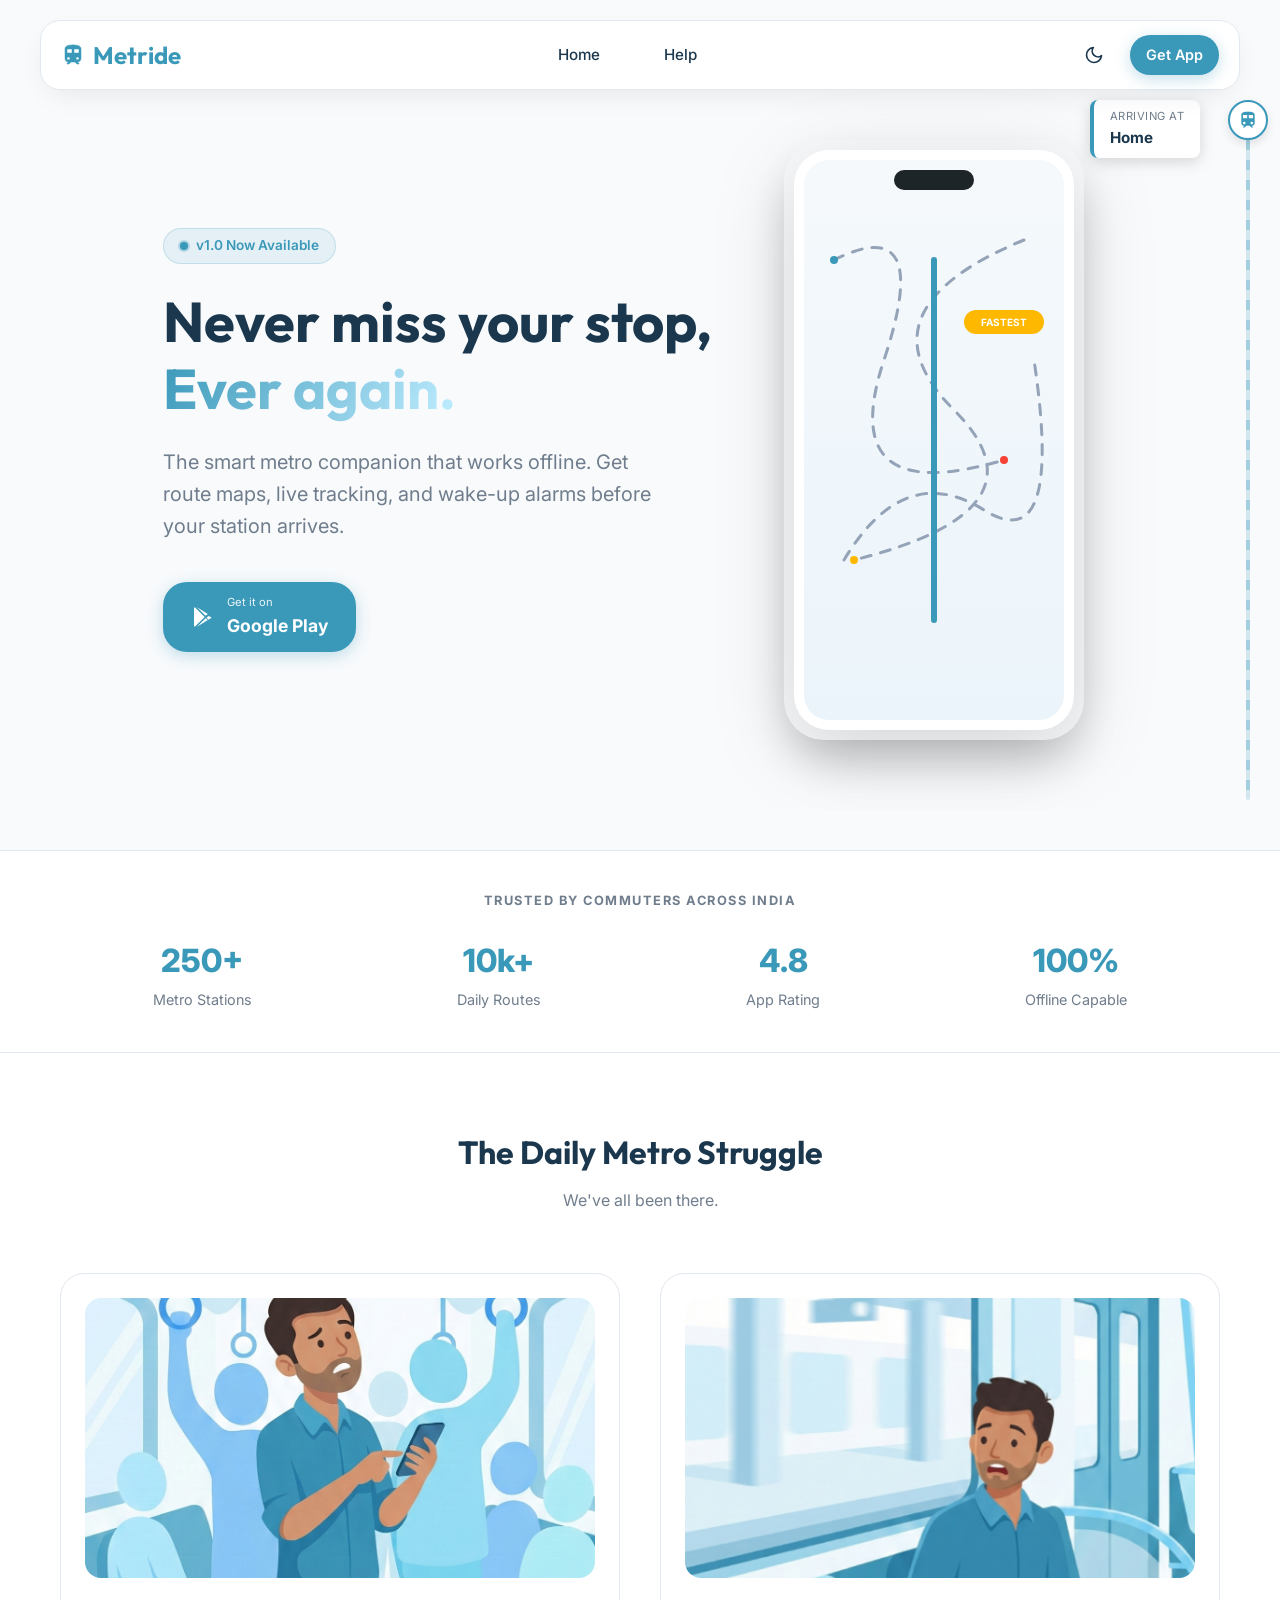
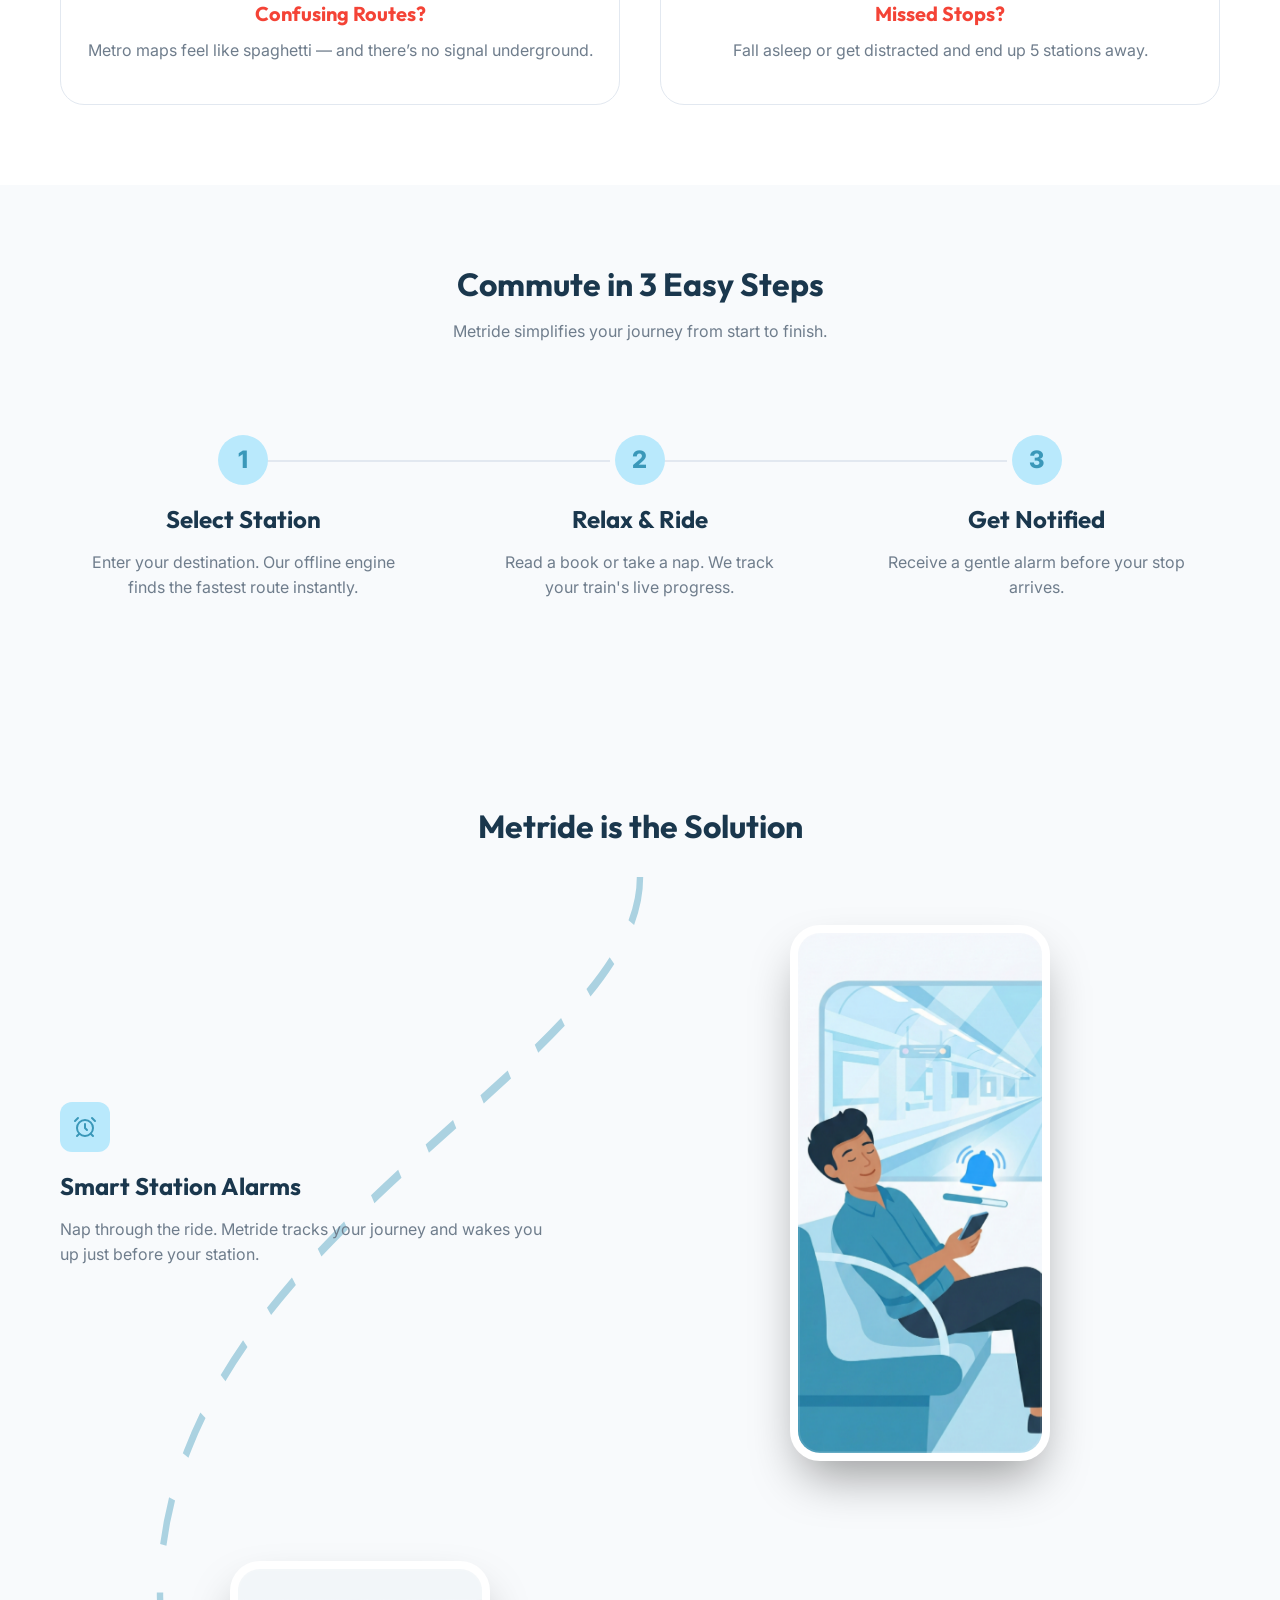
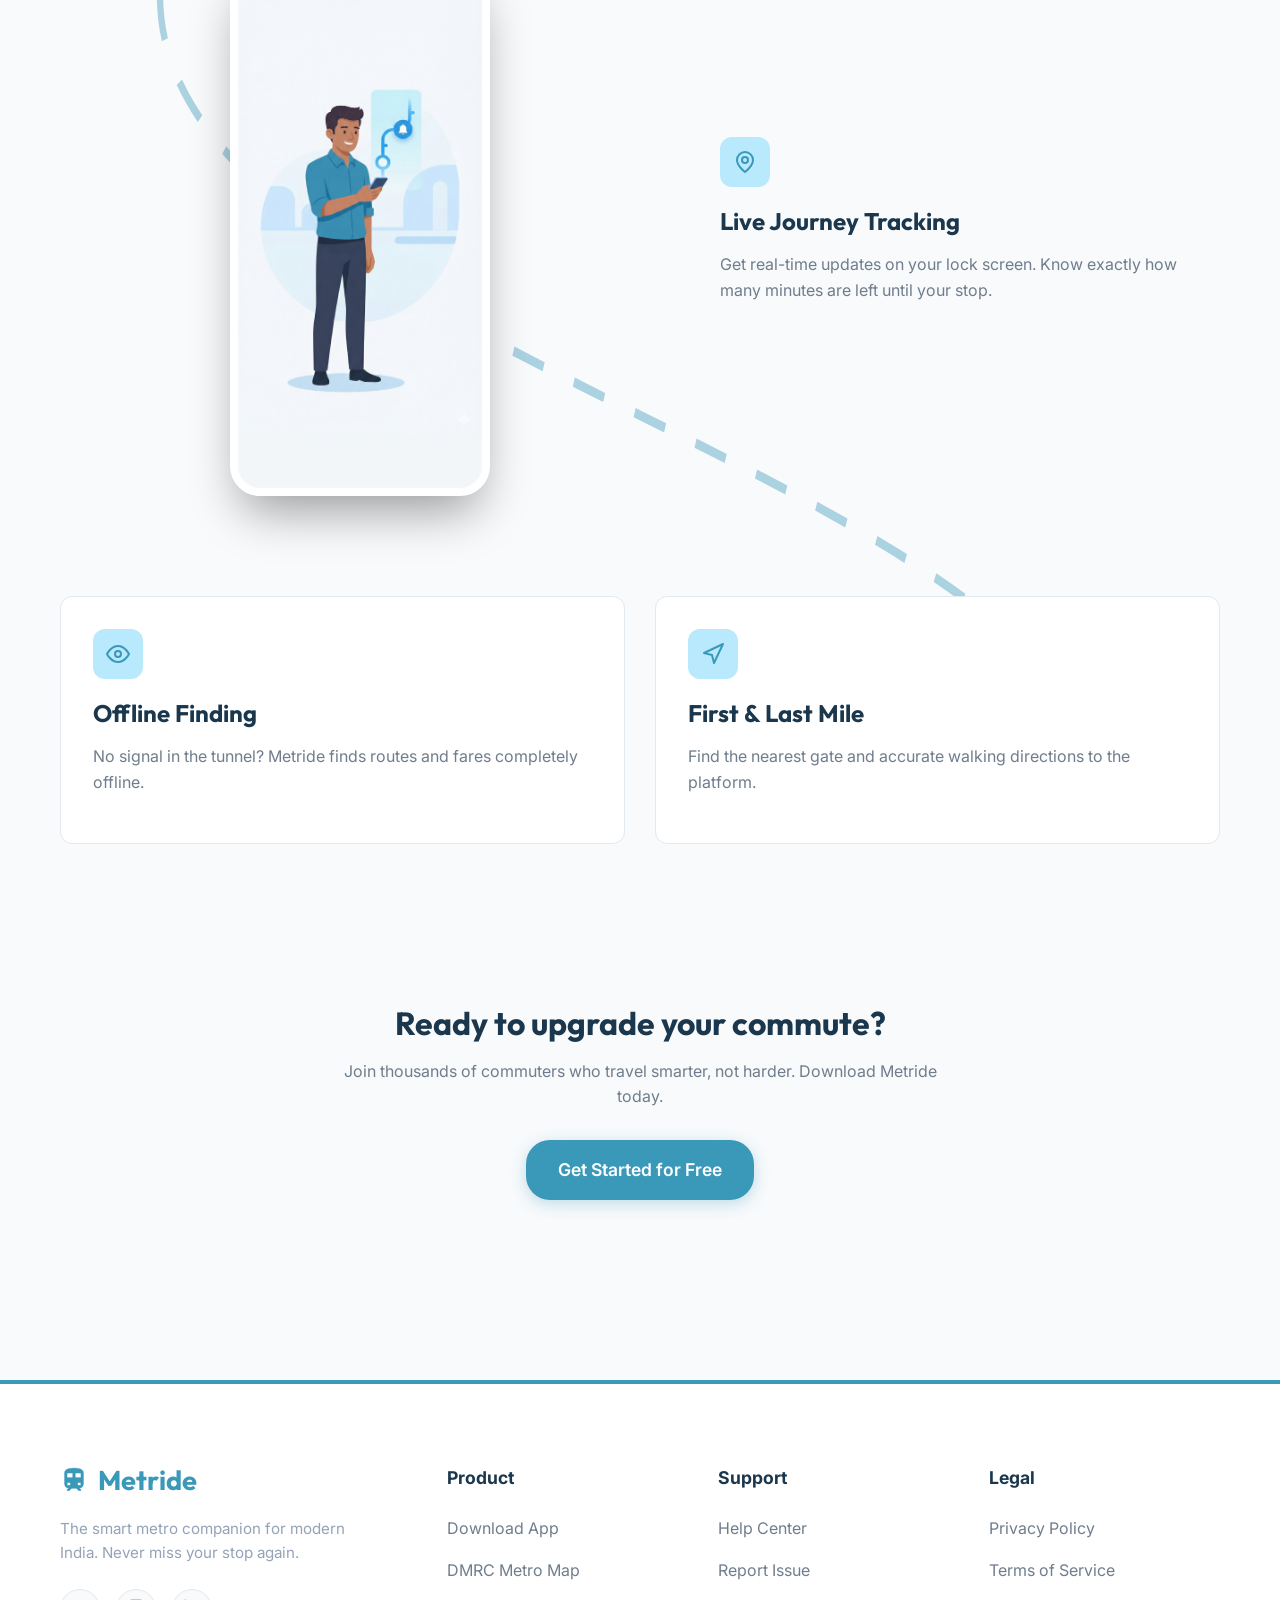
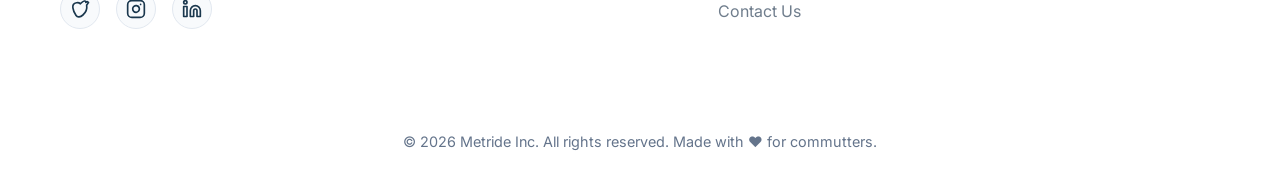
==== index.html @ df9c42c4 "initial commit" ====
<!DOCTYPE html>
<html lang="en" data-theme="light">

<head>
    <meta charset="UTF-8">
    <meta name="viewport" content="width=device-width, initial-scale=1.0">
    <title>Metride - Smart Metro Navigation</title>
    <meta name="description"
        content="The ultimate metro companion for India. Find routes offline, get station alarms, and track live journeys.">
    <link rel="preconnect" href="https://fonts.googleapis.com">
    <link rel="preconnect" href="https://fonts.gstatic.com" crossorigin>
    <link
        href="https://fonts.googleapis.com/css2?family=Inter:wght@400;500;600&family=Outfit:wght@500;700;800&display=swap"
        rel="stylesheet">
    <link rel="stylesheet" href="styles.css">
    <link rel="icon" type="image/x-icon" href="images/favicon.ico">
</head>

<body>

    <!-- Scroll Journey Tracker -->
    <div class="scroll-tracker-container">
        <div class="metro-track"></div>
        <div id="metro-train" class="metro-train-icon">
            <svg xmlns="http://www.w3.org/2000/svg" width="24" height="24" viewBox="0 0 24 24" fill="none"
                stroke="currentColor" stroke-width="2" stroke-linecap="round" stroke-linejoin="round">
                <path fill="currentColor"
                    d="M12,2C8,2 4,2.5 4,6v9.5C4,17.43 5.57,19 7.5,19L6,20.5v0.5h2l2,-2h4l2,2h2v-0.5L16.5,19c1.93,0 3.5,-1.57 3.5,-3.5V6C20,2.5 16,2 12,2zM7.5,17c-0.83,0 -1.5,-0.67 -1.5,-1.5S6.67,14 7.5,14s1.5,0.67 1.5,1.5S8.33,17 7.5,17zM11,10H6V6h5V10zM13,10V6h5v4H13zM16.5,17c-0.83,0 -1.5,-0.67 -1.5,-1.5s0.67,-1.5 1.5,-1.5s1.5,0.67 1.5,1.5S17.33,17 16.5,17z" />
            </svg>
        </div>
        <div id="station-popup" class="station-popup">
            <span class="popup-label">Arriving at</span>
            <span id="popup-text" class="popup-station">Start</span>
        </div>
    </div>

    <!-- Navbar -->
    <nav class="navbar">
        <div class="container">
            <a href="index.html" class="logo">
                <svg xmlns="http://www.w3.org/2000/svg" width="24" height="24" viewBox="0 0 24 24" fill="none"
                    stroke="currentColor" stroke-width="0.5" stroke-linecap="round" stroke-linejoin="round">
                    <path fill="currentColor"
                        d="M12,2C8,2 4,2.5 4,6v9.5C4,17.43 5.57,19 7.5,19L6,20.5v0.5h2l2,-2h4l2,2h2v-0.5L16.5,19c1.93,0 3.5,-1.57 3.5,-3.5V6C20,2.5 16,2 12,2zM7.5,17c-0.83,0 -1.5,-0.67 -1.5,-1.5S6.67,14 7.5,14s1.5,0.67 1.5,1.5S8.33,17 7.5,17zM11,10H6V6h5V10zM13,10V6h5v4H13zM16.5,17c-0.83,0 -1.5,-0.67 -1.5,-1.5s0.67,-1.5 1.5,-1.5s1.5,0.67 1.5,1.5S17.33,17 16.5,17z" />
                </svg>
                Metride
            </a>

            <!-- Desktop Links (Hidden on Mobile) -->
            <div class="nav-links">
                <a href="index.html">Home</a>
                <a href="help.html">Help</a>
            </div>



            <!-- Always Visible Buttons -->
            <div class="nav-buttons" style="display: flex; align-items: center; gap: 16px;">
                <button id="theme-toggle" class="theme-toggle" aria-label="Toggle Dark Mode">
                    <!-- Icon injected by JS -->
                </button>
                <a href="#" class="btn btn-primary btn-glow" style="padding: 8px 16px; font-size: 0.9rem;">Get App</a>

                <!-- Mobile Menu Button -->
                <button class="mobile-menu-btn" aria-label="Toggle navigation">
                    <svg xmlns="http://www.w3.org/2000/svg" width="24" height="24" viewBox="0 0 24 24" fill="none"
                        stroke="currentColor" stroke-width="2" stroke-linecap="round" stroke-linejoin="round">
                        <line x1="3" y1="12" x2="21" y2="12" />
                        <line x1="3" y1="6" x2="21" y2="6" />
                        <line x1="3" y1="18" x2="21" y2="18" />
                    </svg>
                </button>
            </div>
        </div>
    </nav>

    <!-- Hero Section -->
    <section class="hero">
        <div class="container hero-content">
            <div class="hero-text">
                <div class="hero-badge fade-in-up">
                    <span class="badge-dot"></span>
                    <span>v1.0 Now Available</span>
                </div>

                <h1 class="fade-in-up stagger-1">
                    Never miss your stop,<br>
                    <span class="text-gradient-animated">Ever again.</span>
                </h1>

                <p class="hero-subtitle fade-in-up stagger-2">
                    The smart metro companion that works offline. Get route maps, live tracking, and wake-up alarms
                    before your station arrives.
                </p>

                <div class="hero-buttons fade-in-up stagger-3">
                    <a href="#" class="btn btn-primary btn-glow">
                        <svg xmlns="http://www.w3.org/2000/svg" width="24" height="24" viewBox="0 0 24 24"
                            fill="currentColor" style="margin-right: 12px;">
                            <path
                                d="M3,20.5V3.5C3,2.91 3.34,2.39 3.84,2.15L13.69,12L3.84,21.85C3.34,21.6 3,21.09 3,20.5M16.81,15.12L6.05,21.84L14.54,13.35L16.81,15.12M20.3,12C20.3,12.96 19.6,13.61 18.2,14.37L17.73,14.63L15.39,12.8L17.73,10.97L18.2,11.23C19.6,12 20.3,12 20.3,12M16.81,8.88L14.54,10.65L6.05,2.16L16.81,8.88Z" />
                        </svg>
                        <div style="text-align: left;">
                            <span style="display: block; font-size: 0.7em; opacity: 0.9; font-weight: normal;">Get it
                                on</span>
                            <span style="font-weight: 700; font-size: 1.1em;">Google Play</span>
                        </div>
                    </a>
                </div>
            </div>

            <div class="hero-visual fade-in-up stagger-2">
                <!-- Abstract graphical representation of app -->
                <div class="phone-mockup">
                    <svg class="phone-svg" viewBox="0 0 300 600" xmlns="http://www.w3.org/2000/svg">
                        <!-- Definitions for gradients/masks -->
                        <defs>
                            <linearGradient id="screenGradient" x1="0%" y1="0%" x2="0%" y2="100%">
                                <stop offset="0%" style="stop-color:#F5F9FC;stop-opacity:1" />
                                <stop offset="100%" style="stop-color:#EBF4FA;stop-opacity:1" />
                            </linearGradient>
                            <filter id="glow">
                                <feGaussianBlur stdDeviation="2.5" result="coloredBlur" />
                                <feMerge>
                                    <feMergeNode in="coloredBlur" />
                                    <feMergeNode in="SourceGraphic" />
                                </feMerge>
                            </filter>
                        </defs>

                        <!-- Phone Body -->
                        <rect class="phone-body-bg" x="10" y="10" width="280" height="580" rx="35" />

                        <!-- Screen Area (Clipped content goes here) -->
                        <g transform="translate(20, 20)">
                            <rect class="screen-bg" width="260" height="560" rx="25" />

                            <!-- Scene 1: Route Confusion (Groups of random lines) -->
                            <g id="scene-confusion" class="scene">
                                <path class="chaos-line line-1" d="M30,100 Q130,50 80,200 T200,300" stroke="#94A3B8"
                                    stroke-width="3" fill="none" stroke-linecap="round" />
                                <path class="chaos-line line-2" d="M220,80 Q50,150 150,250 T50,400" stroke="#94A3B8"
                                    stroke-width="3" fill="none" stroke-linecap="round" />
                                <path class="chaos-line line-3" d="M40,400 Q100,300 180,350 T230,200" stroke="#94A3B8"
                                    stroke-width="3" fill="none" stroke-linecap="round" />

                                <!-- Confused dots -->
                                <circle class="chaos-dot dot-1" cx="30" cy="100" r="4" fill="#3A98B9" />
                                <circle class="chaos-dot dot-2" cx="200" cy="300" r="4" fill="#F44336" />
                                <circle class="chaos-dot dot-3" cx="50" cy="400" r="4" fill="#FFB800" />
                            </g>

                            <!-- Scene 2: Smart Processing (Scanning/Ripple) -->
                            <g id="scene-processing" class="scene">
                                <circle class="ripple" cx="130" cy="280" r="20" fill="none" stroke="#3A98B9"
                                    stroke-width="2" opacity="0" />
                                <circle class="ripple-delayed" cx="130" cy="280" r="20" fill="none" stroke="#7ed0ec"
                                    stroke-width="2" opacity="0" />

                                <!-- Clean Route Path (Hidden initially) -->
                                <path id="clean-route" class="route-path" d="M130,100 L130,280 L130,460"
                                    stroke="#3A98B9" stroke-width="6" fill="none" stroke-linecap="round"
                                    stroke-dasharray="400" stroke-dashoffset="400" />

                                <!-- Gold Highlight Badge -->
                                <g id="fastest-badge" class="badge" opacity="0" transform="translate(160, 150)">
                                    <rect width="80" height="24" rx="12" fill="#FFB800" />
                                    <text x="40" y="16" font-family="'Inter', sans-serif" font-size="10"
                                        font-weight="bold" fill="white" text-anchor="middle">FASTEST</text>
                                </g>
                            </g>

                            <!-- Scene 3: Live Journey -->
                            <g id="scene-live" class="scene">
                                <!-- Stops -->
                                <circle class="station stop-1" cx="130" cy="100" r="6" fill="#3A98B9" />
                                <circle class="station stop-2" cx="130" cy="280" r="6" fill="#3A98B9" />
                                <circle class="station stop-3" cx="130" cy="460" r="6" fill="#1E2528" stroke="#3A98B9"
                                    stroke-width="2" />

                                <!-- Live Indicator (Moving Train/Dot) -->
                                <circle id="moving-train" cx="130" cy="100" r="8" fill="#3A98B9" stroke="white"
                                    stroke-width="2">
                                    <animate attributeName="cy" from="100" to="460" dur="2s" begin="3.5s" fill="freeze"
                                        calcMode="spline" keySplines="0.42 0 0.58 1" />
                                </circle>

                                <!-- Next Stop Card (Floating UI) -->
                                <g id="next-stop-card" transform="translate(30, 380)" opacity="0">
                                    <rect class="card-bg" width="200" height="60" rx="12" filter="url(#glow)" />
                                    <text x="20" y="25" font-family="'Inter', sans-serif" font-size="10"
                                        class="card-label">NEXT
                                        STOP</text>
                                    <text x="20" y="45" font-family="'Outfit', sans-serif" font-size="16"
                                        font-weight="bold" class="card-title">Rajiv Chowk</text>
                                    <text x="140" y="45" font-family="'Outfit', sans-serif" font-size="14"
                                        font-weight="bold" class="card-time">2
                                        min</text>
                                </g>

                                <!-- Alarm Icon -->
                                <g id="alarm-icon" transform="translate(180, 50) scale(0)" opacity="0">
                                    <circle cx="15" cy="15" r="15" fill="#F44336" />
                                    <path
                                        d="M15 8L17 12H13L15 8ZM15 22C13.8954 22 13 21.1046 13 20H17C17 21.1046 16.1046 22 15 22ZM21 17H9V11C9 7.68629 11.6863 5 15 5C18.3137 5 21 7.68629 21 11V17Z"
                                        fill="white" />
                                </g>
                            </g>

                            <!-- Scene 4: Confidence (Final Static State simplified) -->
                            <!-- Scene 4: Alarm / Arrived Screen -->
                            <g id="scene-final" class="scene" opacity="0">

                                <!-- Center: Pulse Effect -->
                                <g transform="translate(130, 260)">
                                    <circle class="alarm-ripple delay-2" r="40" fill="none" stroke="#FFB800"
                                        stroke-width="2" />
                                    <circle class="alarm-ripple delay-1" r="40" fill="none" stroke="#FFB800"
                                        stroke-width="2" />
                                    <circle class="alarm-ripple" r="40" fill="none" stroke="#FFB800" stroke-width="2" />

                                    <!-- Main Bell Icon Circle -->
                                    <circle r="35" fill="#FFB800" />
                                    <!-- Bell Icon White -->
                                    <path transform="translate(-12, -12) scale(1)"
                                        d="M12 22c1.1 0 2-.9 2-2h-4c0 1.1.9 2 2 2zm6-6v-5c0-3.07-1.63-5.64-4.5-6.32V4c0-.83-.67-1.5-1.5-1.5s-1.5.67-1.5 1.5v.68C7.64 5.36 6 7.92 6 11v5l-2 2v1h16v-1l-2-2z"
                                        fill="white" />
                                </g>

                                <!-- Top Text -->
                                <text x="130" y="100" font-family="'Inter', sans-serif" font-size="14" font-weight="700"
                                    fill="#6F7D8C" text-anchor="middle" letter-spacing="1">YOU'VE ARRIVED</text>
                                <text x="130" y="140" font-family="'Outfit', sans-serif" font-size="24"
                                    font-weight="800" class="card-title-alarm" text-anchor="middle">Rajiv Chowk</text>

                                <!-- Bottom: Swipe to Dismiss -->
                                <g transform="translate(50, 480)">
                                    <rect class="swipe-bg" width="160" height="50" rx="25" fill="#E0E7ED"
                                        opacity="0.5" />
                                    <text x="95" y="30" font-family="'Inter', sans-serif" font-size="12"
                                        class="swipe-text" text-anchor="middle" font-weight="600">Swipe to
                                        dismiss</text>

                                    <!-- Slider Button -->
                                    <g class="swipe-hint">
                                        <circle cx="25" cy="25" r="21" fill="#FFB800" />
                                        <path d="M21 20 L27 25 L21 30" stroke="white" stroke-width="2" fill="none"
                                            stroke-linecap="round" stroke-linejoin="round" />
                                    </g>
                                </g>
                            </g>
                        </g>

                        <!-- Phone Notion/Camera -->
                        <rect x="110" y="30" width="80" height="20" rx="10" fill="#1E2528" />
                    </svg>
                </div>
            </div>
        </div>
    </section>

    <!-- Trusted / Stats Section -->
    <section class="stats-section">
        <div class="container">
            <p class="stats-label">TRUSTED BY COMMUTERS ACROSS INDIA</p>
            <div class="stats-grid">
                <div class="stat-item">
                    <span class="stat-number">250+</span>
                    <span class="stat-desc">Metro Stations</span>
                </div>
                <div class="stat-item">
                    <span class="stat-number">10k+</span>
                    <span class="stat-desc">Daily Routes</span>
                </div>
                <div class="stat-item">
                    <span class="stat-number">4.8</span>
                    <span class="stat-desc">App Rating</span>
                </div>
                <div class="stat-item">
                    <span class="stat-number">100%</span>
                    <span class="stat-desc">Offline Capable</span>
                </div>
            </div>
        </div>
    </section>

    <!-- Problems Section -->
    <section class="section" style="background-color: var(--surface-color);">
        <div class="container">
            <div class="text-center" style="margin-bottom: 60px;">
                <h2 style="color: var(--text-main);">The Daily Metro Struggle</h2>
                <p>We've all been there.</p>
            </div>

            <div class="grid" style="grid-template-columns: repeat(auto-fit, minmax(280px, 1fr)); gap: 40px;">
                <!-- Card 1 -->
                <div class="problem-card">
                    <div class="problem-img-wrapper">
                        <img src="images/problem-confused-inside.png" alt="Confused inside metro">
                    </div>
                    <h3>Confusing Routes?</h3>
                    <p class="text-center">Metro maps feel like spaghetti — and there’s no signal underground.</p>
                </div>

                <!-- Card 2 -->
                <div class="problem-card">
                    <div class="problem-img-wrapper">
                        <img src="images/problem-missed-station.png" alt="Missed station">
                    </div>
                    <h3>Missed Stops?</h3>
                    <p class="text-center">Fall asleep or get distracted and end up 5 stations away.</p>
                </div>
            </div>
        </div>
    </section>

    <!-- How It Works Section -->
    <section class="section">
        <div class="container">
            <div class="text-center" style="margin-bottom: 60px;">
                <h2 style="color: var(--text-main);">Commute in 3 Easy Steps</h2>
                <p>Metride simplifies your journey from start to finish.</p>
            </div>

            <div class="steps-grid">
                <!-- Step 1 -->
                <div class="step-card">
                    <div class="step-number">1</div>
                    <h3>Select Station</h3>
                    <p>Enter your destination. Our offline engine finds the fastest route instantly.</p>
                </div>
                <!-- Step 2 -->
                <div class="step-card">
                    <div class="step-number">2</div>
                    <h3>Relax & Ride</h3>
                    <p>Read a book or take a nap. We track your train's live progress.</p>
                </div>
                <!-- Step 3 -->
                <div class="step-card">
                    <div class="step-number">3</div>
                    <h3>Get Notified</h3>
                    <p>Receive a gentle alarm before your stop arrives.</p>
                </div>
            </div>
        </div>
    </section>

    <!-- Features Showcase -->
    <section class="section">
        <div class="container">
            <div class="text-center" style="margin-bottom: 80px;">
                <h2 style="color: var(--text-main);">Metride is the Solution</h2>
            </div>

            <!-- Decorative Curvy Track -->
            <div class="curvy-track-container">
                <svg class="curvy-track-svg" viewBox="0 0 800 600" preserveAspectRatio="none">
                    <!-- Path starts Top Center -> Curve to Left Icon (Alarms) -> Curve to Right Icon (Tracking) -->
                    <path class="curvy-track-path" d="M400,0 C400,80 100,150 100,300 S700,500 700,650" fill="none"
                        stroke="var(--border-color)" stroke-width="3" stroke-dasharray="10 10" />
                    <!-- Animated train dot? Optional later -->
                </svg>
            </div>

            <!-- Feature 1: Alarms -->
            <div class="feature-split">
                <div class="feature-text">
                    <div class="feature-icon">
                        <svg xmlns="http://www.w3.org/2000/svg" width="24" height="24" viewBox="0 0 24 24" fill="none"
                            stroke="currentColor" stroke-width="2" stroke-linecap="round" stroke-linejoin="round">
                            <circle cx="12" cy="13" r="8" />
                            <path d="M12 9v4l2 2" />
                            <path d="M5 3 2 6" />
                            <path d="m22 6-3-3" />
                            <path d="M6.38 18.7 4 21" />
                            <path d="M17.64 18.67 20 21" />
                        </svg>
                    </div>
                    <h3>Smart Station Alarms</h3>
                    <p>Nap through the ride. Metride tracks your journey and wakes you up just before your station.</p>
                </div>
                <div class="feature-image">
                    <div class="phone-frame">
                        <img src="images/feature-alarm.png" alt="Station Alarm Feature" class="img-responsive">
                    </div>
                </div>
            </div>

            <!-- Feature 2: Notifications -->
            <div class="feature-split reverse">
                <div class="feature-text">
                    <div class="feature-icon">
                        <svg xmlns="http://www.w3.org/2000/svg" width="24" height="24" viewBox="0 0 24 24" fill="none"
                            stroke="currentColor" stroke-width="2" stroke-linecap="round" stroke-linejoin="round">
                            <path d="M20 10c0 6-8 12-8 12s-8-6-8-12a8 8 0 0 1 16 0Z" />
                            <circle cx="12" cy="10" r="3" />
                        </svg>
                    </div>
                    <h3>Live Journey Tracking</h3>
                    <p>Get real-time updates on your lock screen. Know exactly how many minutes are left until your
                        stop.</p>
                </div>
                <div class="feature-image">
                    <div class="phone-frame">
                        <img src="images/feature-notification.png" alt="Notification Feature" class="img-responsive">
                    </div>
                </div>
            </div>

            <!-- Other Features Grid (Offline, etc) -->
            <div class="features-grid" style="margin-top: 80px;">
                <div class="feature-card feature-left-align">
                    <div class="feature-icon">
                        <svg xmlns="http://www.w3.org/2000/svg" width="24" height="24" viewBox="0 0 24 24" fill="none"
                            stroke="currentColor" stroke-width="2" stroke-linecap="round" stroke-linejoin="round">
                            <path d="M1 12s4-8 11-8 11 8 11 8-4 8-11 8-11-8-11-8z" />
                            <circle cx="12" cy="12" r="3" />
                        </svg>
                    </div>
                    <h3>Offline Finding</h3>
                    <p>No signal in the tunnel? Metride finds routes and fares completely offline.</p>
                </div>
                <div class="feature-card feature-left-align">
                    <div class="feature-icon">
                        <svg xmlns="http://www.w3.org/2000/svg" width="24" height="24" viewBox="0 0 24 24" fill="none"
                            stroke="currentColor" stroke-width="2" stroke-linecap="round" stroke-linejoin="round">
                            <polygon points="3 11 22 2 13 21 11 13 3 11" />
                        </svg>
                    </div>
                    <h3>First & Last Mile</h3>
                    <p>Find the nearest gate and accurate walking directions to the platform.</p>
                </div>
            </div>

        </div>
    </section>

    <!-- CTA Section -->
    <section class="section">
        <div class="container text-center">
            <h2>Ready to upgrade your commute?</h2>
            <p style="margin-bottom: 30px; max-width: 600px; margin-left: auto; margin-right: auto;">
                Join thousands of commuters who travel smarter, not harder. Download Metride today.
            </p>
            <a href="#" class="btn btn-primary btn-glow" style="padding: 16px 32px; font-size: 1.1rem;">Get Started for
                Free</a>
        </div>
    </section>

    <footer class="footer">
        <div class="container">
            <div class="footer-content">
                <div>
                    <h4><svg xmlns="http://www.w3.org/2000/svg" width="28" height="28" viewBox="0 0 24 24" fill="none"
                            stroke="currentColor" stroke-width="0.5" stroke-linecap="round" stroke-linejoin="round">
                            <path fill="currentColor"
                                d="M12,2C8,2 4,2.5 4,6v9.5C4,17.43 5.57,19 7.5,19L6,20.5v0.5h2l2,-2h4l2,2h2v-0.5L16.5,19c1.93,0 3.5,-1.57 3.5,-3.5V6C20,2.5 16,2 12,2zM7.5,17c-0.83,0 -1.5,-0.67 -1.5,-1.5S6.67,14 7.5,14s1.5,0.67 1.5,1.5S8.33,17 7.5,17zM11,10H6V6h5V10zM13,10V6h5v4H13zM16.5,17c-0.83,0 -1.5,-0.67 -1.5,-1.5s0.67,-1.5 1.5,-1.5s1.5,0.67 1.5,1.5S17.33,17 16.5,17z" />
                        </svg>
                        Metride
                    </h4>
                    <p style="font-size: 0.95rem; max-width: 300px; color: #94A3B8;">The smart metro companion for
                        modern India. Never miss your stop again.</p>

                    <div class="social-links">
                        <a href="#" class="social-icon" aria-label="Twitter">
                            <svg xmlns="http://www.w3.org/2000/svg" width="20" height="20" viewBox="0 0 24 24"
                                fill="none" stroke="currentColor" stroke-width="2" stroke-linecap="round"
                                stroke-linejoin="round">
                                <path
                                    d="M22 4s-.7 2.1-2 3.4c1.6 10-9.4 17.3-12.7 12.5S.2 5.3 7.8 4.5c2.1-.2 3.2-.4 4.4 1.2 1.6-1.3 3.2-3 5-3.3 2.1-.3 1.8 1.6 1.8 1.6s1.2-1.1 2.2-.7c1 1 1 1 1 1z" />
                            </svg>
                        </a>
                        <a href="#" class="social-icon" aria-label="Instagram">
                            <svg xmlns="http://www.w3.org/2000/svg" width="20" height="20" viewBox="0 0 24 24"
                                fill="none" stroke="currentColor" stroke-width="2" stroke-linecap="round"
                                stroke-linejoin="round">
                                <rect width="20" height="20" x="2" y="2" rx="5" ry="5" />
                                <path d="M16 11.37A4 4 0 1 1 12.63 8 4 4 0 0 1 16 11.37z" />
                                <line x1="17.5" x2="17.51" y1="6.5" y2="6.5" />
                            </svg>
                        </a>
                        <a href="#" class="social-icon" aria-label="LinkedIn">
                            <svg xmlns="http://www.w3.org/2000/svg" width="20" height="20" viewBox="0 0 24 24"
                                fill="none" stroke="currentColor" stroke-width="2" stroke-linecap="round"
                                stroke-linejoin="round">
                                <path
                                    d="M16 8a6 6 0 0 1 6 6v7h-4v-7a2 2 0 0 0-2-2 2 2 0 0 0-2 2v7h-4v-7a6 6 0 0 1 6-6z" />
                                <rect width="4" height="12" x="2" y="9" />
                                <circle cx="4" cy="4" r="2" />
                            </svg>
                        </a>
                    </div>
                </div>

                <div class="footer-links">
                    <span>Product</span>
                    <a href="#">Download App</a>
                    <a href="https://delhimetrorail.com/network_map" target="_blank">DMRC Metro Map</a>
                </div>

                <div class="footer-links">
                    <span>Support</span>
                    <a href="help.html">Help Center</a>
                    <a href="#">Report Issue</a>
                    <a href="#">Contact Us</a>
                </div>

                <div class="footer-links">
                    <span>Legal</span>
                    <a href="privacy.html">Privacy Policy</a>
                    <a href="terms.html">Terms of Service</a>
                </div>
            </div>
            <div class="copyright">
                &copy; 2026 Metride Inc. All rights reserved. Made with ❤️ for commutters.
            </div>
        </div>
    </footer>

    <script src="script.js"></script>
</body>

</html>
---- styles.css ----
/* Metride Design System & Main Styles */

:root {
  /* Brand Colors */
  --primary-blue: #3A98B9;
  --secondary-blue: #B9E9FC;
  --accent-sky: #7ed0ec;
  --gold: #FFB800;
  --success: #4CAF50;
  --error: #F44336;

  /* Light Theme Defaults */
  --bg-color: #F8FAFC;
  --surface-color: #FFFFFF;
  --text-main: #1A374D;
  --text-secondary: #6F7D8C;
  --border-color: #E2E8F0;
  --nav-bg: rgba(255, 255, 255, 0.9);
  --shadow-color: rgba(0, 0, 0, 0.05);

  /* Dimensions & Spacing */
  --container-width: 1200px;
  --header-height: 70px;
  --radius-sm: 8px;
  --radius-md: 12px;
  --radius-lg: 24px;
}

[data-theme="dark"] {
  /* Dark Theme Overrides */
  --bg-color: #121212;
  --surface-color: #1E2528;
  --text-main: #F5F9FC;
  --text-secondary: #A0AAB4;
  --border-color: #2C3E50;
  --nav-bg: rgba(18, 18, 18, 0.9);
  --shadow-color: rgba(0, 0, 0, 0.3);
}

/* Base Reset & Typography */
* {
  margin: 0;
  padding: 0;
  box-sizing: border-box;
}

html {
  scroll-behavior: smooth;
}

body {
  font-family: 'Inter', -apple-system, BlinkMacSystemFont, "Segoe UI", Roboto, sans-serif;
  background-color: var(--bg-color);
  color: var(--text-main);
  line-height: 1.6;
  transition: background-color 0.3s ease, color 0.3s ease;
  overflow-x: hidden;
}

/* Typography */
h1,
h2,
h3,
h4,
h5,
h6 {
  font-family: 'Outfit', sans-serif;
  line-height: 1.2;
  font-weight: 700;
  margin-bottom: 1rem;
}

h1 {
  font-size: 2.5rem;
}

h2 {
  font-size: 2rem;
}

h3 {
  font-size: 1.5rem;
}

p {
  margin-bottom: 1rem;
  color: var(--text-secondary);
}

a {
  text-decoration: none;
  color: var(--primary-blue);
  transition: color 0.2s;
}

ul {
  list-style: none;
}

/* Utility Utilities */
.container {
  max-width: var(--container-width);
  margin: 0 auto;
  padding: 0 20px;
}

.section {
  padding: 80px 0;
  position: relative;
  /* Contain absolute elements like curvy track */
}

.text-center {
  text-align: center;
}

.flex-center {
  display: flex;
  justify-content: center;
  align-items: center;
}

.grid {
  display: grid;
  gap: 2rem;
}

/* Buttons */
.btn {
  display: inline-flex;
  align-items: center;
  justify-content: center;
  padding: 12px 24px;
  border-radius: var(--radius-lg);
  font-weight: 600;
  cursor: pointer;
  transition: all 0.2s ease;
  font-size: 1rem;
  border: none;
}

.btn-primary {
  background-color: var(--primary-blue);
  color: white;
}

.btn-primary:hover {
  transform: translateY(-2px);
  box-shadow: 0 4px 12px var(--shadow-color);
  opacity: 0.9;
}

.btn-secondary {
  background-color: var(--secondary-blue);
  color: #1A374D;
  /* Use dark text for contrast on light blue */
}

.btn-secondary:hover {
  transform: translateY(-2px);
  opacity: 0.9;
}

.btn-outline {
  border: 2px solid var(--border-color);
  color: var(--text-main);
  background: transparent;
}

.btn-outline:hover {
  border-color: var(--primary-blue);
  color: var(--primary-blue);
}

/* Animations */
.fade-in-up {
  opacity: 0;
  transform: translateY(20px);
  animation: fadeInUp 0.8s ease forwards;
}

.stagger-1 {
  animation-delay: 0.1s;
}

.stagger-2 {
  animation-delay: 0.2s;
}

.stagger-3 {
  animation-delay: 0.3s;
}

@keyframes fadeInUp {
  to {
    opacity: 1;
    transform: translateY(0);
  }
}

/* Navbar */
.navbar {
  height: var(--header-height);
  position: fixed;
  top: 20px;
  left: 50%;
  transform: translateX(-50%);
  width: calc(100% - 60px);
  /* Padding from left/right sides */
  max-width: var(--container-width);
  /* Don't stretch too wide on huge screens */
  background: var(--nav-bg);
  backdrop-filter: blur(10px);
  z-index: 1000;
  border-radius: 20px;
  box-shadow: 0 10px 30px -10px rgba(0, 0, 0, 0.1);
  border: 1px solid var(--border-color);
  display: flex;
  align-items: center;
  transition: transform 0.3s ease-in-out, background-color 0.3s ease, box-shadow 0.3s ease;
}

.navbar.navbar-hidden {
  transform: translateX(-50%) translateY(-150%);
}

.navbar .container {
  display: flex;
  justify-content: space-between;
  align-items: center;
  width: 100%;
}

.logo {
  font-family: 'Outfit', sans-serif;
  font-size: 1.5rem;
  font-weight: 700;
  color: var(--primary-blue);
  display: flex;
  align-items: center;
  gap: 8px;
}

.nav-links {
  display: flex;
  gap: 32px;
  align-items: center;
  margin: 0 auto;
  /* Center the links group */
}

.nav-links a {
  color: var(--text-main);
  font-weight: 500;
  font-size: 0.95rem;
  padding: 8px 16px;
  border-radius: 20px;
  transition: all 0.2s ease;
}

.nav-links a:hover {
  color: var(--primary-blue);
  background-color: var(--border-color);
}

.nav-buttons .btn {
  color: white !important;
  /* Ensure CTA is white */
}

.theme-toggle {
  background: none;
  border: none;
  cursor: pointer;
  color: var(--text-main);
  padding: 10px;
  display: flex;
  align-items: center;
  justify-content: center;
  border-radius: 50%;
  transition: background-color 0.3s ease, transform 0.2s ease;
}

.theme-toggle:hover {
  background-color: var(--border-color);
  /* Subtle background on hover */
  transform: rotate(15deg);
  /* Playful little rotation */
}

/* Hero Section */
.hero {
  padding-top: calc(var(--header-height) + 60px);
  padding-bottom: 60px;
  min-height: 90vh;
  display: flex;
  align-items: center;
  position: relative;
  overflow: hidden;
}

.hero-content {
  display: grid;
  grid-template-columns: 1.2fr 0.8fr;
  gap: 40px;
  align-items: center;
}

.hero-text h1 {
  font-size: 3.5rem;
  margin-bottom: 1.5rem;
  color: var(--text-main);
}

/* Hero Enhancements */
.hero-badge {
  display: inline-flex;
  align-items: center;
  gap: 8px;
  background: rgba(58, 152, 185, 0.1);
  padding: 6px 16px;
  border-radius: 20px;
  margin-bottom: 24px;
  font-weight: 600;
  font-size: 0.85rem;
  color: var(--primary-blue);
  border: 1px solid rgba(58, 152, 185, 0.2);
}

.badge-dot {
  width: 8px;
  height: 8px;
  border-radius: 50%;
  background: var(--primary-blue);
  box-shadow: 0 0 0 2px rgba(58, 152, 185, 0.3);
  animation: pulseDot 2s infinite;
}

.text-gradient-animated {
  background: linear-gradient(120deg, var(--primary-blue), var(--secondary-blue), var(--accent-sky));
  background-size: 200% auto;
  -webkit-background-clip: text;
  background-clip: text;
  -webkit-text-fill-color: transparent;
  animation: gradientFlow 4s linear infinite;
  display: inline-block;
}

.btn-glow {
  position: relative;
  overflow: hidden;
  transition: all 0.4s cubic-bezier(0.25, 0.8, 0.25, 1);
  box-shadow: 0 4px 15px rgba(58, 152, 185, 0.3);
  padding-left: 28px;
  padding-right: 28px;
}

.btn-glow:hover {
  transform: translateY(-4px) scale(1.02);
  box-shadow: 0 8px 25px rgba(58, 152, 185, 0.5);
}

.btn-glow::after {
  content: '';
  position: absolute;
  top: 0;
  left: -100%;
  width: 100%;
  height: 100%;
  background: linear-gradient(90deg, transparent, rgba(255, 255, 255, 0.3), transparent);
  transition: 0.5s;
}

.btn-glow:hover::after {
  left: 100%;
}

@keyframes gradientFlow {
  0% {
    background-position: 0% 50%;
  }

  100% {
    background-position: 200% 50%;
  }
}

@keyframes pulseDot {
  0% {
    transform: scale(1);
    box-shadow: 0 0 0 2px rgba(58, 152, 185, 0.3);
  }

  50% {
    transform: scale(1.2);
    box-shadow: 0 0 0 6px rgba(58, 152, 185, 0);
  }

  100% {
    transform: scale(1);
    box-shadow: 0 0 0 2px rgba(58, 152, 185, 0.3);
  }
}

.hero-subtitle {
  font-size: 1.25rem;
  margin-bottom: 2.5rem;
  max-width: 500px;
}

.hero-buttons {
  display: flex;
  gap: 16px;
}

/* Phone Mockup (CSS Only representation for now, or imagine an image) */
.hero-visual {
  position: relative;
  display: flex;
  justify-content: center;
}

.phone-mockup {
  width: 300px;
  height: 600px;
  /* background: var(--surface-color); Removed to let SVG handle bg */
  /* border: 12px solid #333; Removed */
  border-radius: 40px;
  /* Kept for shadow clipping if needed, but SVG has its own radius */
  box-shadow: 0 25px 50px -12px rgba(0, 0, 0, 0.25);
  position: relative;
  /* overflow: hidden; Removed to allow SVG glow to bleed if needed, or keep if masking is desired. Keeping for safety for now */
  z-index: 1;
}

/* Features Grid */
.features-grid {
  display: grid;
  grid-template-columns: repeat(auto-fit, minmax(300px, 1fr));
  gap: 30px;
  margin-top: 40px;
}


/* Curvy Track Decoration */
.curvy-track-container {
  position: absolute;
  top: 150px;
  /* Start below header */
  left: 0;
  width: 100%;
  height: 80%;
  /* Cover most of the section */
  z-index: 0;
  /* Behind content */
  pointer-events: none;
  overflow: hidden;
}

.curvy-track-svg {
  width: 100%;
  height: 100%;
  opacity: 0.4;
}

.curvy-track-path {
  stroke: var(--primary-blue);
  stroke-width: 4px;
  stroke-dasharray: 20 20;
  animation: dashScroll 60s linear infinite;
}

@keyframes dashScroll {
  to {
    stroke-dashoffset: -1000;
  }
}

/* Ensure feature cards sit above the track */
.feature-split {
  position: relative;
  z-index: 1;
}

.features-grid {
  position: relative;
  z-index: 1;
}

.feature-card {
  background: var(--surface-color);
  padding: 32px;
  border-radius: var(--radius-md);
  border: 1px solid var(--border-color);
  transition: transform 0.3s;
}

.feature-card:hover {
  transform: translateY(-5px);
  border-color: var(--primary-blue);
}

.feature-icon {
  width: 50px;
  height: 50px;
  background: var(--secondary-blue);
  border-radius: 12px;
  display: flex;
  align-items: center;
  justify-content: center;
  margin-bottom: 20px;
  color: var(--primary-blue);
}

/* FAQ */
.faq-grid {
  max-width: 800px;
  margin: 0 auto;
}

.faq-item {
  border-bottom: 1px solid var(--border-color);
  padding: 24px 0;
}

.faq-question {
  font-size: 1.1rem;
  font-weight: 600;
  margin-bottom: 8px;
  color: var(--text-main);
}

/* Footer */
.footer {
  background: var(--surface-color);
  color: var(--text-main);
  padding: 80px 0 40px;
  margin-top: 100px;
  border-top: 4px solid var(--primary-blue);
  transition: background-color 0.3s ease, color 0.3s ease;
}

.footer-content {
  display: grid;
  grid-template-columns: 1.5fr 1fr 1fr 1fr;
  gap: 40px;
  margin-bottom: 60px;
}

.footer h4 {
  color: var(--primary-blue);
  margin-bottom: 20px;
  font-weight: 700;
  font-size: 1.7rem;
  display: flex;
  align-items: center;
  gap: 10px;
}

.footer p {
  color: var(--text-secondary);
  line-height: 1.6;
}

.footer-links {
  display: flex;
  flex-direction: column;
  gap: 16px;
}

.footer-links span {
  color: var(--text-main);
  font-weight: 700;
  margin-bottom: 8px;
  display: block;
  font-size: 1.1rem;
}

.footer-links a {
  color: var(--text-secondary);
  transition: color 0.2s ease, padding-left 0.2s ease;
  position: relative;
}

.footer-links a:hover {
  color: var(--primary-blue);
  padding-left: 5px;
}

.social-links {
  display: flex;
  gap: 16px;
  margin-top: 24px;
}

.social-icon {
  width: 40px;
  height: 40px;
  background: var(--bg-color);
  border-radius: 50%;
  border: 1px solid var(--border-color);
  display: flex;
  align-items: center;
  justify-content: center;
  color: var(--text-main);
  transition: background 0.3s, transform 0.3s, color 0.3s;
}

.social-icon:hover {
  background: var(--primary-blue);
  color: white;
  transform: translateY(-3px);
  border-color: var(--primary-blue);
}

.copyright {
  text-align: center;
  padding-top: 40px;
  border-top: 1px solid rgba(255, 255, 255, 0.1);
  color: #64748B;
  font-size: 0.9rem;
}

@media (max-width: 768px) {
  .footer-content {
    grid-template-columns: 1fr;
    text-align: center;
  }

  .footer-links {
    align-items: center;
  }

  .social-links {
    justify-content: center;
  }

  .footer h4 {
    justify-content: center;
  }

  .footer p {
    margin: 0 auto;
  }
}


/* Base style for mobile menu btn (hidden on desktop) */
.mobile-menu-btn {
  display: none;
  background: none;
  border: none;
  color: var(--text-main);
  cursor: pointer;
  padding: 8px;
}

/* Mobile Responsive */
@media (max-width: 768px) {
  h1 {
    font-size: 2.2rem;
  }

  .hero-content {
    grid-template-columns: 1fr;
    text-align: center;
  }

  .hero-text {
    order: 2;
  }

  .hero-visual {
    order: 1;
    margin-bottom: 40px;
  }

  .phone-mockup {
    width: 240px;
    height: 480px;
  }

  .hero-subtitle {
    margin-left: auto;
    margin-right: auto;
  }

  /* Hide curvy track on mobile */
  .curvy-track-container {
    display: none;
  }

  .nav-links.active {
    display: flex;
  }

  /* Specific mobile alignment for requested features */
  .feature-left-align {
    text-align: left !important;
    align-items: flex-start;
  }

  .feature-left-align .feature-icon {
    margin-left: 0;
    margin-right: auto;
  }

  .hero-buttons {
    justify-content: center;
  }

  .mobile-menu-btn {
    display: block;
    /* Show on mobile */
  }

  .nav-links {
    display: none;
    position: absolute;
    top: 100%;
    left: 0;
    width: 100%;
    background: var(--nav-bg);
    flex-direction: column;
    padding: 20px;
    gap: 20px;
    border-bottom: 1px solid var(--border-color);
    backdrop-filter: blur(10px);
    box-shadow: 0 10px 30px rgba(0, 0, 0, 0.1);
    animation: slideDownMenu 0.3s ease-out forwards;
  }

  .nav-links.active {
    display: flex;
  }
}

/* Slide Down Animation */
@keyframes slideDownMenu {
  from {
    opacity: 0;
    transform: translateY(-10px);
  }

  to {
    opacity: 1;
    transform: translateY(0);
  }
}





.hero-animation-container {
  width: 300px;
  height: 600px;
  position: relative;
}

.phone-svg {
  width: 100%;
  height: 100%;
  filter: drop-shadow(0 20px 40px rgba(0, 0, 0, 0.15));
}

/* Scene 1: Chaos / Confusion (0 - 2s) */
.chaos-line {
  stroke-dasharray: 10;
  animation: jitter 2s ease-in-out infinite;
  opacity: 1;
}

.line-1 {
  animation-delay: 0s;
}

.line-2 {
  animation-delay: 0.3s;
}

.line-3 {
  animation-delay: 0.6s;
}

.chaos-dot {
  animation: pulseConfusion 1s ease-in-out infinite alternate;
}

@keyframes jitter {
  0% {
    transform: translate(0, 0);
    opacity: 0.6;
  }

  25% {
    transform: translate(2px, -2px);
    opacity: 0.8;
  }

  50% {
    transform: translate(-1px, 2px);
    opacity: 0.5;
  }

  75% {
    transform: translate(-2px, -1px);
    opacity: 0.7;
  }

  100% {
    transform: translate(0, 0);
    opacity: 0.6;
  }
}

@keyframes pulseConfusion {
  0% {
    r: 4;
    opacity: 0.5;
  }

  100% {
    r: 6;
    opacity: 1;
  }
}

/* Transitions */
.scene {
  transition: opacity 0.5s ease;
}

/* Scene Classes meant to be toggled by JS for stage management 
   OR controlled via massive keyframe strict timing. 
   Given requirements, we'll use CSS Animation classes triggered by JS for clean state machine */

/* Scene 2: Processing (2s - 3.5s) */
.ripple {
  transform-origin: 130px 280px;
  animation: rippleExpand 1.5s ease-out forwards;
}

.ripple-delayed {
  transform-origin: 130px 280px;
  animation: rippleExpand 1.5s ease-out 0.2s forwards;
}

@keyframes rippleExpand {
  0% {
    opacity: 0.6;
    transform: scale(0.1);
  }

  100% {
    opacity: 0;
    transform: scale(8);
  }
}

.route-path {
  animation: drawRoute 1.5s ease-out forwards;
}

@keyframes drawRoute {
  to {
    stroke-dashoffset: 0;
  }
}

.badge {
  animation: popIn 0.5s cubic-bezier(0.175, 0.885, 0.32, 1.275) forwards;
}

@keyframes popIn {
  0% {
    transform: translate(160px, 150px) scale(0);
    opacity: 0;
  }

  100% {
    transform: translate(160px, 150px) scale(1);
    opacity: 1;
  }
}

/* Scene 3: Live Journey & Alarm (3.5s - 5.5s) */
#next-stop-card {
  animation: slideUpFade 0.6s ease-out forwards;
}

@keyframes slideUpFade {
  0% {
    transform: translate(30px, 400px);
    opacity: 0;
  }

  100% {
    transform: translate(30px, 380px);
    opacity: 1;
  }
}

#alarm-icon {
  animation: alarmPopShake 0.6s ease-out forwards;
}

@keyframes alarmPopShake {
  0% {
    transform: translate(180px, 50px) scale(0);
    opacity: 0;
  }

  50% {
    transform: translate(180px, 50px) scale(1.2);
    opacity: 1;
  }

  70% {
    transform: translate(180px, 50px) rotate(-10deg) scale(1);
  }

  85% {
    transform: translate(180px, 50px) rotate(10deg) scale(1);
  }

  100% {
    transform: translate(180px, 50px) rotate(0) scale(1);
    opacity: 1;
  }
}

/* Scene 4: Final Breathing (5.5s - 8s) */
.final-breath {
  animation: breathe 2.5s ease-in-out infinite;
}

@keyframes breathe {
  0% {
    transform: scale(1);
  }

  50% {
    transform: scale(1.02);
  }

  100% {
    transform: scale(1);
  }
}

/* Scene 4: Alarm Ripples */
.alarm-ripple {
  animation: rippleZoom 2s ease-out infinite;
  transform-box: fill-box;
  transform-origin: center;
  opacity: 0;
}

.delay-1 {
  animation-delay: 0.5s;
}

.delay-2 {
  animation-delay: 1s;
}

@keyframes rippleZoom {
  0% {
    transform: scale(0.8);
    opacity: 0.8;
    stroke-width: 3px;
  }

  100% {
    transform: scale(2.5);
    opacity: 0;
    stroke-width: 0px;
  }
}

/* Swipe Hint Animation */
.swipe-hint {
  animation: swipeNudge 1.5s ease-in-out infinite;
}

@keyframes swipeNudge {

  0%,
  100% {
    transform: translateX(0);
  }

  50% {
    transform: translateX(10px);
  }
}

/* Utility to hide/show */
.hidden {
  display: none;
}

.fade-out {
  opacity: 0 !important;
  transition: opacity 0.5s;
}

.fade-in {
  opacity: 1 !important;
  transition: opacity 0.5s;
}

.phone-body-bg {
  fill: var(--surface-color);
  transition: fill 0.3s ease;
}

.screen-bg {
  fill: url(#screenGradient);
  transition: fill 0.3s ease;
}

[data-theme="dark"] .screen-bg {
  fill: #121212;
}

/* Card Theming */
.card-bg {
  fill: #4CAF50;
  transition: fill 0.3s ease;
}

.card-label {
  fill: rgba(255, 255, 255, 0.8);
  transition: fill 0.3s ease;
}

.card-title {
  fill: #ffffff;
  transition: fill 0.3s ease;
}

.card-title-alarm {
  fill: var(--primary-blue);
}

.card-time {
  fill: #ffffff;
  /* White for better contrast on green */
  transition: fill 0.3s ease;
}

[data-theme="dark"] .card-bg {
  fill: #4CAF50;
}

[data-theme="dark"] .card-label {
  fill: rgba(255, 255, 255, 0.8);
}

/* Swipe UI Theming */
.swipe-bg {
  fill: var(--border-color);
  transition: fill 0.3s ease;
}

.swipe-text {
  fill: #6F7D8C;
  transition: fill 0.3s ease;
}

[data-theme="dark"] .swipe-text {
  fill: #A0AAB4;
}

/* Feature Showcase Styles */
.feature-split {
  display: flex;
  align-items: center;
  gap: 60px;
  margin-bottom: 100px;
}

.feature-split.reverse {
  flex-direction: row-reverse;
}

.feature-text {
  flex: 1;
}

.feature-image {
  flex: 1.2;
}

/* Modern Phone Mockup Styling for Images */
.img-responsive {
  width: 100%;
  height: auto;
  display: block;
}

.phone-frame {
  max-width: 260px;
  /* Limit massive screenshots */
  margin: 0 auto;
  border-radius: 30px;
  border: 8px solid var(--surface-color);
  /* Thick bezel */
  box-shadow: 0 25px 50px -12px rgba(0, 0, 0, 0.4);
  overflow: hidden;
  transition: transform 0.4s cubic-bezier(0.25, 0.8, 0.25, 1), box-shadow 0.4s ease;
  position: relative;
  background-color: var(--surface-color);
  /* Fallback frame bg */
}

/* Add a subtle shine to the frame */
.phone-frame::before {
  content: '';
  position: absolute;
  top: 0;
  left: 0;
  right: 0;
  bottom: 0;
  border-radius: 22px;
  /* Inner radius */
  box-shadow: inset 0 0 0 2px rgba(255, 255, 255, 0.1);
  pointer-events: none;
  z-index: 2;
}

.phone-frame:hover {
  transform: translateY(-10px) scale(1.02);
  box-shadow: 0 40px 70px -15px rgba(58, 152, 185, 0.25);
  /* Blue glow on hover */
}

/* Appearance Animation */
.phone-frame img {
  opacity: 0;
  animation: screenOn 0.8s ease-out forwards;
  animation-delay: 0.2s;
}

@keyframes screenOn {
  0% {
    opacity: 0;
    transform: scale(0.95);
    filter: brightness(0.8);
  }

  100% {
    opacity: 1;
    transform: scale(1);
    filter: brightness(1);
  }
}

@media (max-width: 768px) {

  .feature-split,
  .feature-split.reverse {
    flex-direction: column;
    gap: 40px;
    text-align: center;
  }

  .feature-text,
  .feature-image {
    width: 100%;
  }

  .feature-icon {
    margin: 0 auto 20px auto;
  }
}

/* Problem Section Styles */
.problem-card {
  background: var(--surface-color);
  border-radius: 24px;
  padding: 24px;
  border: 1px solid var(--border-color);
  transition: transform 0.3s ease, box-shadow 0.3s ease;
  height: 100%;
  display: flex;
  flex-direction: column;
  align-items: center;
}

.problem-card:hover {
  transform: translateY(-8px);
  box-shadow: 0 15px 30px rgba(0, 0, 0, 0.08);
}

.problem-img-wrapper {
  width: 100%;
  height: 280px;
  overflow: hidden;
  border-radius: 16px;
  margin-bottom: 24px;
  background: #f0f0f0;
}

.problem-img-wrapper img {
  width: 100%;
  height: 100%;
  object-fit: cover;
  /* Crop nicely */
  transition: transform 0.5s ease;
}

.problem-card:hover img {
  transform: scale(1.05);
  /* Zoom effect on hover */
}

.problem-card h3 {
  font-size: 1.25rem;
  margin-bottom: 12px;
  color: var(--error);
  /* Highlight the pain point */
}

[data-theme="dark"] .problem-img-wrapper {
  background: #2C3E50;
}

/* Scroll Journey Tracker */
.scroll-tracker-container {
  position: fixed;
  right: 30px;
  top: 100px;
  bottom: 100px;
  width: 4px;
  z-index: 999;
  display: flex;
  flex-direction: column;
  align-items: center;
  pointer-events: none;
  /* Let clicks pass through */
}

.metro-track {
  width: 4px;
  height: 100%;
  background: rgba(58, 152, 185, 0.2);
  border-radius: 2px;
  position: relative;
}

/* Dashed line effect or solid */
.metro-track::after {
  content: '';
  position: absolute;
  top: 0;
  left: 0;
  width: 100%;
  height: 100%;
  background: repeating-linear-gradient(to bottom, var(--primary-blue), var(--primary-blue) 10px, transparent 10px, transparent 20px);
  opacity: 0.3;
}

.metro-train-icon {
  position: absolute;
  top: 0;
  /* JS will update this */
  left: 50%;
  transform: translateX(-50%);
  width: 40px;
  height: 40px;
  background: var(--surface-color);
  border: 2px solid var(--primary-blue);
  border-radius: 50%;
  display: flex;
  align-items: center;
  justify-content: center;
  color: var(--primary-blue);
  box-shadow: 0 4px 10px rgba(0, 0, 0, 0.1);
  transition: top 0.1s linear, transform 0.2s;
  z-index: 1000;
}

.metro-train-icon svg {
  width: 20px;
  height: 20px;
  fill: var(--primary-blue);
  stroke: none;
}

.station-popup {
  position: absolute;
  right: 50px;
  /* Left of the track */
  top: 0;
  /* Follows train via JS or just relative grouping */
  background: var(--surface-color);
  padding: 8px 16px;
  border-radius: 8px;
  box-shadow: 0 4px 15px rgba(0, 0, 0, 0.15);
  border-left: 4px solid var(--primary-blue);
  opacity: 0;
  transform: translateX(10px);
  transition: opacity 0.3s, transform 0.3s;
  white-space: nowrap;
  pointer-events: none;
}

.station-popup.visible {
  opacity: 1;
  transform: translateX(0);
}

.popup-label {
  display: block;
  font-size: 0.7rem;
  color: var(--text-secondary);
  text-transform: uppercase;
  letter-spacing: 0.5px;
}

.popup-station {
  display: block;
  font-weight: 700;
  color: var(--text-main);
  font-size: 0.95rem;
}

/* Battery Guide Modal */
.modal-overlay {
  position: fixed;
  top: 0;
  left: 0;
  width: 100%;
  height: 100%;
  background: rgba(0, 0, 0, 0.5);
  backdrop-filter: blur(5px);
  z-index: 2000;
  display: flex;
  align-items: center;
  justify-content: center;
  opacity: 0;
  visibility: hidden;
  transition: opacity 0.3s ease, visibility 0.3s ease;
  padding: 20px;
}

.modal-overlay.active {
  opacity: 1;
  visibility: visible;
}

.modal-content {
  background: var(--surface-color);
  width: 100%;
  max-width: 500px;
  border-radius: 24px;
  padding: 32px;
  position: relative;
  transform: translateY(20px);
  transition: transform 0.3s cubic-bezier(0.175, 0.885, 0.32, 1.275);
  max-height: 90vh;
  overflow-y: auto;
  border: 1px solid var(--border-color);
  box-shadow: 0 20px 50px rgba(0, 0, 0, 0.2);
}

.modal-overlay.active .modal-content {
  transform: translateY(0);
}

.modal-close {
  position: absolute;
  top: 20px;
  right: 20px;
  background: none;
  border: none;
  font-size: 28px;
  line-height: 1;
  color: var(--text-secondary);
  cursor: pointer;
  padding: 5px;
}

.modal-header {
  margin-bottom: 24px;
  text-align: center;
}

.modal-header h2 {
  font-size: 1.5rem;
  margin-bottom: 12px;
  color: var(--text-main);
}

.modal-header p {
  font-size: 0.95rem;
  color: var(--text-secondary);
  line-height: 1.5;
}

.modal-steps {
  display: flex;
  flex-direction: column;
  gap: 20px;
}

.step-item {
  background: var(--bg-color);
  padding: 16px;
  border-radius: 12px;
  border-left: 4px solid var(--primary-blue);
}

.step-item.optional {
  border-left-color: var(--gold);
}

.step-title {
  font-weight: 700;
  color: var(--text-main);
  margin-bottom: 8px;
  display: block;
}

.step-item p {
  font-size: 0.9rem;
  margin-bottom: 8px;
  color: var(--text-secondary);
}

.step-note {
  font-size: 0.85rem;
  color: var(--text-secondary);
  font-style: italic;
  opacity: 0.9;
}

.modal-action-close {
  margin-top: 32px;
}

.btn-full-width {
  width: 100%;
}

/* Hide on mobile */
@media (max-width: 900px) {
  .scroll-tracker-container {
    display: none;
  }

}

/* Stats Section */
.stats-section {
  background: var(--surface-color);
  padding: 40px 0;
  border-top: 1px solid var(--border-color);
  border-bottom: 1px solid var(--border-color);
  margin-top: 40px;
}

.stats-label {
  text-align: center;
  font-size: 0.8rem;
  letter-spacing: 1.5px;
  color: var(--text-secondary);
  margin-bottom: 24px;
  font-weight: 700;
}

.stats-grid {
  display: flex;
  justify-content: space-around;
  flex-wrap: wrap;
  gap: 20px;
}

.stat-item {
  text-align: center;
}

.stat-number {
  display: block;
  font-size: 2rem;
  font-weight: 800;
  color: var(--primary-blue);
}

.stat-desc {
  font-size: 0.9rem;
  color: var(--text-secondary);
}

/* Steps Section */
.steps-grid {
  display: grid;
  grid-template-columns: repeat(auto-fit, minmax(250px, 1fr));
  gap: 30px;
  counter-reset: step-counter;
}

.step-card {
  text-align: center;
  padding: 30px;
  position: relative;
}

.step-number {
  width: 50px;
  height: 50px;
  background: var(--secondary-blue);
  color: var(--primary-blue);
  font-weight: 800;
  font-size: 1.5rem;
  border-radius: 50%;
  display: flex;
  align-items: center;
  justify-content: center;
  margin: 0 auto 20px auto;
  position: relative;
  z-index: 1;
}

/* Connecting line for desktop */
@media (min-width: 768px) {
  .step-card:not(:last-child)::after {
    content: '';
    position: absolute;
    top: 55px;
    right: -50%;
    width: 100%;
    height: 2px;
    background: var(--border-color);
    z-index: 0;
  }
}
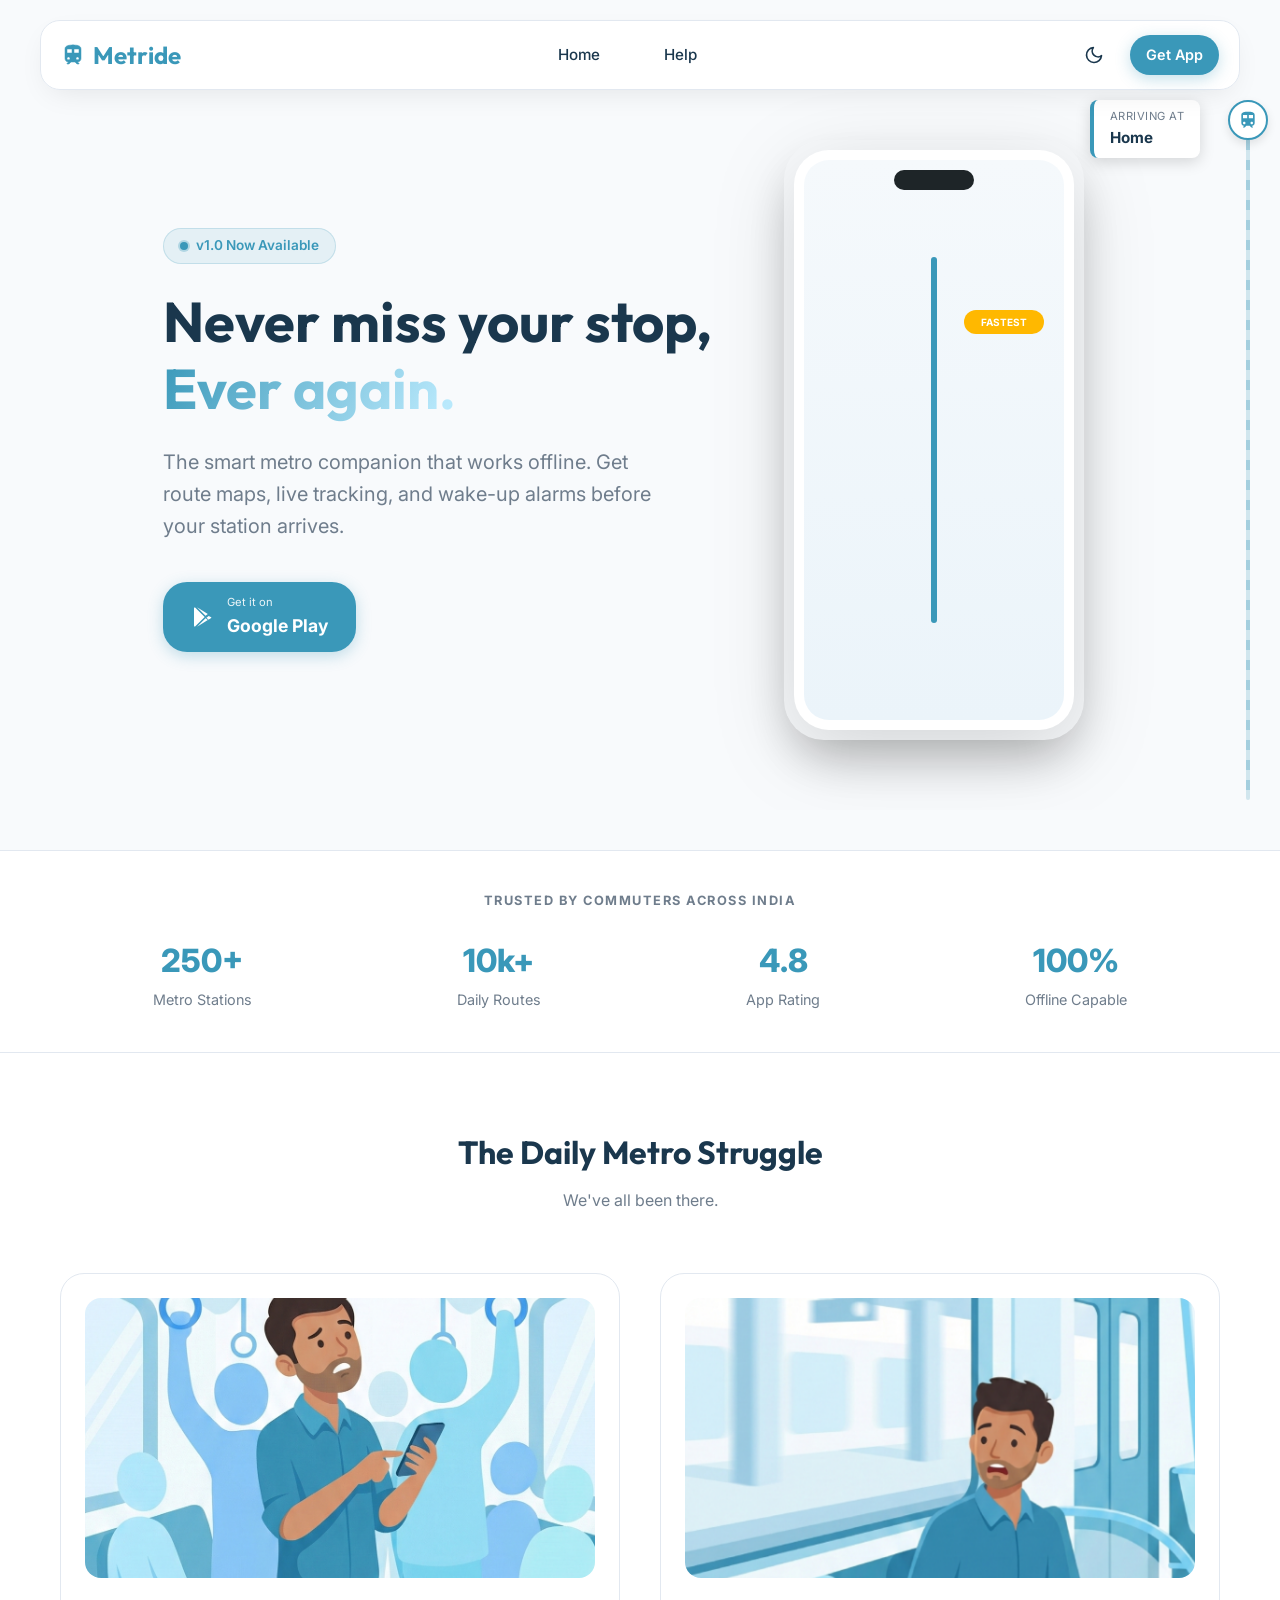
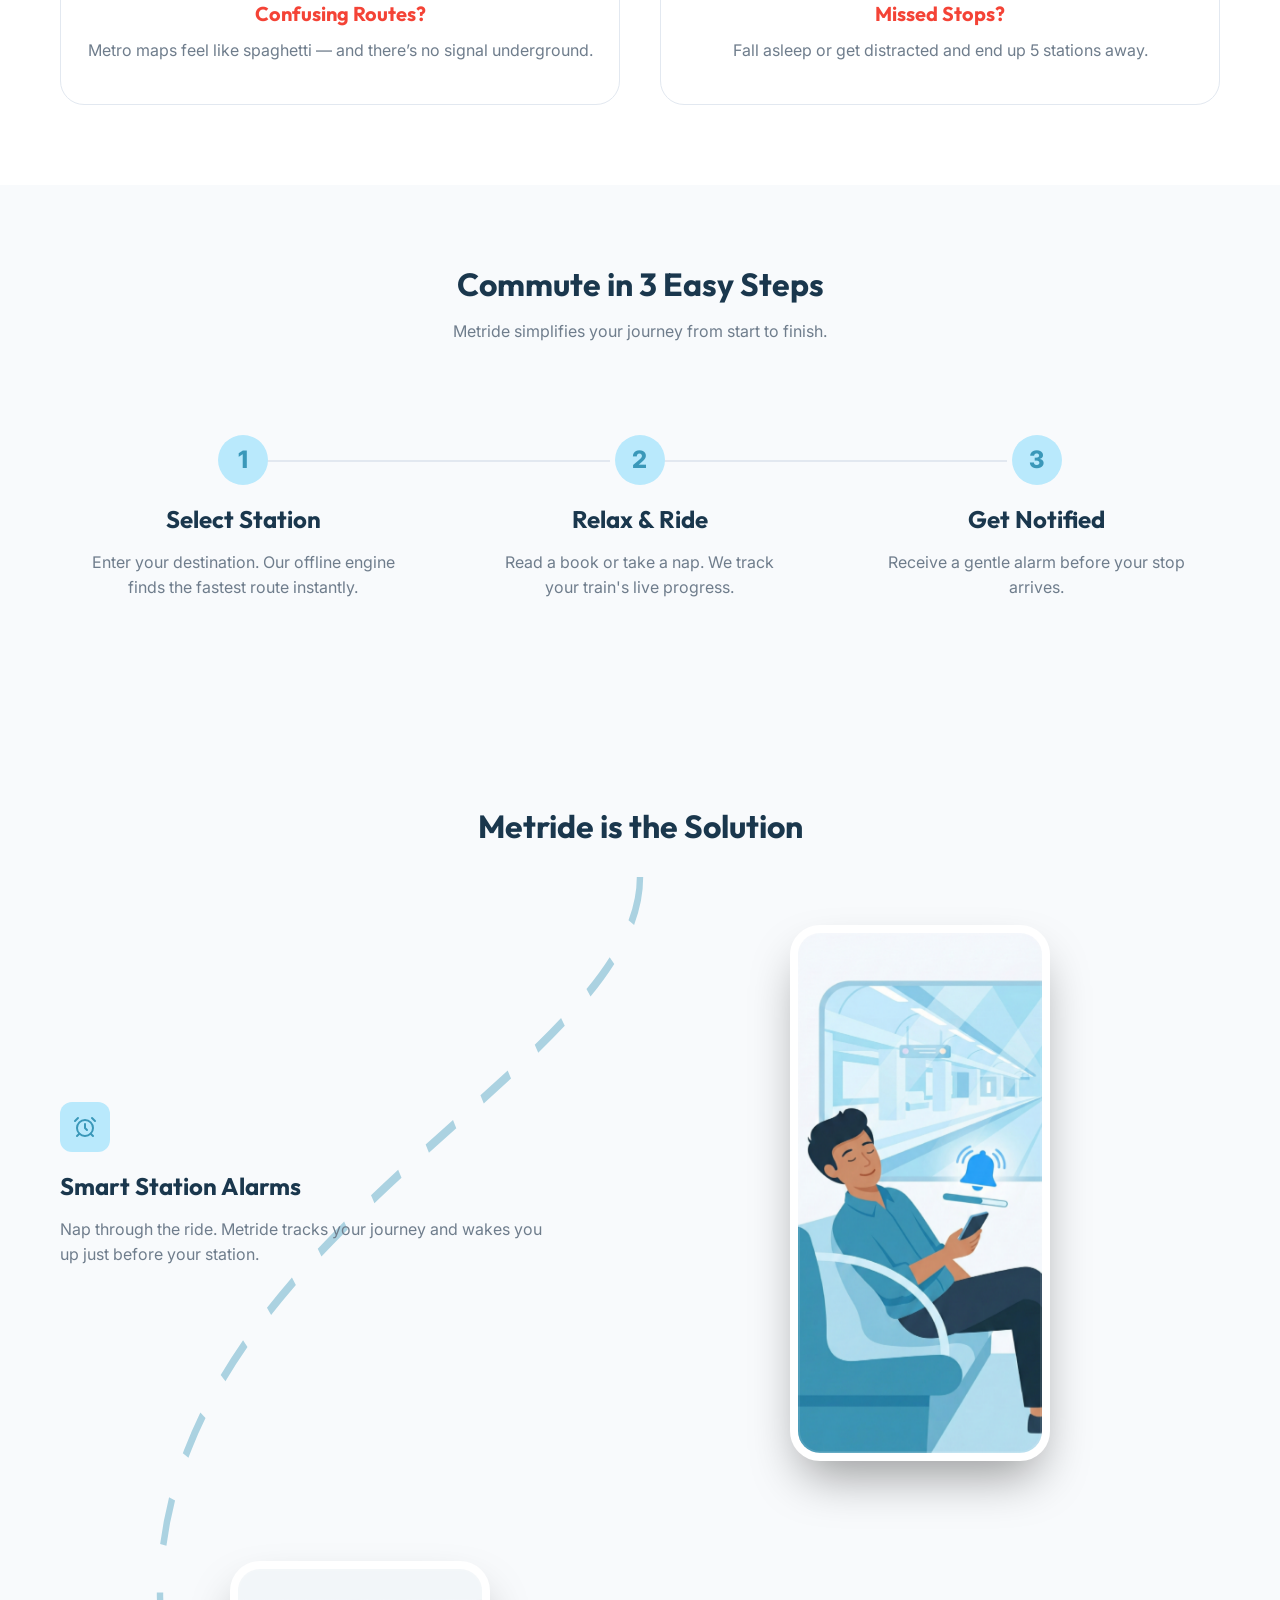
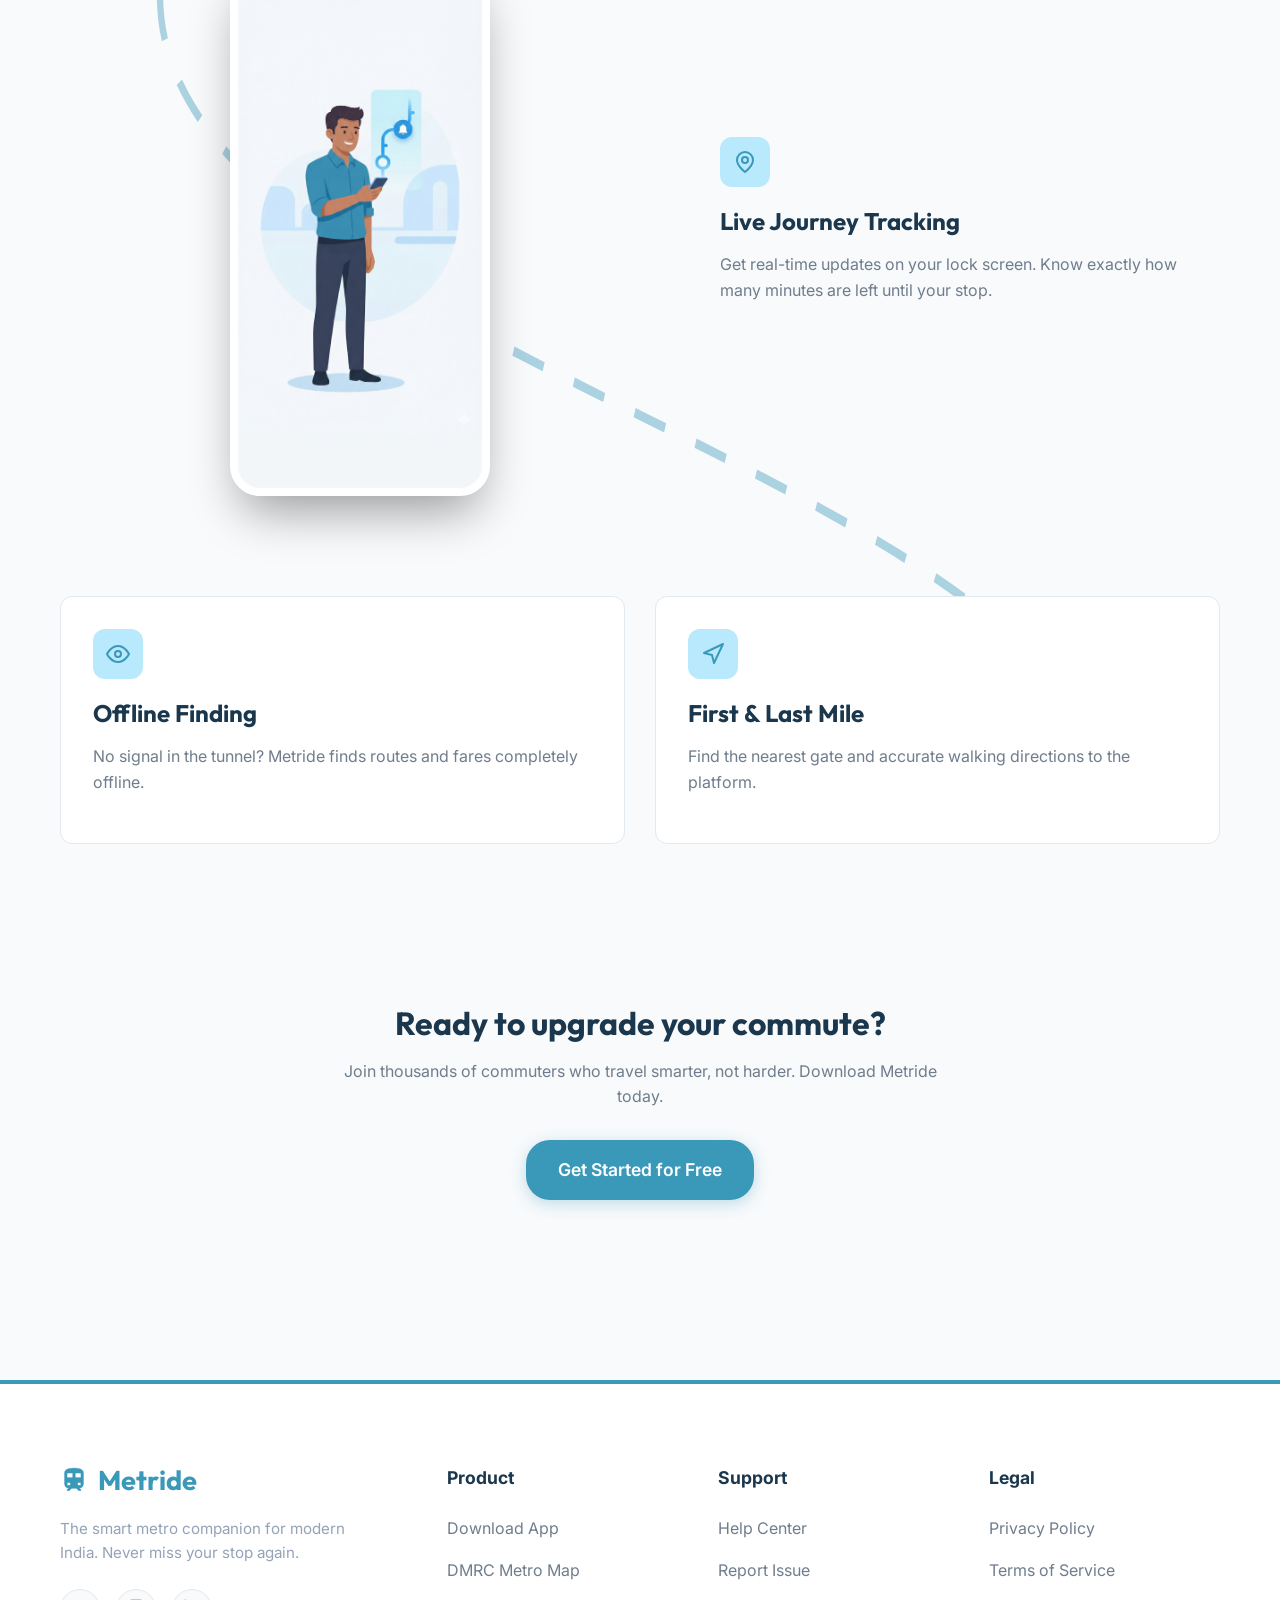
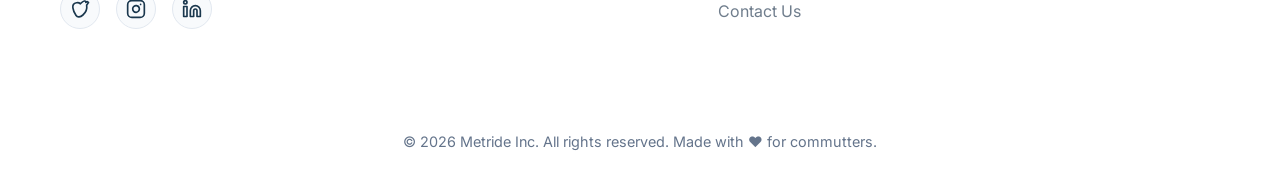
==== commit 49ffb0eb: "add contact details" ====
--- a/index.html
+++ b/index.html
@@ -1,523 +1,951 @@
-<!DOCTYPE html>
+<!doctype html>
 <html lang="en" data-theme="light">
-
-<head>
-    <meta charset="UTF-8">
-    <meta name="viewport" content="width=device-width, initial-scale=1.0">
+  <head>
+    <meta charset="UTF-8" />
+    <meta name="viewport" content="width=device-width, initial-scale=1.0" />
     <title>Metride - Smart Metro Navigation</title>
-    <meta name="description"
-        content="The ultimate metro companion for India. Find routes offline, get station alarms, and track live journeys.">
-    <link rel="preconnect" href="https://fonts.googleapis.com">
-    <link rel="preconnect" href="https://fonts.gstatic.com" crossorigin>
+    <meta
+      name="description"
+      content="The ultimate metro companion for India. Find routes offline, get station alarms, and track live journeys."
+    />
+    <link rel="preconnect" href="https://fonts.googleapis.com" />
+    <link rel="preconnect" href="https://fonts.gstatic.com" crossorigin />
     <link
-        href="https://fonts.googleapis.com/css2?family=Inter:wght@400;500;600&family=Outfit:wght@500;700;800&display=swap"
-        rel="stylesheet">
-    <link rel="stylesheet" href="styles.css">
-    <link rel="icon" type="image/x-icon" href="images/favicon.ico">
-</head>
-
-<body>
-
+      href="https://fonts.googleapis.com/css2?family=Inter:wght@400;500;600&family=Outfit:wght@500;700;800&display=swap"
+      rel="stylesheet"
+    />
+    <link rel="stylesheet" href="styles.css" />
+    <link rel="icon" type="image/x-icon" href="images/favicon.ico" />
+  </head>
+
+  <body>
     <!-- Scroll Journey Tracker -->
     <div class="scroll-tracker-container">
-        <div class="metro-track"></div>
-        <div id="metro-train" class="metro-train-icon">
-            <svg xmlns="http://www.w3.org/2000/svg" width="24" height="24" viewBox="0 0 24 24" fill="none"
-                stroke="currentColor" stroke-width="2" stroke-linecap="round" stroke-linejoin="round">
-                <path fill="currentColor"
-                    d="M12,2C8,2 4,2.5 4,6v9.5C4,17.43 5.57,19 7.5,19L6,20.5v0.5h2l2,-2h4l2,2h2v-0.5L16.5,19c1.93,0 3.5,-1.57 3.5,-3.5V6C20,2.5 16,2 12,2zM7.5,17c-0.83,0 -1.5,-0.67 -1.5,-1.5S6.67,14 7.5,14s1.5,0.67 1.5,1.5S8.33,17 7.5,17zM11,10H6V6h5V10zM13,10V6h5v4H13zM16.5,17c-0.83,0 -1.5,-0.67 -1.5,-1.5s0.67,-1.5 1.5,-1.5s1.5,0.67 1.5,1.5S17.33,17 16.5,17z" />
-            </svg>
-        </div>
-        <div id="station-popup" class="station-popup">
-            <span class="popup-label">Arriving at</span>
-            <span id="popup-text" class="popup-station">Start</span>
-        </div>
+      <div class="metro-track"></div>
+      <div id="metro-train" class="metro-train-icon">
+        <svg
+          xmlns="http://www.w3.org/2000/svg"
+          width="24"
+          height="24"
+          viewBox="0 0 24 24"
+          fill="none"
+          stroke="currentColor"
+          stroke-width="2"
+          stroke-linecap="round"
+          stroke-linejoin="round"
+        >
+          <path
+            fill="currentColor"
+            d="M12,2C8,2 4,2.5 4,6v9.5C4,17.43 5.57,19 7.5,19L6,20.5v0.5h2l2,-2h4l2,2h2v-0.5L16.5,19c1.93,0 3.5,-1.57 3.5,-3.5V6C20,2.5 16,2 12,2zM7.5,17c-0.83,0 -1.5,-0.67 -1.5,-1.5S6.67,14 7.5,14s1.5,0.67 1.5,1.5S8.33,17 7.5,17zM11,10H6V6h5V10zM13,10V6h5v4H13zM16.5,17c-0.83,0 -1.5,-0.67 -1.5,-1.5s0.67,-1.5 1.5,-1.5s1.5,0.67 1.5,1.5S17.33,17 16.5,17z"
+          />
+        </svg>
+      </div>
+      <div id="station-popup" class="station-popup">
+        <span class="popup-label">Arriving at</span>
+        <span id="popup-text" class="popup-station">Start</span>
+      </div>
     </div>
 
     <!-- Navbar -->
     <nav class="navbar">
-        <div class="container">
-            <a href="index.html" class="logo">
-                <svg xmlns="http://www.w3.org/2000/svg" width="24" height="24" viewBox="0 0 24 24" fill="none"
-                    stroke="currentColor" stroke-width="0.5" stroke-linecap="round" stroke-linejoin="round">
-                    <path fill="currentColor"
-                        d="M12,2C8,2 4,2.5 4,6v9.5C4,17.43 5.57,19 7.5,19L6,20.5v0.5h2l2,-2h4l2,2h2v-0.5L16.5,19c1.93,0 3.5,-1.57 3.5,-3.5V6C20,2.5 16,2 12,2zM7.5,17c-0.83,0 -1.5,-0.67 -1.5,-1.5S6.67,14 7.5,14s1.5,0.67 1.5,1.5S8.33,17 7.5,17zM11,10H6V6h5V10zM13,10V6h5v4H13zM16.5,17c-0.83,0 -1.5,-0.67 -1.5,-1.5s0.67,-1.5 1.5,-1.5s1.5,0.67 1.5,1.5S17.33,17 16.5,17z" />
-                </svg>
-                Metride
-            </a>
-
-            <!-- Desktop Links (Hidden on Mobile) -->
-            <div class="nav-links">
-                <a href="index.html">Home</a>
-                <a href="help.html">Help</a>
-            </div>
-
-
-
-            <!-- Always Visible Buttons -->
-            <div class="nav-buttons" style="display: flex; align-items: center; gap: 16px;">
-                <button id="theme-toggle" class="theme-toggle" aria-label="Toggle Dark Mode">
-                    <!-- Icon injected by JS -->
-                </button>
-                <a href="#" class="btn btn-primary btn-glow" style="padding: 8px 16px; font-size: 0.9rem;">Get App</a>
-
-                <!-- Mobile Menu Button -->
-                <button class="mobile-menu-btn" aria-label="Toggle navigation">
-                    <svg xmlns="http://www.w3.org/2000/svg" width="24" height="24" viewBox="0 0 24 24" fill="none"
-                        stroke="currentColor" stroke-width="2" stroke-linecap="round" stroke-linejoin="round">
-                        <line x1="3" y1="12" x2="21" y2="12" />
-                        <line x1="3" y1="6" x2="21" y2="6" />
-                        <line x1="3" y1="18" x2="21" y2="18" />
-                    </svg>
-                </button>
-            </div>
-        </div>
+      <div class="container">
+        <a href="index.html" class="logo">
+          <svg
+            xmlns="http://www.w3.org/2000/svg"
+            width="24"
+            height="24"
+            viewBox="0 0 24 24"
+            fill="none"
+            stroke="currentColor"
+            stroke-width="0.5"
+            stroke-linecap="round"
+            stroke-linejoin="round"
+          >
+            <path
+              fill="currentColor"
+              d="M12,2C8,2 4,2.5 4,6v9.5C4,17.43 5.57,19 7.5,19L6,20.5v0.5h2l2,-2h4l2,2h2v-0.5L16.5,19c1.93,0 3.5,-1.57 3.5,-3.5V6C20,2.5 16,2 12,2zM7.5,17c-0.83,0 -1.5,-0.67 -1.5,-1.5S6.67,14 7.5,14s1.5,0.67 1.5,1.5S8.33,17 7.5,17zM11,10H6V6h5V10zM13,10V6h5v4H13zM16.5,17c-0.83,0 -1.5,-0.67 -1.5,-1.5s0.67,-1.5 1.5,-1.5s1.5,0.67 1.5,1.5S17.33,17 16.5,17z"
+            />
+          </svg>
+          Metride
+        </a>
+
+        <!-- Desktop Links (Hidden on Mobile) -->
+        <div class="nav-links">
+          <a href="index.html">Home</a>
+          <a href="help.html">Help</a>
+        </div>
+
+        <!-- Always Visible Buttons -->
+        <div
+          class="nav-buttons"
+          style="display: flex; align-items: center; gap: 16px"
+        >
+          <button
+            id="theme-toggle"
+            class="theme-toggle"
+            aria-label="Toggle Dark Mode"
+          >
+            <!-- Icon injected by JS -->
+          </button>
+          <a
+            href="#"
+            class="btn btn-primary btn-glow"
+            style="padding: 8px 16px; font-size: 0.9rem"
+            >Get App</a
+          >
+
+          <!-- Mobile Menu Button -->
+          <button class="mobile-menu-btn" aria-label="Toggle navigation">
+            <svg
+              xmlns="http://www.w3.org/2000/svg"
+              width="24"
+              height="24"
+              viewBox="0 0 24 24"
+              fill="none"
+              stroke="currentColor"
+              stroke-width="2"
+              stroke-linecap="round"
+              stroke-linejoin="round"
+            >
+              <line x1="3" y1="12" x2="21" y2="12" />
+              <line x1="3" y1="6" x2="21" y2="6" />
+              <line x1="3" y1="18" x2="21" y2="18" />
+            </svg>
+          </button>
+        </div>
+      </div>
     </nav>
 
     <!-- Hero Section -->
     <section class="hero">
-        <div class="container hero-content">
-            <div class="hero-text">
-                <div class="hero-badge fade-in-up">
-                    <span class="badge-dot"></span>
-                    <span>v1.0 Now Available</span>
-                </div>
-
-                <h1 class="fade-in-up stagger-1">
-                    Never miss your stop,<br>
-                    <span class="text-gradient-animated">Ever again.</span>
-                </h1>
-
-                <p class="hero-subtitle fade-in-up stagger-2">
-                    The smart metro companion that works offline. Get route maps, live tracking, and wake-up alarms
-                    before your station arrives.
-                </p>
-
-                <div class="hero-buttons fade-in-up stagger-3">
-                    <a href="#" class="btn btn-primary btn-glow">
-                        <svg xmlns="http://www.w3.org/2000/svg" width="24" height="24" viewBox="0 0 24 24"
-                            fill="currentColor" style="margin-right: 12px;">
-                            <path
-                                d="M3,20.5V3.5C3,2.91 3.34,2.39 3.84,2.15L13.69,12L3.84,21.85C3.34,21.6 3,21.09 3,20.5M16.81,15.12L6.05,21.84L14.54,13.35L16.81,15.12M20.3,12C20.3,12.96 19.6,13.61 18.2,14.37L17.73,14.63L15.39,12.8L17.73,10.97L18.2,11.23C19.6,12 20.3,12 20.3,12M16.81,8.88L14.54,10.65L6.05,2.16L16.81,8.88Z" />
-                        </svg>
-                        <div style="text-align: left;">
-                            <span style="display: block; font-size: 0.7em; opacity: 0.9; font-weight: normal;">Get it
-                                on</span>
-                            <span style="font-weight: 700; font-size: 1.1em;">Google Play</span>
-                        </div>
-                    </a>
-                </div>
-            </div>
-
-            <div class="hero-visual fade-in-up stagger-2">
-                <!-- Abstract graphical representation of app -->
-                <div class="phone-mockup">
-                    <svg class="phone-svg" viewBox="0 0 300 600" xmlns="http://www.w3.org/2000/svg">
-                        <!-- Definitions for gradients/masks -->
-                        <defs>
-                            <linearGradient id="screenGradient" x1="0%" y1="0%" x2="0%" y2="100%">
-                                <stop offset="0%" style="stop-color:#F5F9FC;stop-opacity:1" />
-                                <stop offset="100%" style="stop-color:#EBF4FA;stop-opacity:1" />
-                            </linearGradient>
-                            <filter id="glow">
-                                <feGaussianBlur stdDeviation="2.5" result="coloredBlur" />
-                                <feMerge>
-                                    <feMergeNode in="coloredBlur" />
-                                    <feMergeNode in="SourceGraphic" />
-                                </feMerge>
-                            </filter>
-                        </defs>
-
-                        <!-- Phone Body -->
-                        <rect class="phone-body-bg" x="10" y="10" width="280" height="580" rx="35" />
-
-                        <!-- Screen Area (Clipped content goes here) -->
-                        <g transform="translate(20, 20)">
-                            <rect class="screen-bg" width="260" height="560" rx="25" />
-
-                            <!-- Scene 1: Route Confusion (Groups of random lines) -->
-                            <g id="scene-confusion" class="scene">
-                                <path class="chaos-line line-1" d="M30,100 Q130,50 80,200 T200,300" stroke="#94A3B8"
-                                    stroke-width="3" fill="none" stroke-linecap="round" />
-                                <path class="chaos-line line-2" d="M220,80 Q50,150 150,250 T50,400" stroke="#94A3B8"
-                                    stroke-width="3" fill="none" stroke-linecap="round" />
-                                <path class="chaos-line line-3" d="M40,400 Q100,300 180,350 T230,200" stroke="#94A3B8"
-                                    stroke-width="3" fill="none" stroke-linecap="round" />
-
-                                <!-- Confused dots -->
-                                <circle class="chaos-dot dot-1" cx="30" cy="100" r="4" fill="#3A98B9" />
-                                <circle class="chaos-dot dot-2" cx="200" cy="300" r="4" fill="#F44336" />
-                                <circle class="chaos-dot dot-3" cx="50" cy="400" r="4" fill="#FFB800" />
-                            </g>
-
-                            <!-- Scene 2: Smart Processing (Scanning/Ripple) -->
-                            <g id="scene-processing" class="scene">
-                                <circle class="ripple" cx="130" cy="280" r="20" fill="none" stroke="#3A98B9"
-                                    stroke-width="2" opacity="0" />
-                                <circle class="ripple-delayed" cx="130" cy="280" r="20" fill="none" stroke="#7ed0ec"
-                                    stroke-width="2" opacity="0" />
-
-                                <!-- Clean Route Path (Hidden initially) -->
-                                <path id="clean-route" class="route-path" d="M130,100 L130,280 L130,460"
-                                    stroke="#3A98B9" stroke-width="6" fill="none" stroke-linecap="round"
-                                    stroke-dasharray="400" stroke-dashoffset="400" />
-
-                                <!-- Gold Highlight Badge -->
-                                <g id="fastest-badge" class="badge" opacity="0" transform="translate(160, 150)">
-                                    <rect width="80" height="24" rx="12" fill="#FFB800" />
-                                    <text x="40" y="16" font-family="'Inter', sans-serif" font-size="10"
-                                        font-weight="bold" fill="white" text-anchor="middle">FASTEST</text>
-                                </g>
-                            </g>
-
-                            <!-- Scene 3: Live Journey -->
-                            <g id="scene-live" class="scene">
-                                <!-- Stops -->
-                                <circle class="station stop-1" cx="130" cy="100" r="6" fill="#3A98B9" />
-                                <circle class="station stop-2" cx="130" cy="280" r="6" fill="#3A98B9" />
-                                <circle class="station stop-3" cx="130" cy="460" r="6" fill="#1E2528" stroke="#3A98B9"
-                                    stroke-width="2" />
-
-                                <!-- Live Indicator (Moving Train/Dot) -->
-                                <circle id="moving-train" cx="130" cy="100" r="8" fill="#3A98B9" stroke="white"
-                                    stroke-width="2">
-                                    <animate attributeName="cy" from="100" to="460" dur="2s" begin="3.5s" fill="freeze"
-                                        calcMode="spline" keySplines="0.42 0 0.58 1" />
-                                </circle>
-
-                                <!-- Next Stop Card (Floating UI) -->
-                                <g id="next-stop-card" transform="translate(30, 380)" opacity="0">
-                                    <rect class="card-bg" width="200" height="60" rx="12" filter="url(#glow)" />
-                                    <text x="20" y="25" font-family="'Inter', sans-serif" font-size="10"
-                                        class="card-label">NEXT
-                                        STOP</text>
-                                    <text x="20" y="45" font-family="'Outfit', sans-serif" font-size="16"
-                                        font-weight="bold" class="card-title">Rajiv Chowk</text>
-                                    <text x="140" y="45" font-family="'Outfit', sans-serif" font-size="14"
-                                        font-weight="bold" class="card-time">2
-                                        min</text>
-                                </g>
-
-                                <!-- Alarm Icon -->
-                                <g id="alarm-icon" transform="translate(180, 50) scale(0)" opacity="0">
-                                    <circle cx="15" cy="15" r="15" fill="#F44336" />
-                                    <path
-                                        d="M15 8L17 12H13L15 8ZM15 22C13.8954 22 13 21.1046 13 20H17C17 21.1046 16.1046 22 15 22ZM21 17H9V11C9 7.68629 11.6863 5 15 5C18.3137 5 21 7.68629 21 11V17Z"
-                                        fill="white" />
-                                </g>
-                            </g>
-
-                            <!-- Scene 4: Confidence (Final Static State simplified) -->
-                            <!-- Scene 4: Alarm / Arrived Screen -->
-                            <g id="scene-final" class="scene" opacity="0">
-
-                                <!-- Center: Pulse Effect -->
-                                <g transform="translate(130, 260)">
-                                    <circle class="alarm-ripple delay-2" r="40" fill="none" stroke="#FFB800"
-                                        stroke-width="2" />
-                                    <circle class="alarm-ripple delay-1" r="40" fill="none" stroke="#FFB800"
-                                        stroke-width="2" />
-                                    <circle class="alarm-ripple" r="40" fill="none" stroke="#FFB800" stroke-width="2" />
-
-                                    <!-- Main Bell Icon Circle -->
-                                    <circle r="35" fill="#FFB800" />
-                                    <!-- Bell Icon White -->
-                                    <path transform="translate(-12, -12) scale(1)"
-                                        d="M12 22c1.1 0 2-.9 2-2h-4c0 1.1.9 2 2 2zm6-6v-5c0-3.07-1.63-5.64-4.5-6.32V4c0-.83-.67-1.5-1.5-1.5s-1.5.67-1.5 1.5v.68C7.64 5.36 6 7.92 6 11v5l-2 2v1h16v-1l-2-2z"
-                                        fill="white" />
-                                </g>
-
-                                <!-- Top Text -->
-                                <text x="130" y="100" font-family="'Inter', sans-serif" font-size="14" font-weight="700"
-                                    fill="#6F7D8C" text-anchor="middle" letter-spacing="1">YOU'VE ARRIVED</text>
-                                <text x="130" y="140" font-family="'Outfit', sans-serif" font-size="24"
-                                    font-weight="800" class="card-title-alarm" text-anchor="middle">Rajiv Chowk</text>
-
-                                <!-- Bottom: Swipe to Dismiss -->
-                                <g transform="translate(50, 480)">
-                                    <rect class="swipe-bg" width="160" height="50" rx="25" fill="#E0E7ED"
-                                        opacity="0.5" />
-                                    <text x="95" y="30" font-family="'Inter', sans-serif" font-size="12"
-                                        class="swipe-text" text-anchor="middle" font-weight="600">Swipe to
-                                        dismiss</text>
-
-                                    <!-- Slider Button -->
-                                    <g class="swipe-hint">
-                                        <circle cx="25" cy="25" r="21" fill="#FFB800" />
-                                        <path d="M21 20 L27 25 L21 30" stroke="white" stroke-width="2" fill="none"
-                                            stroke-linecap="round" stroke-linejoin="round" />
-                                    </g>
-                                </g>
-                            </g>
-                        </g>
-
-                        <!-- Phone Notion/Camera -->
-                        <rect x="110" y="30" width="80" height="20" rx="10" fill="#1E2528" />
-                    </svg>
-                </div>
-            </div>
-        </div>
+      <div class="container hero-content">
+        <div class="hero-text">
+          <div class="hero-badge fade-in-up">
+            <span class="badge-dot"></span>
+            <span>v1.0 Now Available</span>
+          </div>
+
+          <h1 class="fade-in-up stagger-1">
+            Never miss your stop,<br />
+            <span class="text-gradient-animated">Ever again.</span>
+          </h1>
+
+          <p class="hero-subtitle fade-in-up stagger-2">
+            The smart metro companion that works offline. Get route maps, live
+            tracking, and wake-up alarms before your station arrives.
+          </p>
+
+          <div class="hero-buttons fade-in-up stagger-3">
+            <a href="#" class="btn btn-primary btn-glow">
+              <svg
+                xmlns="http://www.w3.org/2000/svg"
+                width="24"
+                height="24"
+                viewBox="0 0 24 24"
+                fill="currentColor"
+                style="margin-right: 12px"
+              >
+                <path
+                  d="M3,20.5V3.5C3,2.91 3.34,2.39 3.84,2.15L13.69,12L3.84,21.85C3.34,21.6 3,21.09 3,20.5M16.81,15.12L6.05,21.84L14.54,13.35L16.81,15.12M20.3,12C20.3,12.96 19.6,13.61 18.2,14.37L17.73,14.63L15.39,12.8L17.73,10.97L18.2,11.23C19.6,12 20.3,12 20.3,12M16.81,8.88L14.54,10.65L6.05,2.16L16.81,8.88Z"
+                />
+              </svg>
+              <div style="text-align: left">
+                <span
+                  style="
+                    display: block;
+                    font-size: 0.7em;
+                    opacity: 0.9;
+                    font-weight: normal;
+                  "
+                  >Get it on</span
+                >
+                <span style="font-weight: 700; font-size: 1.1em"
+                  >Google Play</span
+                >
+              </div>
+            </a>
+          </div>
+        </div>
+
+        <div class="hero-visual fade-in-up stagger-2">
+          <!-- Abstract graphical representation of app -->
+          <div class="phone-mockup">
+            <svg
+              class="phone-svg"
+              viewBox="0 0 300 600"
+              xmlns="http://www.w3.org/2000/svg"
+            >
+              <!-- Definitions for gradients/masks -->
+              <defs>
+                <linearGradient
+                  id="screenGradient"
+                  x1="0%"
+                  y1="0%"
+                  x2="0%"
+                  y2="100%"
+                >
+                  <stop
+                    offset="0%"
+                    style="stop-color: #f5f9fc; stop-opacity: 1"
+                  />
+                  <stop
+                    offset="100%"
+                    style="stop-color: #ebf4fa; stop-opacity: 1"
+                  />
+                </linearGradient>
+                <filter id="glow">
+                  <feGaussianBlur stdDeviation="2.5" result="coloredBlur" />
+                  <feMerge>
+                    <feMergeNode in="coloredBlur" />
+                    <feMergeNode in="SourceGraphic" />
+                  </feMerge>
+                </filter>
+              </defs>
+
+              <!-- Phone Body -->
+              <rect
+                class="phone-body-bg"
+                x="10"
+                y="10"
+                width="280"
+                height="580"
+                rx="35"
+              />
+
+              <!-- Screen Area (Clipped content goes here) -->
+              <g transform="translate(20, 20)">
+                <rect class="screen-bg" width="260" height="560" rx="25" />
+
+                <!-- Scene 1: Route Confusion (Groups of random lines) -->
+                <g id="scene-confusion" class="scene">
+                  <path
+                    class="chaos-line line-1"
+                    d="M30,100 Q130,50 80,200 T200,300"
+                    stroke="#94A3B8"
+                    stroke-width="3"
+                    fill="none"
+                    stroke-linecap="round"
+                  />
+                  <path
+                    class="chaos-line line-2"
+                    d="M220,80 Q50,150 150,250 T50,400"
+                    stroke="#94A3B8"
+                    stroke-width="3"
+                    fill="none"
+                    stroke-linecap="round"
+                  />
+                  <path
+                    class="chaos-line line-3"
+                    d="M40,400 Q100,300 180,350 T230,200"
+                    stroke="#94A3B8"
+                    stroke-width="3"
+                    fill="none"
+                    stroke-linecap="round"
+                  />
+
+                  <!-- Confused dots -->
+                  <circle
+                    class="chaos-dot dot-1"
+                    cx="30"
+                    cy="100"
+                    r="4"
+                    fill="#3A98B9"
+                  />
+                  <circle
+                    class="chaos-dot dot-2"
+                    cx="200"
+                    cy="300"
+                    r="4"
+                    fill="#F44336"
+                  />
+                  <circle
+                    class="chaos-dot dot-3"
+                    cx="50"
+                    cy="400"
+                    r="4"
+                    fill="#FFB800"
+                  />
+                </g>
+
+                <!-- Scene 2: Smart Processing (Scanning/Ripple) -->
+                <g id="scene-processing" class="scene">
+                  <circle
+                    class="ripple"
+                    cx="130"
+                    cy="280"
+                    r="20"
+                    fill="none"
+                    stroke="#3A98B9"
+                    stroke-width="2"
+                    opacity="0"
+                  />
+                  <circle
+                    class="ripple-delayed"
+                    cx="130"
+                    cy="280"
+                    r="20"
+                    fill="none"
+                    stroke="#7ed0ec"
+                    stroke-width="2"
+                    opacity="0"
+                  />
+
+                  <!-- Clean Route Path (Hidden initially) -->
+                  <path
+                    id="clean-route"
+                    class="route-path"
+                    d="M130,100 L130,280 L130,460"
+                    stroke="#3A98B9"
+                    stroke-width="6"
+                    fill="none"
+                    stroke-linecap="round"
+                    stroke-dasharray="400"
+                    stroke-dashoffset="400"
+                  />
+
+                  <!-- Gold Highlight Badge -->
+                  <g
+                    id="fastest-badge"
+                    class="badge"
+                    opacity="0"
+                    transform="translate(160, 150)"
+                  >
+                    <rect width="80" height="24" rx="12" fill="#FFB800" />
+                    <text
+                      x="40"
+                      y="16"
+                      font-family="'Inter', sans-serif"
+                      font-size="10"
+                      font-weight="bold"
+                      fill="white"
+                      text-anchor="middle"
+                    >
+                      FASTEST
+                    </text>
+                  </g>
+                </g>
+
+                <!-- Scene 3: Live Journey -->
+                <g id="scene-live" class="scene">
+                  <!-- Stops -->
+                  <circle
+                    class="station stop-1"
+                    cx="130"
+                    cy="100"
+                    r="6"
+                    fill="#3A98B9"
+                  />
+                  <circle
+                    class="station stop-2"
+                    cx="130"
+                    cy="280"
+                    r="6"
+                    fill="#3A98B9"
+                  />
+                  <circle
+                    class="station stop-3"
+                    cx="130"
+                    cy="460"
+                    r="6"
+                    fill="#1E2528"
+                    stroke="#3A98B9"
+                    stroke-width="2"
+                  />
+
+                  <!-- Live Indicator (Moving Train/Dot) -->
+                  <circle
+                    id="moving-train"
+                    cx="130"
+                    cy="100"
+                    r="8"
+                    fill="#3A98B9"
+                    stroke="white"
+                    stroke-width="2"
+                  >
+                    <animate
+                      attributeName="cy"
+                      from="100"
+                      to="460"
+                      dur="2s"
+                      begin="3.5s"
+                      fill="freeze"
+                      calcMode="spline"
+                      keySplines="0.42 0 0.58 1"
+                    />
+                  </circle>
+
+                  <!-- Next Stop Card (Floating UI) -->
+                  <g
+                    id="next-stop-card"
+                    transform="translate(30, 380)"
+                    opacity="0"
+                  >
+                    <rect
+                      class="card-bg"
+                      width="200"
+                      height="60"
+                      rx="12"
+                      filter="url(#glow)"
+                    />
+                    <text
+                      x="20"
+                      y="25"
+                      font-family="'Inter', sans-serif"
+                      font-size="10"
+                      class="card-label"
+                    >
+                      NEXT STOP
+                    </text>
+                    <text
+                      x="20"
+                      y="45"
+                      font-family="'Outfit', sans-serif"
+                      font-size="16"
+                      font-weight="bold"
+                      class="card-title"
+                    >
+                      Rajiv Chowk
+                    </text>
+                    <text
+                      x="140"
+                      y="45"
+                      font-family="'Outfit', sans-serif"
+                      font-size="14"
+                      font-weight="bold"
+                      class="card-time"
+                    >
+                      2 min
+                    </text>
+                  </g>
+
+                  <!-- Alarm Icon -->
+                  <g
+                    id="alarm-icon"
+                    transform="translate(180, 50) scale(0)"
+                    opacity="0"
+                  >
+                    <circle cx="15" cy="15" r="15" fill="#F44336" />
+                    <path
+                      d="M15 8L17 12H13L15 8ZM15 22C13.8954 22 13 21.1046 13 20H17C17 21.1046 16.1046 22 15 22ZM21 17H9V11C9 7.68629 11.6863 5 15 5C18.3137 5 21 7.68629 21 11V17Z"
+                      fill="white"
+                    />
+                  </g>
+                </g>
+
+                <!-- Scene 4: Confidence (Final Static State simplified) -->
+                <!-- Scene 4: Alarm / Arrived Screen -->
+                <g id="scene-final" class="scene" opacity="0">
+                  <!-- Center: Pulse Effect -->
+                  <g transform="translate(130, 260)">
+                    <circle
+                      class="alarm-ripple delay-2"
+                      r="40"
+                      fill="none"
+                      stroke="#FFB800"
+                      stroke-width="2"
+                    />
+                    <circle
+                      class="alarm-ripple delay-1"
+                      r="40"
+                      fill="none"
+                      stroke="#FFB800"
+                      stroke-width="2"
+                    />
+                    <circle
+                      class="alarm-ripple"
+                      r="40"
+                      fill="none"
+                      stroke="#FFB800"
+                      stroke-width="2"
+                    />
+
+                    <!-- Main Bell Icon Circle -->
+                    <circle r="35" fill="#FFB800" />
+                    <!-- Bell Icon White -->
+                    <path
+                      transform="translate(-12, -12) scale(1)"
+                      d="M12 22c1.1 0 2-.9 2-2h-4c0 1.1.9 2 2 2zm6-6v-5c0-3.07-1.63-5.64-4.5-6.32V4c0-.83-.67-1.5-1.5-1.5s-1.5.67-1.5 1.5v.68C7.64 5.36 6 7.92 6 11v5l-2 2v1h16v-1l-2-2z"
+                      fill="white"
+                    />
+                  </g>
+
+                  <!-- Top Text -->
+                  <text
+                    x="130"
+                    y="100"
+                    font-family="'Inter', sans-serif"
+                    font-size="14"
+                    font-weight="700"
+                    fill="#6F7D8C"
+                    text-anchor="middle"
+                    letter-spacing="1"
+                  >
+                    YOU'VE ARRIVED
+                  </text>
+                  <text
+                    x="130"
+                    y="140"
+                    font-family="'Outfit', sans-serif"
+                    font-size="24"
+                    font-weight="800"
+                    class="card-title-alarm"
+                    text-anchor="middle"
+                  >
+                    Rajiv Chowk
+                  </text>
+
+                  <!-- Bottom: Swipe to Dismiss -->
+                  <g transform="translate(50, 480)">
+                    <rect
+                      class="swipe-bg"
+                      width="160"
+                      height="50"
+                      rx="25"
+                      fill="#E0E7ED"
+                      opacity="0.5"
+                    />
+                    <text
+                      x="95"
+                      y="30"
+                      font-family="'Inter', sans-serif"
+                      font-size="12"
+                      class="swipe-text"
+                      text-anchor="middle"
+                      font-weight="600"
+                    >
+                      Swipe to dismiss
+                    </text>
+
+                    <!-- Slider Button -->
+                    <g class="swipe-hint">
+                      <circle cx="25" cy="25" r="21" fill="#FFB800" />
+                      <path
+                        d="M21 20 L27 25 L21 30"
+                        stroke="white"
+                        stroke-width="2"
+                        fill="none"
+                        stroke-linecap="round"
+                        stroke-linejoin="round"
+                      />
+                    </g>
+                  </g>
+                </g>
+              </g>
+
+              <!-- Phone Notion/Camera -->
+              <rect
+                x="110"
+                y="30"
+                width="80"
+                height="20"
+                rx="10"
+                fill="#1E2528"
+              />
+            </svg>
+          </div>
+        </div>
+      </div>
     </section>
 
     <!-- Trusted / Stats Section -->
     <section class="stats-section">
-        <div class="container">
-            <p class="stats-label">TRUSTED BY COMMUTERS ACROSS INDIA</p>
-            <div class="stats-grid">
-                <div class="stat-item">
-                    <span class="stat-number">250+</span>
-                    <span class="stat-desc">Metro Stations</span>
-                </div>
-                <div class="stat-item">
-                    <span class="stat-number">10k+</span>
-                    <span class="stat-desc">Daily Routes</span>
-                </div>
-                <div class="stat-item">
-                    <span class="stat-number">4.8</span>
-                    <span class="stat-desc">App Rating</span>
-                </div>
-                <div class="stat-item">
-                    <span class="stat-number">100%</span>
-                    <span class="stat-desc">Offline Capable</span>
-                </div>
+      <div class="container">
+        <p class="stats-label">TRUSTED BY COMMUTERS ACROSS INDIA</p>
+        <div class="stats-grid">
+          <div class="stat-item">
+            <span class="stat-number">250+</span>
+            <span class="stat-desc">Metro Stations</span>
+          </div>
+          <div class="stat-item">
+            <span class="stat-number">10k+</span>
+            <span class="stat-desc">Daily Routes</span>
+          </div>
+          <div class="stat-item">
+            <span class="stat-number">4.8</span>
+            <span class="stat-desc">App Rating</span>
+          </div>
+          <div class="stat-item">
+            <span class="stat-number">100%</span>
+            <span class="stat-desc">Offline Capable</span>
+          </div>
+        </div>
+      </div>
+    </section>
+
+    <!-- Problems Section -->
+    <section class="section" style="background-color: var(--surface-color)">
+      <div class="container">
+        <div class="text-center" style="margin-bottom: 60px">
+          <h2 style="color: var(--text-main)">The Daily Metro Struggle</h2>
+          <p>We've all been there.</p>
+        </div>
+
+        <div
+          class="grid"
+          style="
+            grid-template-columns: repeat(auto-fit, minmax(280px, 1fr));
+            gap: 40px;
+          "
+        >
+          <!-- Card 1 -->
+          <div class="problem-card">
+            <div class="problem-img-wrapper">
+              <img
+                src="images/problem-confused-inside.png"
+                alt="Confused inside metro"
+              />
             </div>
-        </div>
-    </section>
-
-    <!-- Problems Section -->
-    <section class="section" style="background-color: var(--surface-color);">
-        <div class="container">
-            <div class="text-center" style="margin-bottom: 60px;">
-                <h2 style="color: var(--text-main);">The Daily Metro Struggle</h2>
-                <p>We've all been there.</p>
+            <h3>Confusing Routes?</h3>
+            <p class="text-center">
+              Metro maps feel like spaghetti — and there’s no signal
+              underground.
+            </p>
+          </div>
+
+          <!-- Card 2 -->
+          <div class="problem-card">
+            <div class="problem-img-wrapper">
+              <img
+                src="images/problem-missed-station.png"
+                alt="Missed station"
+              />
             </div>
-
-            <div class="grid" style="grid-template-columns: repeat(auto-fit, minmax(280px, 1fr)); gap: 40px;">
-                <!-- Card 1 -->
-                <div class="problem-card">
-                    <div class="problem-img-wrapper">
-                        <img src="images/problem-confused-inside.png" alt="Confused inside metro">
-                    </div>
-                    <h3>Confusing Routes?</h3>
-                    <p class="text-center">Metro maps feel like spaghetti — and there’s no signal underground.</p>
-                </div>
-
-                <!-- Card 2 -->
-                <div class="problem-card">
-                    <div class="problem-img-wrapper">
-                        <img src="images/problem-missed-station.png" alt="Missed station">
-                    </div>
-                    <h3>Missed Stops?</h3>
-                    <p class="text-center">Fall asleep or get distracted and end up 5 stations away.</p>
-                </div>
-            </div>
-        </div>
+            <h3>Missed Stops?</h3>
+            <p class="text-center">
+              Fall asleep or get distracted and end up 5 stations away.
+            </p>
+          </div>
+        </div>
+      </div>
     </section>
 
     <!-- How It Works Section -->
     <section class="section">
-        <div class="container">
-            <div class="text-center" style="margin-bottom: 60px;">
-                <h2 style="color: var(--text-main);">Commute in 3 Easy Steps</h2>
-                <p>Metride simplifies your journey from start to finish.</p>
-            </div>
-
-            <div class="steps-grid">
-                <!-- Step 1 -->
-                <div class="step-card">
-                    <div class="step-number">1</div>
-                    <h3>Select Station</h3>
-                    <p>Enter your destination. Our offline engine finds the fastest route instantly.</p>
-                </div>
-                <!-- Step 2 -->
-                <div class="step-card">
-                    <div class="step-number">2</div>
-                    <h3>Relax & Ride</h3>
-                    <p>Read a book or take a nap. We track your train's live progress.</p>
-                </div>
-                <!-- Step 3 -->
-                <div class="step-card">
-                    <div class="step-number">3</div>
-                    <h3>Get Notified</h3>
-                    <p>Receive a gentle alarm before your stop arrives.</p>
-                </div>
-            </div>
-        </div>
+      <div class="container">
+        <div class="text-center" style="margin-bottom: 60px">
+          <h2 style="color: var(--text-main)">Commute in 3 Easy Steps</h2>
+          <p>Metride simplifies your journey from start to finish.</p>
+        </div>
+
+        <div class="steps-grid">
+          <!-- Step 1 -->
+          <div class="step-card">
+            <div class="step-number">1</div>
+            <h3>Select Station</h3>
+            <p>
+              Enter your destination. Our offline engine finds the fastest route
+              instantly.
+            </p>
+          </div>
+          <!-- Step 2 -->
+          <div class="step-card">
+            <div class="step-number">2</div>
+            <h3>Relax & Ride</h3>
+            <p>
+              Read a book or take a nap. We track your train's live progress.
+            </p>
+          </div>
+          <!-- Step 3 -->
+          <div class="step-card">
+            <div class="step-number">3</div>
+            <h3>Get Notified</h3>
+            <p>Receive a gentle alarm before your stop arrives.</p>
+          </div>
+        </div>
+      </div>
     </section>
 
     <!-- Features Showcase -->
     <section class="section">
-        <div class="container">
-            <div class="text-center" style="margin-bottom: 80px;">
-                <h2 style="color: var(--text-main);">Metride is the Solution</h2>
+      <div class="container">
+        <div class="text-center" style="margin-bottom: 80px">
+          <h2 style="color: var(--text-main)">Metride is the Solution</h2>
+        </div>
+
+        <!-- Decorative Curvy Track -->
+        <div class="curvy-track-container">
+          <svg
+            class="curvy-track-svg"
+            viewBox="0 0 800 600"
+            preserveAspectRatio="none"
+          >
+            <!-- Path starts Top Center -> Curve to Left Icon (Alarms) -> Curve to Right Icon (Tracking) -->
+            <path
+              class="curvy-track-path"
+              d="M400,0 C400,80 100,150 100,300 S700,500 700,650"
+              fill="none"
+              stroke="var(--border-color)"
+              stroke-width="3"
+              stroke-dasharray="10 10"
+            />
+            <!-- Animated train dot? Optional later -->
+          </svg>
+        </div>
+
+        <!-- Feature 1: Alarms -->
+        <div class="feature-split">
+          <div class="feature-text">
+            <div class="feature-icon">
+              <svg
+                xmlns="http://www.w3.org/2000/svg"
+                width="24"
+                height="24"
+                viewBox="0 0 24 24"
+                fill="none"
+                stroke="currentColor"
+                stroke-width="2"
+                stroke-linecap="round"
+                stroke-linejoin="round"
+              >
+                <circle cx="12" cy="13" r="8" />
+                <path d="M12 9v4l2 2" />
+                <path d="M5 3 2 6" />
+                <path d="m22 6-3-3" />
+                <path d="M6.38 18.7 4 21" />
+                <path d="M17.64 18.67 20 21" />
+              </svg>
             </div>
-
-            <!-- Decorative Curvy Track -->
-            <div class="curvy-track-container">
-                <svg class="curvy-track-svg" viewBox="0 0 800 600" preserveAspectRatio="none">
-                    <!-- Path starts Top Center -> Curve to Left Icon (Alarms) -> Curve to Right Icon (Tracking) -->
-                    <path class="curvy-track-path" d="M400,0 C400,80 100,150 100,300 S700,500 700,650" fill="none"
-                        stroke="var(--border-color)" stroke-width="3" stroke-dasharray="10 10" />
-                    <!-- Animated train dot? Optional later -->
-                </svg>
+            <h3>Smart Station Alarms</h3>
+            <p>
+              Nap through the ride. Metride tracks your journey and wakes you up
+              just before your station.
+            </p>
+          </div>
+          <div class="feature-image">
+            <div class="phone-frame">
+              <img
+                src="images/feature-alarm.png"
+                alt="Station Alarm Feature"
+                class="img-responsive"
+              />
             </div>
-
-            <!-- Feature 1: Alarms -->
-            <div class="feature-split">
-                <div class="feature-text">
-                    <div class="feature-icon">
-                        <svg xmlns="http://www.w3.org/2000/svg" width="24" height="24" viewBox="0 0 24 24" fill="none"
-                            stroke="currentColor" stroke-width="2" stroke-linecap="round" stroke-linejoin="round">
-                            <circle cx="12" cy="13" r="8" />
-                            <path d="M12 9v4l2 2" />
-                            <path d="M5 3 2 6" />
-                            <path d="m22 6-3-3" />
-                            <path d="M6.38 18.7 4 21" />
-                            <path d="M17.64 18.67 20 21" />
-                        </svg>
-                    </div>
-                    <h3>Smart Station Alarms</h3>
-                    <p>Nap through the ride. Metride tracks your journey and wakes you up just before your station.</p>
-                </div>
-                <div class="feature-image">
-                    <div class="phone-frame">
-                        <img src="images/feature-alarm.png" alt="Station Alarm Feature" class="img-responsive">
-                    </div>
-                </div>
+          </div>
+        </div>
+
+        <!-- Feature 2: Notifications -->
+        <div class="feature-split reverse">
+          <div class="feature-text">
+            <div class="feature-icon">
+              <svg
+                xmlns="http://www.w3.org/2000/svg"
+                width="24"
+                height="24"
+                viewBox="0 0 24 24"
+                fill="none"
+                stroke="currentColor"
+                stroke-width="2"
+                stroke-linecap="round"
+                stroke-linejoin="round"
+              >
+                <path d="M20 10c0 6-8 12-8 12s-8-6-8-12a8 8 0 0 1 16 0Z" />
+                <circle cx="12" cy="10" r="3" />
+              </svg>
             </div>
-
-            <!-- Feature 2: Notifications -->
-            <div class="feature-split reverse">
-                <div class="feature-text">
-                    <div class="feature-icon">
-                        <svg xmlns="http://www.w3.org/2000/svg" width="24" height="24" viewBox="0 0 24 24" fill="none"
-                            stroke="currentColor" stroke-width="2" stroke-linecap="round" stroke-linejoin="round">
-                            <path d="M20 10c0 6-8 12-8 12s-8-6-8-12a8 8 0 0 1 16 0Z" />
-                            <circle cx="12" cy="10" r="3" />
-                        </svg>
-                    </div>
-                    <h3>Live Journey Tracking</h3>
-                    <p>Get real-time updates on your lock screen. Know exactly how many minutes are left until your
-                        stop.</p>
-                </div>
-                <div class="feature-image">
-                    <div class="phone-frame">
-                        <img src="images/feature-notification.png" alt="Notification Feature" class="img-responsive">
-                    </div>
-                </div>
+            <h3>Live Journey Tracking</h3>
+            <p>
+              Get real-time updates on your lock screen. Know exactly how many
+              minutes are left until your stop.
+            </p>
+          </div>
+          <div class="feature-image">
+            <div class="phone-frame">
+              <img
+                src="images/feature-notification.png"
+                alt="Notification Feature"
+                class="img-responsive"
+              />
             </div>
-
-            <!-- Other Features Grid (Offline, etc) -->
-            <div class="features-grid" style="margin-top: 80px;">
-                <div class="feature-card feature-left-align">
-                    <div class="feature-icon">
-                        <svg xmlns="http://www.w3.org/2000/svg" width="24" height="24" viewBox="0 0 24 24" fill="none"
-                            stroke="currentColor" stroke-width="2" stroke-linecap="round" stroke-linejoin="round">
-                            <path d="M1 12s4-8 11-8 11 8 11 8-4 8-11 8-11-8-11-8z" />
-                            <circle cx="12" cy="12" r="3" />
-                        </svg>
-                    </div>
-                    <h3>Offline Finding</h3>
-                    <p>No signal in the tunnel? Metride finds routes and fares completely offline.</p>
-                </div>
-                <div class="feature-card feature-left-align">
-                    <div class="feature-icon">
-                        <svg xmlns="http://www.w3.org/2000/svg" width="24" height="24" viewBox="0 0 24 24" fill="none"
-                            stroke="currentColor" stroke-width="2" stroke-linecap="round" stroke-linejoin="round">
-                            <polygon points="3 11 22 2 13 21 11 13 3 11" />
-                        </svg>
-                    </div>
-                    <h3>First & Last Mile</h3>
-                    <p>Find the nearest gate and accurate walking directions to the platform.</p>
-                </div>
+          </div>
+        </div>
+
+        <!-- Other Features Grid (Offline, etc) -->
+        <div class="features-grid" style="margin-top: 80px">
+          <div class="feature-card feature-left-align">
+            <div class="feature-icon">
+              <svg
+                xmlns="http://www.w3.org/2000/svg"
+                width="24"
+                height="24"
+                viewBox="0 0 24 24"
+                fill="none"
+                stroke="currentColor"
+                stroke-width="2"
+                stroke-linecap="round"
+                stroke-linejoin="round"
+              >
+                <path d="M1 12s4-8 11-8 11 8 11 8-4 8-11 8-11-8-11-8z" />
+                <circle cx="12" cy="12" r="3" />
+              </svg>
             </div>
-
-        </div>
+            <h3>Offline Finding</h3>
+            <p>
+              No signal in the tunnel? Metride finds routes and fares completely
+              offline.
+            </p>
+          </div>
+          <div class="feature-card feature-left-align">
+            <div class="feature-icon">
+              <svg
+                xmlns="http://www.w3.org/2000/svg"
+                width="24"
+                height="24"
+                viewBox="0 0 24 24"
+                fill="none"
+                stroke="currentColor"
+                stroke-width="2"
+                stroke-linecap="round"
+                stroke-linejoin="round"
+              >
+                <polygon points="3 11 22 2 13 21 11 13 3 11" />
+              </svg>
+            </div>
+            <h3>First & Last Mile</h3>
+            <p>
+              Find the nearest gate and accurate walking directions to the
+              platform.
+            </p>
+          </div>
+        </div>
+      </div>
     </section>
 
     <!-- CTA Section -->
     <section class="section">
-        <div class="container text-center">
-            <h2>Ready to upgrade your commute?</h2>
-            <p style="margin-bottom: 30px; max-width: 600px; margin-left: auto; margin-right: auto;">
-                Join thousands of commuters who travel smarter, not harder. Download Metride today.
+      <div class="container text-center">
+        <h2>Ready to upgrade your commute?</h2>
+        <p
+          style="
+            margin-bottom: 30px;
+            max-width: 600px;
+            margin-left: auto;
+            margin-right: auto;
+          "
+        >
+          Join thousands of commuters who travel smarter, not harder. Download
+          Metride today.
+        </p>
+        <a
+          href="#"
+          class="btn btn-primary btn-glow"
+          style="padding: 16px 32px; font-size: 1.1rem"
+          >Get Started for Free</a
+        >
+      </div>
+    </section>
+
+    <footer class="footer">
+      <div class="container">
+        <div class="footer-content">
+          <div>
+            <h4>
+              <svg
+                xmlns="http://www.w3.org/2000/svg"
+                width="28"
+                height="28"
+                viewBox="0 0 24 24"
+                fill="none"
+                stroke="currentColor"
+                stroke-width="0.5"
+                stroke-linecap="round"
+                stroke-linejoin="round"
+              >
+                <path
+                  fill="currentColor"
+                  d="M12,2C8,2 4,2.5 4,6v9.5C4,17.43 5.57,19 7.5,19L6,20.5v0.5h2l2,-2h4l2,2h2v-0.5L16.5,19c1.93,0 3.5,-1.57 3.5,-3.5V6C20,2.5 16,2 12,2zM7.5,17c-0.83,0 -1.5,-0.67 -1.5,-1.5S6.67,14 7.5,14s1.5,0.67 1.5,1.5S8.33,17 7.5,17zM11,10H6V6h5V10zM13,10V6h5v4H13zM16.5,17c-0.83,0 -1.5,-0.67 -1.5,-1.5s0.67,-1.5 1.5,-1.5s1.5,0.67 1.5,1.5S17.33,17 16.5,17z"
+                />
+              </svg>
+              Metride
+            </h4>
+            <p style="font-size: 0.95rem; max-width: 300px; color: #94a3b8">
+              The smart metro companion for modern India. Never miss your stop
+              again.
             </p>
-            <a href="#" class="btn btn-primary btn-glow" style="padding: 16px 32px; font-size: 1.1rem;">Get Started for
-                Free</a>
-        </div>
-    </section>
-
-    <footer class="footer">
-        <div class="container">
-            <div class="footer-content">
-                <div>
-                    <h4><svg xmlns="http://www.w3.org/2000/svg" width="28" height="28" viewBox="0 0 24 24" fill="none"
-                            stroke="currentColor" stroke-width="0.5" stroke-linecap="round" stroke-linejoin="round">
-                            <path fill="currentColor"
-                                d="M12,2C8,2 4,2.5 4,6v9.5C4,17.43 5.57,19 7.5,19L6,20.5v0.5h2l2,-2h4l2,2h2v-0.5L16.5,19c1.93,0 3.5,-1.57 3.5,-3.5V6C20,2.5 16,2 12,2zM7.5,17c-0.83,0 -1.5,-0.67 -1.5,-1.5S6.67,14 7.5,14s1.5,0.67 1.5,1.5S8.33,17 7.5,17zM11,10H6V6h5V10zM13,10V6h5v4H13zM16.5,17c-0.83,0 -1.5,-0.67 -1.5,-1.5s0.67,-1.5 1.5,-1.5s1.5,0.67 1.5,1.5S17.33,17 16.5,17z" />
-                        </svg>
-                        Metride
-                    </h4>
-                    <p style="font-size: 0.95rem; max-width: 300px; color: #94A3B8;">The smart metro companion for
-                        modern India. Never miss your stop again.</p>
-
-                    <div class="social-links">
-                        <a href="#" class="social-icon" aria-label="Twitter">
-                            <svg xmlns="http://www.w3.org/2000/svg" width="20" height="20" viewBox="0 0 24 24"
-                                fill="none" stroke="currentColor" stroke-width="2" stroke-linecap="round"
-                                stroke-linejoin="round">
-                                <path
-                                    d="M22 4s-.7 2.1-2 3.4c1.6 10-9.4 17.3-12.7 12.5S.2 5.3 7.8 4.5c2.1-.2 3.2-.4 4.4 1.2 1.6-1.3 3.2-3 5-3.3 2.1-.3 1.8 1.6 1.8 1.6s1.2-1.1 2.2-.7c1 1 1 1 1 1z" />
-                            </svg>
-                        </a>
-                        <a href="#" class="social-icon" aria-label="Instagram">
-                            <svg xmlns="http://www.w3.org/2000/svg" width="20" height="20" viewBox="0 0 24 24"
-                                fill="none" stroke="currentColor" stroke-width="2" stroke-linecap="round"
-                                stroke-linejoin="round">
-                                <rect width="20" height="20" x="2" y="2" rx="5" ry="5" />
-                                <path d="M16 11.37A4 4 0 1 1 12.63 8 4 4 0 0 1 16 11.37z" />
-                                <line x1="17.5" x2="17.51" y1="6.5" y2="6.5" />
-                            </svg>
-                        </a>
-                        <a href="#" class="social-icon" aria-label="LinkedIn">
-                            <svg xmlns="http://www.w3.org/2000/svg" width="20" height="20" viewBox="0 0 24 24"
-                                fill="none" stroke="currentColor" stroke-width="2" stroke-linecap="round"
-                                stroke-linejoin="round">
-                                <path
-                                    d="M16 8a6 6 0 0 1 6 6v7h-4v-7a2 2 0 0 0-2-2 2 2 0 0 0-2 2v7h-4v-7a6 6 0 0 1 6-6z" />
-                                <rect width="4" height="12" x="2" y="9" />
-                                <circle cx="4" cy="4" r="2" />
-                            </svg>
-                        </a>
-                    </div>
-                </div>
-
-                <div class="footer-links">
-                    <span>Product</span>
-                    <a href="#">Download App</a>
-                    <a href="https://delhimetrorail.com/network_map" target="_blank">DMRC Metro Map</a>
-                </div>
-
-                <div class="footer-links">
-                    <span>Support</span>
-                    <a href="help.html">Help Center</a>
-                    <a href="#">Report Issue</a>
-                    <a href="#">Contact Us</a>
-                </div>
-
-                <div class="footer-links">
-                    <span>Legal</span>
-                    <a href="privacy.html">Privacy Policy</a>
-                    <a href="terms.html">Terms of Service</a>
-                </div>
+
+            <div class="social-links">
+              <a href="#" class="social-icon" aria-label="Twitter">
+                <svg
+                  xmlns="http://www.w3.org/2000/svg"
+                  width="20"
+                  height="20"
+                  viewBox="0 0 24 24"
+                  fill="none"
+                  stroke="currentColor"
+                  stroke-width="2"
+                  stroke-linecap="round"
+                  stroke-linejoin="round"
+                >
+                  <path
+                    d="M22 4s-.7 2.1-2 3.4c1.6 10-9.4 17.3-12.7 12.5S.2 5.3 7.8 4.5c2.1-.2 3.2-.4 4.4 1.2 1.6-1.3 3.2-3 5-3.3 2.1-.3 1.8 1.6 1.8 1.6s1.2-1.1 2.2-.7c1 1 1 1 1 1z"
+                  />
+                </svg>
+              </a>
+              <a href="#" class="social-icon" aria-label="Instagram">
+                <svg
+                  xmlns="http://www.w3.org/2000/svg"
+                  width="20"
+                  height="20"
+                  viewBox="0 0 24 24"
+                  fill="none"
+                  stroke="currentColor"
+                  stroke-width="2"
+                  stroke-linecap="round"
+                  stroke-linejoin="round"
+                >
+                  <rect width="20" height="20" x="2" y="2" rx="5" ry="5" />
+                  <path d="M16 11.37A4 4 0 1 1 12.63 8 4 4 0 0 1 16 11.37z" />
+                  <line x1="17.5" x2="17.51" y1="6.5" y2="6.5" />
+                </svg>
+              </a>
+              <a href="#" class="social-icon" aria-label="LinkedIn">
+                <svg
+                  xmlns="http://www.w3.org/2000/svg"
+                  width="20"
+                  height="20"
+                  viewBox="0 0 24 24"
+                  fill="none"
+                  stroke="currentColor"
+                  stroke-width="2"
+                  stroke-linecap="round"
+                  stroke-linejoin="round"
+                >
+                  <path
+                    d="M16 8a6 6 0 0 1 6 6v7h-4v-7a2 2 0 0 0-2-2 2 2 0 0 0-2 2v7h-4v-7a6 6 0 0 1 6-6z"
+                  />
+                  <rect width="4" height="12" x="2" y="9" />
+                  <circle cx="4" cy="4" r="2" />
+                </svg>
+              </a>
             </div>
-            <div class="copyright">
-                &copy; 2026 Metride Inc. All rights reserved. Made with ❤️ for commutters.
-            </div>
-        </div>
+          </div>
+
+          <div class="footer-links">
+            <span>Product</span>
+            <a href="#">Download App</a>
+            <a href="https://delhimetrorail.com/network_map" target="_blank"
+              >DMRC Metro Map</a
+            >
+          </div>
+
+          <div class="footer-links">
+            <span>Support</span>
+            <a href="help.html">Help Center</a>
+            <a href="#">Report Issue</a>
+            <a href="mailto:support@metride.in">Contact Us</a>
+          </div>
+
+          <div class="footer-links">
+            <span>Legal</span>
+            <a href="privacy.html">Privacy Policy</a>
+            <a href="terms.html">Terms of Service</a>
+          </div>
+        </div>
+        <div class="copyright">
+          &copy; 2026 Metride Inc. All rights reserved. Made with ❤️ for
+          commutters.
+        </div>
+      </div>
     </footer>
 
     <script src="script.js"></script>
-</body>
-
-</html>+  </body>
+</html>
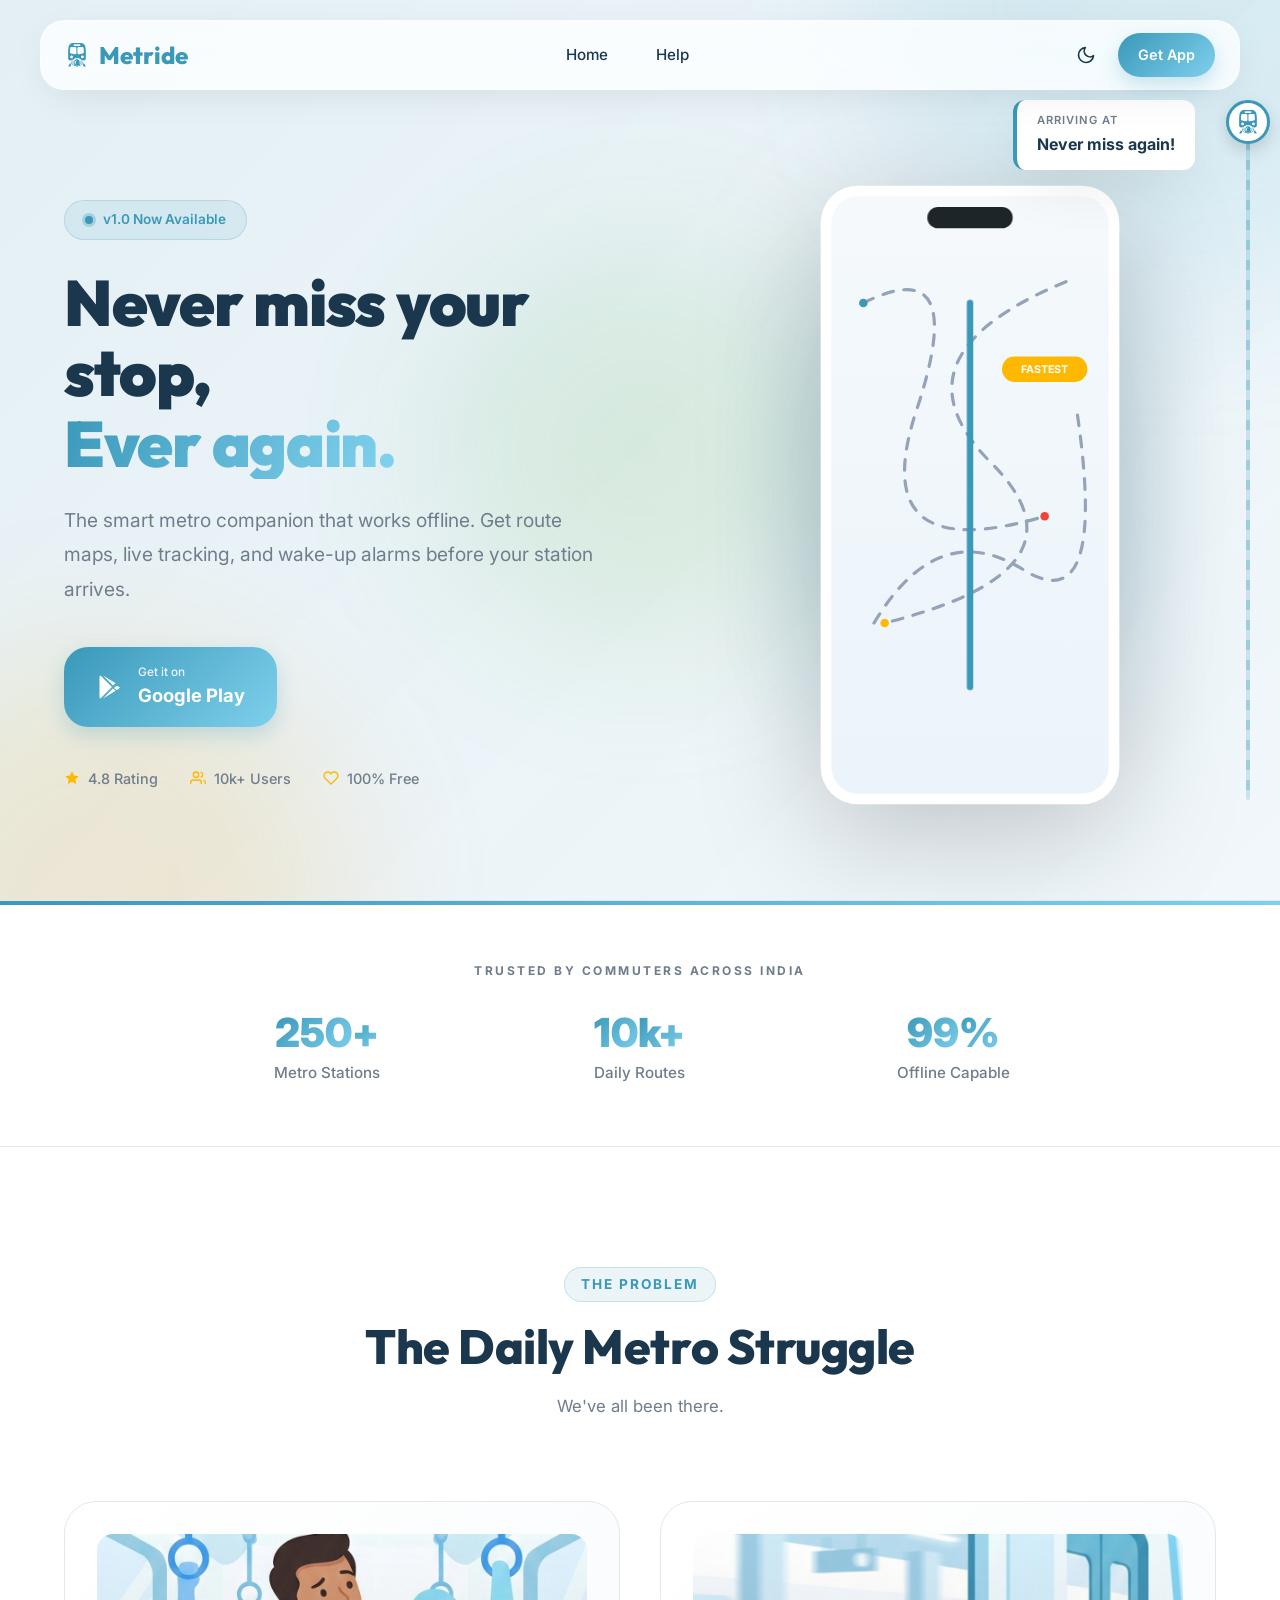
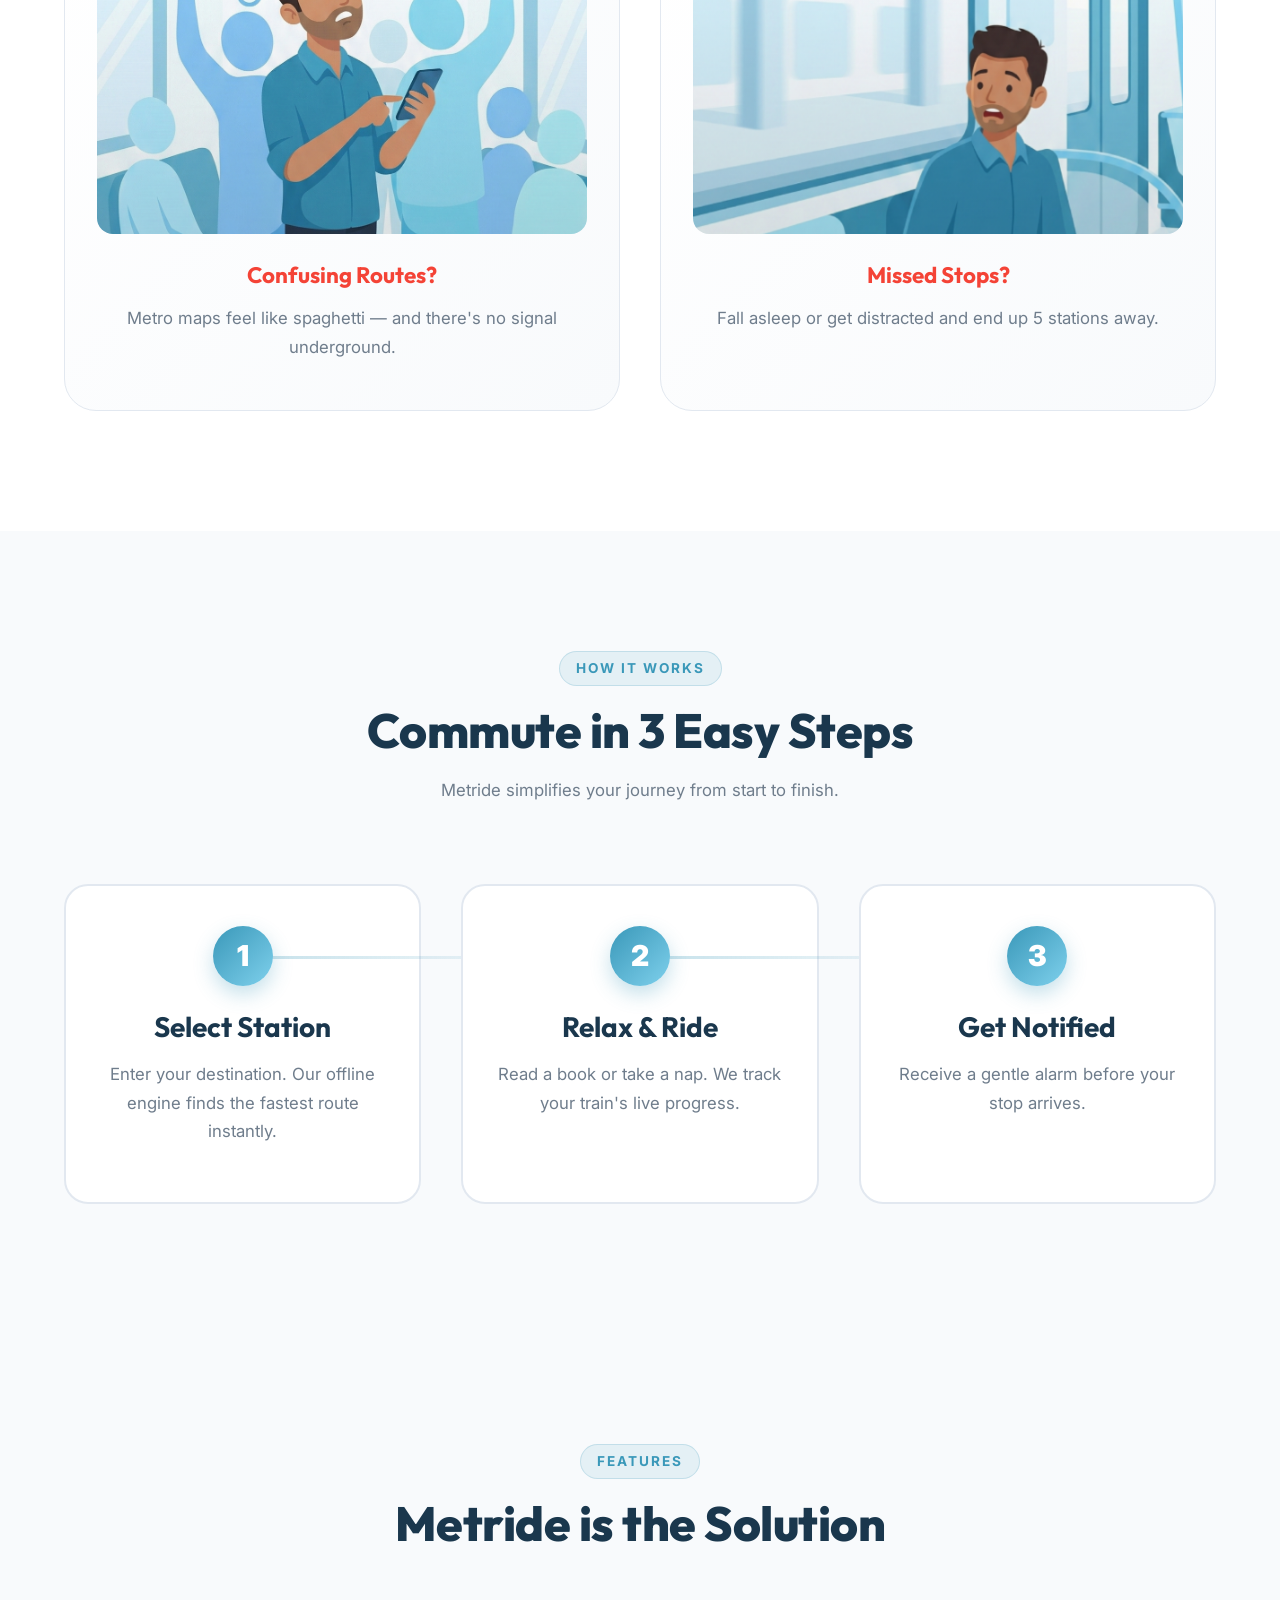
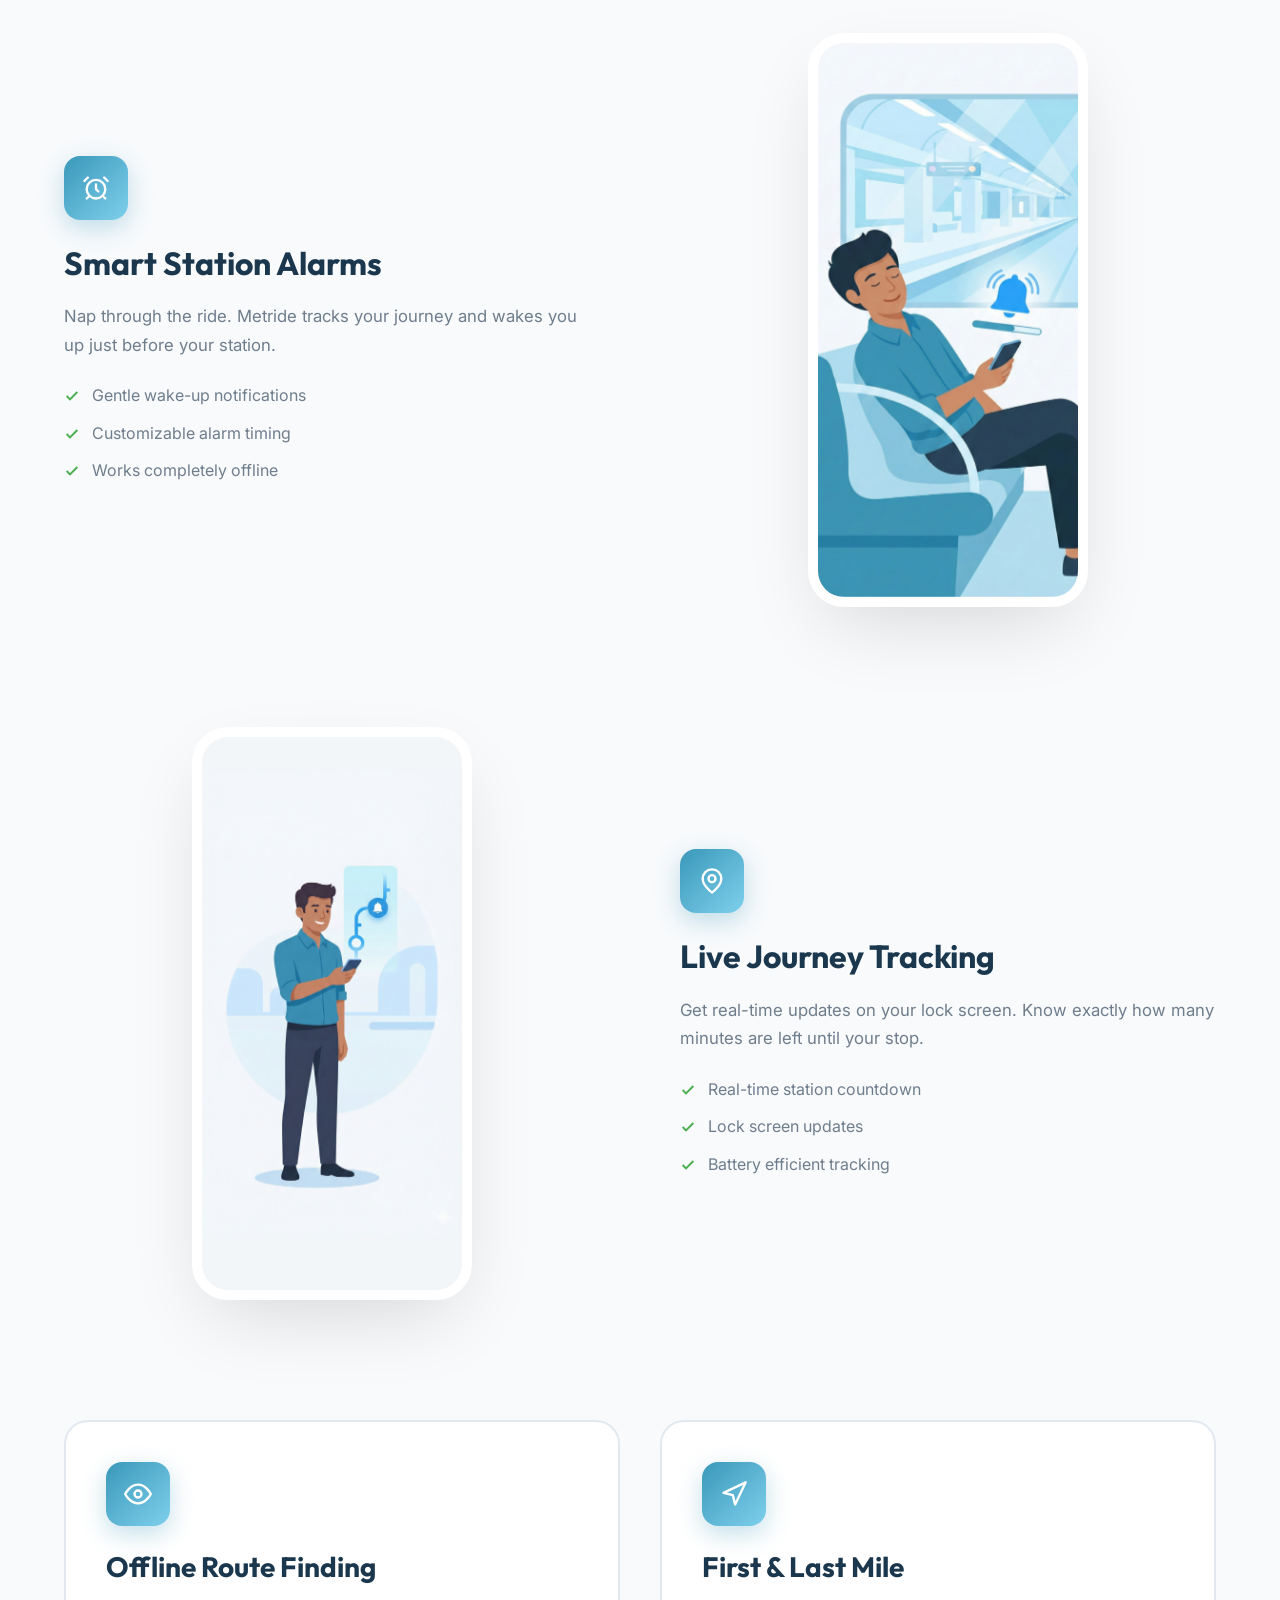
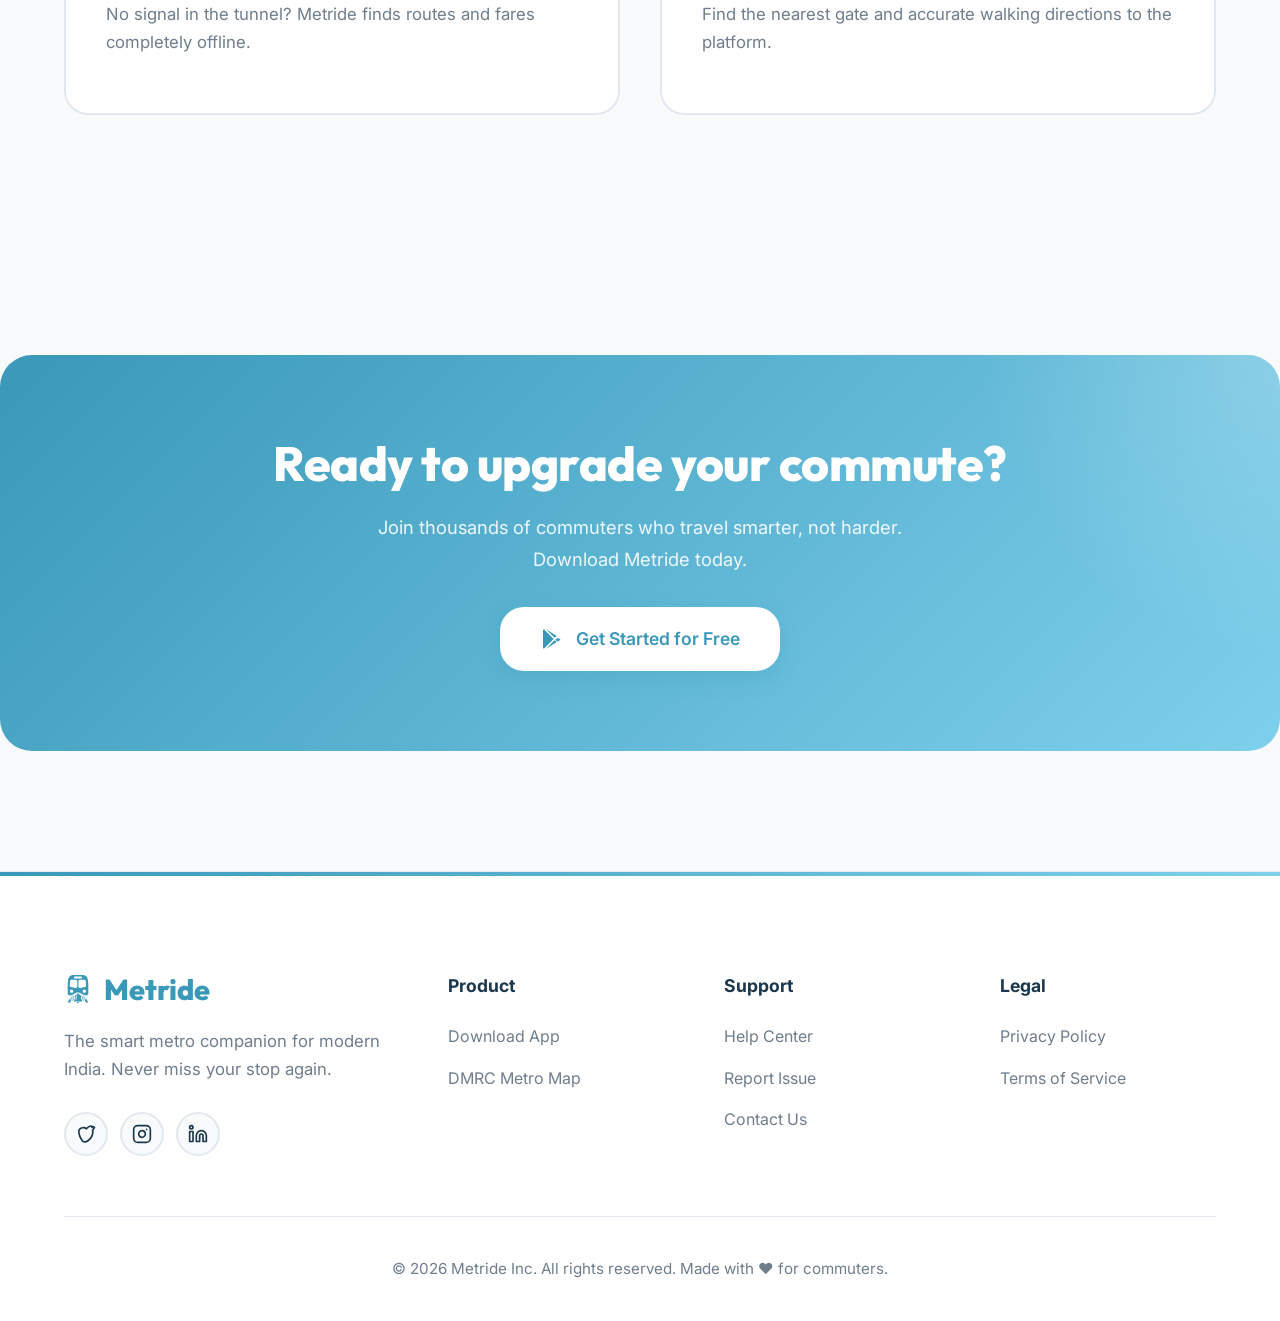
==== commit 075504b1: "report link, revamp the ui" ====
--- a/index.html
+++ b/index.html
@@ -1,951 +1,548 @@
 <!doctype html>
 <html lang="en" data-theme="light">
-  <head>
-    <meta charset="UTF-8" />
-    <meta name="viewport" content="width=device-width, initial-scale=1.0" />
-    <title>Metride - Smart Metro Navigation</title>
-    <meta
-      name="description"
-      content="The ultimate metro companion for India. Find routes offline, get station alarms, and track live journeys."
-    />
-    <link rel="preconnect" href="https://fonts.googleapis.com" />
-    <link rel="preconnect" href="https://fonts.gstatic.com" crossorigin />
-    <link
-      href="https://fonts.googleapis.com/css2?family=Inter:wght@400;500;600&family=Outfit:wght@500;700;800&display=swap"
-      rel="stylesheet"
-    />
-    <link rel="stylesheet" href="styles.css" />
-    <link rel="icon" type="image/x-icon" href="images/favicon.ico" />
-  </head>
-
-  <body>
-    <!-- Scroll Journey Tracker -->
-    <div class="scroll-tracker-container">
-      <div class="metro-track"></div>
-      <div id="metro-train" class="metro-train-icon">
-        <svg
-          xmlns="http://www.w3.org/2000/svg"
-          width="24"
-          height="24"
-          viewBox="0 0 24 24"
-          fill="none"
-          stroke="currentColor"
-          stroke-width="2"
-          stroke-linecap="round"
-          stroke-linejoin="round"
-        >
-          <path
-            fill="currentColor"
-            d="M12,2C8,2 4,2.5 4,6v9.5C4,17.43 5.57,19 7.5,19L6,20.5v0.5h2l2,-2h4l2,2h2v-0.5L16.5,19c1.93,0 3.5,-1.57 3.5,-3.5V6C20,2.5 16,2 12,2zM7.5,17c-0.83,0 -1.5,-0.67 -1.5,-1.5S6.67,14 7.5,14s1.5,0.67 1.5,1.5S8.33,17 7.5,17zM11,10H6V6h5V10zM13,10V6h5v4H13zM16.5,17c-0.83,0 -1.5,-0.67 -1.5,-1.5s0.67,-1.5 1.5,-1.5s1.5,0.67 1.5,1.5S17.33,17 16.5,17z"
-          />
-        </svg>
-      </div>
-      <div id="station-popup" class="station-popup">
-        <span class="popup-label">Arriving at</span>
-        <span id="popup-text" class="popup-station">Start</span>
-      </div>
-    </div>
-
-    <!-- Navbar -->
-    <nav class="navbar">
-      <div class="container">
-        <a href="index.html" class="logo">
-          <svg
-            xmlns="http://www.w3.org/2000/svg"
-            width="24"
-            height="24"
-            viewBox="0 0 24 24"
-            fill="none"
-            stroke="currentColor"
-            stroke-width="0.5"
-            stroke-linecap="round"
-            stroke-linejoin="round"
-          >
-            <path
-              fill="currentColor"
-              d="M12,2C8,2 4,2.5 4,6v9.5C4,17.43 5.57,19 7.5,19L6,20.5v0.5h2l2,-2h4l2,2h2v-0.5L16.5,19c1.93,0 3.5,-1.57 3.5,-3.5V6C20,2.5 16,2 12,2zM7.5,17c-0.83,0 -1.5,-0.67 -1.5,-1.5S6.67,14 7.5,14s1.5,0.67 1.5,1.5S8.33,17 7.5,17zM11,10H6V6h5V10zM13,10V6h5v4H13zM16.5,17c-0.83,0 -1.5,-0.67 -1.5,-1.5s0.67,-1.5 1.5,-1.5s1.5,0.67 1.5,1.5S17.33,17 16.5,17z"
-            />
+
+<head>
+  <meta charset="UTF-8" />
+  <meta name="viewport" content="width=device-width, initial-scale=1.0" />
+  <title>Metride - Smart Metro Navigation</title>
+  <meta name="description"
+    content="The ultimate metro companion for India. Find routes offline, get station alarms, and track live journeys." />
+  <link rel="preconnect" href="https://fonts.googleapis.com" />
+  <link rel="preconnect" href="https://fonts.gstatic.com" crossorigin />
+  <link
+    href="https://fonts.googleapis.com/css2?family=Inter:wght@400;500;600;700&family=Outfit:wght@500;700;800;900&display=swap"
+    rel="stylesheet" />
+  <link rel="stylesheet" href="styles.css" />
+  <link rel="icon" type="image/x-icon" href="images/favicon.ico" />
+</head>
+
+<body>
+  <!-- Animated Background Gradient Orbs -->
+  <div class="bg-orbs">
+    <div class="orb orb-1"></div>
+    <div class="orb orb-2"></div>
+    <div class="orb orb-3"></div>
+  </div>
+
+  <!-- Scroll Journey Tracker -->
+  <div class="scroll-tracker-container">
+    <div class="metro-track"></div>
+    <div id="metro-train" class="metro-train-icon">
+      <img src="images/logo.svg" alt="Metride Logo" width="24" height="24" />
+    </div>
+    <div id="station-popup" class="station-popup">
+      <span class="popup-label">Arriving at</span>
+      <span id="popup-text" class="popup-station">Start</span>
+    </div>
+  </div>
+
+  <!-- Navbar -->
+  <nav class="navbar">
+    <div class="container">
+      <a href="index.html" class="logo">
+        <img src="images/logo.svg" alt="Metride Logo" width="24" height="24" />
+        Metride
+      </a>
+
+      <!-- Desktop Links -->
+      <div class="nav-links">
+        <a href="index.html">Home</a>
+        <a href="help.html">Help</a>
+      </div>
+
+      <!-- Always Visible Buttons -->
+      <div class="nav-buttons">
+        <button id="theme-toggle" class="theme-toggle" aria-label="Toggle Dark Mode"></button>
+        <a href="#download" class="btn btn-primary btn-glow btn-nav">Get App</a>
+        <button class="mobile-menu-btn" aria-label="Toggle navigation">
+          <svg xmlns="http://www.w3.org/2000/svg" width="24" height="24" viewBox="0 0 24 24" fill="none"
+            stroke="currentColor" stroke-width="2" stroke-linecap="round" stroke-linejoin="round">
+            <line x1="3" y1="12" x2="21" y2="12" />
+            <line x1="3" y1="6" x2="21" y2="6" />
+            <line x1="3" y1="18" x2="21" y2="18" />
           </svg>
-          Metride
-        </a>
-
-        <!-- Desktop Links (Hidden on Mobile) -->
-        <div class="nav-links">
-          <a href="index.html">Home</a>
-          <a href="help.html">Help</a>
-        </div>
-
-        <!-- Always Visible Buttons -->
-        <div
-          class="nav-buttons"
-          style="display: flex; align-items: center; gap: 16px"
-        >
-          <button
-            id="theme-toggle"
-            class="theme-toggle"
-            aria-label="Toggle Dark Mode"
-          >
-            <!-- Icon injected by JS -->
-          </button>
-          <a
-            href="#"
-            class="btn btn-primary btn-glow"
-            style="padding: 8px 16px; font-size: 0.9rem"
-            >Get App</a
-          >
-
-          <!-- Mobile Menu Button -->
-          <button class="mobile-menu-btn" aria-label="Toggle navigation">
-            <svg
-              xmlns="http://www.w3.org/2000/svg"
-              width="24"
-              height="24"
-              viewBox="0 0 24 24"
-              fill="none"
-              stroke="currentColor"
-              stroke-width="2"
-              stroke-linecap="round"
-              stroke-linejoin="round"
-            >
-              <line x1="3" y1="12" x2="21" y2="12" />
-              <line x1="3" y1="6" x2="21" y2="6" />
-              <line x1="3" y1="18" x2="21" y2="18" />
-            </svg>
-          </button>
-        </div>
-      </div>
-    </nav>
-
-    <!-- Hero Section -->
-    <section class="hero">
-      <div class="container hero-content">
-        <div class="hero-text">
-          <div class="hero-badge fade-in-up">
-            <span class="badge-dot"></span>
-            <span>v1.0 Now Available</span>
-          </div>
-
-          <h1 class="fade-in-up stagger-1">
-            Never miss your stop,<br />
-            <span class="text-gradient-animated">Ever again.</span>
-          </h1>
-
-          <p class="hero-subtitle fade-in-up stagger-2">
-            The smart metro companion that works offline. Get route maps, live
-            tracking, and wake-up alarms before your station arrives.
-          </p>
-
-          <div class="hero-buttons fade-in-up stagger-3">
-            <a href="#" class="btn btn-primary btn-glow">
-              <svg
-                xmlns="http://www.w3.org/2000/svg"
-                width="24"
-                height="24"
-                viewBox="0 0 24 24"
-                fill="currentColor"
-                style="margin-right: 12px"
-              >
-                <path
-                  d="M3,20.5V3.5C3,2.91 3.34,2.39 3.84,2.15L13.69,12L3.84,21.85C3.34,21.6 3,21.09 3,20.5M16.81,15.12L6.05,21.84L14.54,13.35L16.81,15.12M20.3,12C20.3,12.96 19.6,13.61 18.2,14.37L17.73,14.63L15.39,12.8L17.73,10.97L18.2,11.23C19.6,12 20.3,12 20.3,12M16.81,8.88L14.54,10.65L6.05,2.16L16.81,8.88Z"
-                />
-              </svg>
-              <div style="text-align: left">
-                <span
-                  style="
-                    display: block;
-                    font-size: 0.7em;
-                    opacity: 0.9;
-                    font-weight: normal;
-                  "
-                  >Get it on</span
-                >
-                <span style="font-weight: 700; font-size: 1.1em"
-                  >Google Play</span
-                >
-              </div>
-            </a>
-          </div>
-        </div>
-
-        <div class="hero-visual fade-in-up stagger-2">
-          <!-- Abstract graphical representation of app -->
-          <div class="phone-mockup">
-            <svg
-              class="phone-svg"
-              viewBox="0 0 300 600"
-              xmlns="http://www.w3.org/2000/svg"
-            >
-              <!-- Definitions for gradients/masks -->
-              <defs>
-                <linearGradient
-                  id="screenGradient"
-                  x1="0%"
-                  y1="0%"
-                  x2="0%"
-                  y2="100%"
-                >
-                  <stop
-                    offset="0%"
-                    style="stop-color: #f5f9fc; stop-opacity: 1"
-                  />
-                  <stop
-                    offset="100%"
-                    style="stop-color: #ebf4fa; stop-opacity: 1"
-                  />
-                </linearGradient>
-                <filter id="glow">
-                  <feGaussianBlur stdDeviation="2.5" result="coloredBlur" />
-                  <feMerge>
-                    <feMergeNode in="coloredBlur" />
-                    <feMergeNode in="SourceGraphic" />
-                  </feMerge>
-                </filter>
-              </defs>
-
-              <!-- Phone Body -->
-              <rect
-                class="phone-body-bg"
-                x="10"
-                y="10"
-                width="280"
-                height="580"
-                rx="35"
-              />
-
-              <!-- Screen Area (Clipped content goes here) -->
-              <g transform="translate(20, 20)">
-                <rect class="screen-bg" width="260" height="560" rx="25" />
-
-                <!-- Scene 1: Route Confusion (Groups of random lines) -->
-                <g id="scene-confusion" class="scene">
+        </button>
+      </div>
+    </div>
+  </nav>
+
+  <!-- Hero Section -->
+  <section class="hero">
+    <div class="container hero-content">
+      <div class="hero-text">
+        <div class="hero-badge fade-in-up">
+          <span class="badge-dot"></span>
+          <span>v1.0 Now Available</span>
+        </div>
+
+        <h1 class="fade-in-up stagger-1">
+          Never miss your stop,<br />
+          <span class="text-gradient-animated">Ever again.</span>
+        </h1>
+
+        <p class="hero-subtitle fade-in-up stagger-2">
+          The smart metro companion that works offline. Get route maps, live
+          tracking, and wake-up alarms before your station arrives.
+        </p>
+
+        <div class="hero-buttons fade-in-up stagger-3">
+          <a href="#download" class="btn btn-primary btn-glow btn-hero">
+            <svg xmlns="http://www.w3.org/2000/svg" width="24" height="24" viewBox="0 0 24 24" fill="currentColor">
+              <path
+                d="M3,20.5V3.5C3,2.91 3.34,2.39 3.84,2.15L13.69,12L3.84,21.85C3.34,21.6 3,21.09 3,20.5M16.81,15.12L6.05,21.84L14.54,13.35L16.81,15.12M20.3,12C20.3,12.96 19.6,13.61 18.2,14.37L17.73,14.63L15.39,12.8L17.73,10.97L18.2,11.23C19.6,12 20.3,12 20.3,12M16.81,8.88L14.54,10.65L6.05,2.16L16.81,8.88Z" />
+            </svg>
+            <div>
+              <span class="btn-sublabel">Get it on</span>
+              <span class="btn-mainlabel">Google Play</span>
+            </div>
+          </a>
+        </div>
+
+        <!-- Trust Indicators -->
+        <div class="hero-trust fade-in-up stagger-4">
+          <div class="trust-item">
+            <svg xmlns="http://www.w3.org/2000/svg" width="16" height="16" viewBox="0 0 24 24" fill="currentColor">
+              <path
+                d="M12 2L15.09 8.26L22 9.27L17 14.14L18.18 21.02L12 17.77L5.82 21.02L7 14.14L2 9.27L8.91 8.26L12 2Z" />
+            </svg>
+            <span>4.8 Rating</span>
+          </div>
+          <div class="trust-item">
+            <svg xmlns="http://www.w3.org/2000/svg" width="16" height="16" viewBox="0 0 24 24" fill="none"
+              stroke="currentColor" stroke-width="2">
+              <path d="M17 21v-2a4 4 0 0 0-4-4H5a4 4 0 0 0-4 4v2"></path>
+              <circle cx="9" cy="7" r="4"></circle>
+              <path d="M23 21v-2a4 4 0 0 0-3-3.87"></path>
+              <path d="M16 3.13a4 4 0 0 1 0 7.75"></path>
+            </svg>
+            <span>10k+ Users</span>
+          </div>
+          <div class="trust-item">
+            <svg xmlns="http://www.w3.org/2000/svg" width="16" height="16" viewBox="0 0 24 24" fill="none"
+              stroke="currentColor" stroke-width="2">
+              <path
+                d="M20.84 4.61a5.5 5.5 0 0 0-7.78 0L12 5.67l-1.06-1.06a5.5 5.5 0 0 0-7.78 7.78l1.06 1.06L12 21.23l7.78-7.78 1.06-1.06a5.5 5.5 0 0 0 0-7.78z">
+              </path>
+            </svg>
+            <span>100% Free</span>
+          </div>
+        </div>
+      </div>
+
+      <div class="hero-visual fade-in-up stagger-2">
+        <div class="phone-mockup">
+          <div class="phone-glow"></div>
+          <svg class="phone-svg" viewBox="0 0 300 600" xmlns="http://www.w3.org/2000/svg">
+            <defs>
+              <linearGradient id="screenGradient" x1="0%" y1="0%" x2="0%" y2="100%">
+                <stop offset="0%" style="stop-color: #f5f9fc; stop-opacity: 1" />
+                <stop offset="100%" style="stop-color: #ebf4fa; stop-opacity: 1" />
+              </linearGradient>
+              <filter id="glow">
+                <feGaussianBlur stdDeviation="2.5" result="coloredBlur" />
+                <feMerge>
+                  <feMergeNode in="coloredBlur" />
+                  <feMergeNode in="SourceGraphic" />
+                </feMerge>
+              </filter>
+            </defs>
+
+            <rect class="phone-body-bg" x="10" y="10" width="280" height="580" rx="35" />
+
+            <g transform="translate(20, 20)">
+              <rect class="screen-bg" width="260" height="560" rx="25" />
+
+              <!-- Scene 1: Route Confusion -->
+              <g id="scene-confusion" class="scene">
+                <path class="chaos-line line-1" d="M30,100 Q130,50 80,200 T200,300" stroke="#94A3B8" stroke-width="3"
+                  fill="none" stroke-linecap="round" />
+                <path class="chaos-line line-2" d="M220,80 Q50,150 150,250 T50,400" stroke="#94A3B8" stroke-width="3"
+                  fill="none" stroke-linecap="round" />
+                <path class="chaos-line line-3" d="M40,400 Q100,300 180,350 T230,200" stroke="#94A3B8" stroke-width="3"
+                  fill="none" stroke-linecap="round" />
+
+                <circle class="chaos-dot dot-1" cx="30" cy="100" r="4" fill="#3A98B9" />
+                <circle class="chaos-dot dot-2" cx="200" cy="300" r="4" fill="#F44336" />
+                <circle class="chaos-dot dot-3" cx="50" cy="400" r="4" fill="#FFB800" />
+              </g>
+
+              <!-- Scene 2: Smart Processing -->
+              <g id="scene-processing" class="scene">
+                <circle class="ripple" cx="130" cy="280" r="20" fill="none" stroke="#3A98B9" stroke-width="2"
+                  opacity="0" />
+                <circle class="ripple-delayed" cx="130" cy="280" r="20" fill="none" stroke="#7ed0ec" stroke-width="2"
+                  opacity="0" />
+
+                <path id="clean-route" class="route-path" d="M130,100 L130,280 L130,460" stroke="#3A98B9"
+                  stroke-width="6" fill="none" stroke-linecap="round" stroke-dasharray="400" stroke-dashoffset="400" />
+
+                <g id="fastest-badge" class="badge" opacity="0" transform="translate(160, 150)">
+                  <rect width="80" height="24" rx="12" fill="#FFB800" />
+                  <text x="40" y="16" font-family="'Inter', sans-serif" font-size="10" font-weight="bold" fill="white"
+                    text-anchor="middle">FASTEST</text>
+                </g>
+              </g>
+
+              <!-- Scene 3: Live Journey -->
+              <g id="scene-live" class="scene">
+                <circle class="station stop-1" cx="130" cy="100" r="6" fill="#3A98B9" />
+                <circle class="station stop-2" cx="130" cy="280" r="6" fill="#3A98B9" />
+                <circle class="station stop-3" cx="130" cy="460" r="6" fill="#1E2528" stroke="#3A98B9"
+                  stroke-width="2" />
+
+                <circle id="moving-train" cx="130" cy="100" r="8" fill="#3A98B9" stroke="white" stroke-width="2">
+                  <animate attributeName="cy" from="100" to="460" dur="2s" begin="3.5s" fill="freeze" calcMode="spline"
+                    keySplines="0.42 0 0.58 1" />
+                </circle>
+
+                <g id="next-stop-card" transform="translate(30, 380)" opacity="0">
+                  <rect class="card-bg" width="200" height="60" rx="12" filter="url(#glow)" />
+                  <text x="20" y="25" font-family="'Inter', sans-serif" font-size="10" class="card-label">NEXT
+                    STOP</text>
+                  <text x="20" y="45" font-family="'Outfit', sans-serif" font-size="16" font-weight="bold"
+                    class="card-title">Rajiv Chowk</text>
+                  <text x="140" y="45" font-family="'Outfit', sans-serif" font-size="14" font-weight="bold"
+                    class="card-time">2 min</text>
+                </g>
+
+                <g id="alarm-icon" transform="translate(180, 50) scale(0)" opacity="0">
+                  <circle cx="15" cy="15" r="15" fill="#F44336" />
                   <path
-                    class="chaos-line line-1"
-                    d="M30,100 Q130,50 80,200 T200,300"
-                    stroke="#94A3B8"
-                    stroke-width="3"
-                    fill="none"
-                    stroke-linecap="round"
-                  />
-                  <path
-                    class="chaos-line line-2"
-                    d="M220,80 Q50,150 150,250 T50,400"
-                    stroke="#94A3B8"
-                    stroke-width="3"
-                    fill="none"
-                    stroke-linecap="round"
-                  />
-                  <path
-                    class="chaos-line line-3"
-                    d="M40,400 Q100,300 180,350 T230,200"
-                    stroke="#94A3B8"
-                    stroke-width="3"
-                    fill="none"
-                    stroke-linecap="round"
-                  />
-
-                  <!-- Confused dots -->
-                  <circle
-                    class="chaos-dot dot-1"
-                    cx="30"
-                    cy="100"
-                    r="4"
-                    fill="#3A98B9"
-                  />
-                  <circle
-                    class="chaos-dot dot-2"
-                    cx="200"
-                    cy="300"
-                    r="4"
-                    fill="#F44336"
-                  />
-                  <circle
-                    class="chaos-dot dot-3"
-                    cx="50"
-                    cy="400"
-                    r="4"
-                    fill="#FFB800"
-                  />
+                    d="M15 8L17 12H13L15 8ZM15 22C13.8954 22 13 21.1046 13 20H17C17 21.1046 16.1046 22 15 22ZM21 17H9V11C9 7.68629 11.6863 5 15 5C18.3137 5 21 7.68629 21 11V17Z"
+                    fill="white" />
                 </g>
-
-                <!-- Scene 2: Smart Processing (Scanning/Ripple) -->
-                <g id="scene-processing" class="scene">
-                  <circle
-                    class="ripple"
-                    cx="130"
-                    cy="280"
-                    r="20"
-                    fill="none"
-                    stroke="#3A98B9"
-                    stroke-width="2"
-                    opacity="0"
-                  />
-                  <circle
-                    class="ripple-delayed"
-                    cx="130"
-                    cy="280"
-                    r="20"
-                    fill="none"
-                    stroke="#7ed0ec"
-                    stroke-width="2"
-                    opacity="0"
-                  />
-
-                  <!-- Clean Route Path (Hidden initially) -->
-                  <path
-                    id="clean-route"
-                    class="route-path"
-                    d="M130,100 L130,280 L130,460"
-                    stroke="#3A98B9"
-                    stroke-width="6"
-                    fill="none"
-                    stroke-linecap="round"
-                    stroke-dasharray="400"
-                    stroke-dashoffset="400"
-                  />
-
-                  <!-- Gold Highlight Badge -->
-                  <g
-                    id="fastest-badge"
-                    class="badge"
-                    opacity="0"
-                    transform="translate(160, 150)"
-                  >
-                    <rect width="80" height="24" rx="12" fill="#FFB800" />
-                    <text
-                      x="40"
-                      y="16"
-                      font-family="'Inter', sans-serif"
-                      font-size="10"
-                      font-weight="bold"
-                      fill="white"
-                      text-anchor="middle"
-                    >
-                      FASTEST
-                    </text>
-                  </g>
+              </g>
+
+              <!-- Scene 4: Alarm / Arrived Screen -->
+              <g id="scene-final" class="scene" opacity="0">
+                <g transform="translate(130, 260)">
+                  <circle class="alarm-ripple delay-2" r="40" fill="none" stroke="#FFB800" stroke-width="2" />
+                  <circle class="alarm-ripple delay-1" r="40" fill="none" stroke="#FFB800" stroke-width="2" />
+                  <circle class="alarm-ripple" r="40" fill="none" stroke="#FFB800" stroke-width="2" />
+
+                  <circle r="35" fill="#FFB800" />
+                  <path transform="translate(-12, -12) scale(1)"
+                    d="M12 22c1.1 0 2-.9 2-2h-4c0 1.1.9 2 2 2zm6-6v-5c0-3.07-1.63-5.64-4.5-6.32V4c0-.83-.67-1.5-1.5-1.5s-1.5.67-1.5 1.5v.68C7.64 5.36 6 7.92 6 11v5l-2 2v1h16v-1l-2-2z"
+                    fill="white" />
                 </g>
 
-                <!-- Scene 3: Live Journey -->
-                <g id="scene-live" class="scene">
-                  <!-- Stops -->
-                  <circle
-                    class="station stop-1"
-                    cx="130"
-                    cy="100"
-                    r="6"
-                    fill="#3A98B9"
-                  />
-                  <circle
-                    class="station stop-2"
-                    cx="130"
-                    cy="280"
-                    r="6"
-                    fill="#3A98B9"
-                  />
-                  <circle
-                    class="station stop-3"
-                    cx="130"
-                    cy="460"
-                    r="6"
-                    fill="#1E2528"
-                    stroke="#3A98B9"
-                    stroke-width="2"
-                  />
-
-                  <!-- Live Indicator (Moving Train/Dot) -->
-                  <circle
-                    id="moving-train"
-                    cx="130"
-                    cy="100"
-                    r="8"
-                    fill="#3A98B9"
-                    stroke="white"
-                    stroke-width="2"
-                  >
-                    <animate
-                      attributeName="cy"
-                      from="100"
-                      to="460"
-                      dur="2s"
-                      begin="3.5s"
-                      fill="freeze"
-                      calcMode="spline"
-                      keySplines="0.42 0 0.58 1"
-                    />
-                  </circle>
-
-                  <!-- Next Stop Card (Floating UI) -->
-                  <g
-                    id="next-stop-card"
-                    transform="translate(30, 380)"
-                    opacity="0"
-                  >
-                    <rect
-                      class="card-bg"
-                      width="200"
-                      height="60"
-                      rx="12"
-                      filter="url(#glow)"
-                    />
-                    <text
-                      x="20"
-                      y="25"
-                      font-family="'Inter', sans-serif"
-                      font-size="10"
-                      class="card-label"
-                    >
-                      NEXT STOP
-                    </text>
-                    <text
-                      x="20"
-                      y="45"
-                      font-family="'Outfit', sans-serif"
-                      font-size="16"
-                      font-weight="bold"
-                      class="card-title"
-                    >
-                      Rajiv Chowk
-                    </text>
-                    <text
-                      x="140"
-                      y="45"
-                      font-family="'Outfit', sans-serif"
-                      font-size="14"
-                      font-weight="bold"
-                      class="card-time"
-                    >
-                      2 min
-                    </text>
-                  </g>
-
-                  <!-- Alarm Icon -->
-                  <g
-                    id="alarm-icon"
-                    transform="translate(180, 50) scale(0)"
-                    opacity="0"
-                  >
-                    <circle cx="15" cy="15" r="15" fill="#F44336" />
-                    <path
-                      d="M15 8L17 12H13L15 8ZM15 22C13.8954 22 13 21.1046 13 20H17C17 21.1046 16.1046 22 15 22ZM21 17H9V11C9 7.68629 11.6863 5 15 5C18.3137 5 21 7.68629 21 11V17Z"
-                      fill="white"
-                    />
-                  </g>
-                </g>
-
-                <!-- Scene 4: Confidence (Final Static State simplified) -->
-                <!-- Scene 4: Alarm / Arrived Screen -->
-                <g id="scene-final" class="scene" opacity="0">
-                  <!-- Center: Pulse Effect -->
-                  <g transform="translate(130, 260)">
-                    <circle
-                      class="alarm-ripple delay-2"
-                      r="40"
-                      fill="none"
-                      stroke="#FFB800"
-                      stroke-width="2"
-                    />
-                    <circle
-                      class="alarm-ripple delay-1"
-                      r="40"
-                      fill="none"
-                      stroke="#FFB800"
-                      stroke-width="2"
-                    />
-                    <circle
-                      class="alarm-ripple"
-                      r="40"
-                      fill="none"
-                      stroke="#FFB800"
-                      stroke-width="2"
-                    />
-
-                    <!-- Main Bell Icon Circle -->
-                    <circle r="35" fill="#FFB800" />
-                    <!-- Bell Icon White -->
-                    <path
-                      transform="translate(-12, -12) scale(1)"
-                      d="M12 22c1.1 0 2-.9 2-2h-4c0 1.1.9 2 2 2zm6-6v-5c0-3.07-1.63-5.64-4.5-6.32V4c0-.83-.67-1.5-1.5-1.5s-1.5.67-1.5 1.5v.68C7.64 5.36 6 7.92 6 11v5l-2 2v1h16v-1l-2-2z"
-                      fill="white"
-                    />
-                  </g>
-
-                  <!-- Top Text -->
-                  <text
-                    x="130"
-                    y="100"
-                    font-family="'Inter', sans-serif"
-                    font-size="14"
-                    font-weight="700"
-                    fill="#6F7D8C"
-                    text-anchor="middle"
-                    letter-spacing="1"
-                  >
-                    YOU'VE ARRIVED
-                  </text>
-                  <text
-                    x="130"
-                    y="140"
-                    font-family="'Outfit', sans-serif"
-                    font-size="24"
-                    font-weight="800"
-                    class="card-title-alarm"
-                    text-anchor="middle"
-                  >
-                    Rajiv Chowk
-                  </text>
-
-                  <!-- Bottom: Swipe to Dismiss -->
-                  <g transform="translate(50, 480)">
-                    <rect
-                      class="swipe-bg"
-                      width="160"
-                      height="50"
-                      rx="25"
-                      fill="#E0E7ED"
-                      opacity="0.5"
-                    />
-                    <text
-                      x="95"
-                      y="30"
-                      font-family="'Inter', sans-serif"
-                      font-size="12"
-                      class="swipe-text"
-                      text-anchor="middle"
-                      font-weight="600"
-                    >
-                      Swipe to dismiss
-                    </text>
-
-                    <!-- Slider Button -->
-                    <g class="swipe-hint">
-                      <circle cx="25" cy="25" r="21" fill="#FFB800" />
-                      <path
-                        d="M21 20 L27 25 L21 30"
-                        stroke="white"
-                        stroke-width="2"
-                        fill="none"
-                        stroke-linecap="round"
-                        stroke-linejoin="round"
-                      />
-                    </g>
+                <text x="130" y="100" font-family="'Inter', sans-serif" font-size="14" font-weight="700" fill="#6F7D8C"
+                  text-anchor="middle" letter-spacing="1">YOU'VE ARRIVED</text>
+                <text x="130" y="140" font-family="'Outfit', sans-serif" font-size="24" font-weight="800"
+                  class="card-title-alarm" text-anchor="middle">Rajiv Chowk</text>
+
+                <g transform="translate(50, 480)">
+                  <rect class="swipe-bg" width="160" height="50" rx="25" fill="#E0E7ED" opacity="0.5" />
+                  <text x="95" y="30" font-family="'Inter', sans-serif" font-size="12" class="swipe-text"
+                    text-anchor="middle" font-weight="600">Swipe to dismiss</text>
+
+                  <g class="swipe-hint">
+                    <circle cx="25" cy="25" r="21" fill="#FFB800" />
+                    <path d="M21 20 L27 25 L21 30" stroke="white" stroke-width="2" fill="none" stroke-linecap="round"
+                      stroke-linejoin="round" />
                   </g>
                 </g>
               </g>
-
-              <!-- Phone Notion/Camera -->
-              <rect
-                x="110"
-                y="30"
-                width="80"
-                height="20"
-                rx="10"
-                fill="#1E2528"
-              />
-            </svg>
-          </div>
-        </div>
-      </div>
-    </section>
-
-    <!-- Trusted / Stats Section -->
-    <section class="stats-section">
+            </g>
+
+            <rect x="110" y="30" width="80" height="20" rx="10" fill="#1E2528" />
+          </svg>
+        </div>
+      </div>
+    </div>
+  </section>
+  <!-- Stats Section -->
+  <section class="stats-section">
+    <div class="container">
+      <p class="stats-label">TRUSTED BY COMMUTERS ACROSS INDIA</p>
+      <div class="stats-grid">
+        <div class="stat-item">
+          <span class="stat-number" data-count="250">250</span><span class="stat-number">+</span>
+          <span class="stat-desc">Metro Stations</span>
+        </div>
+        <div class="stat-item">
+          <span class="stat-number" data-count="10">10</span><span class="stat-number">k+</span>
+          <span class="stat-desc">Daily Routes</span>
+        </div>
+        <!-- <div class="stat-item">
+          <span class="stat-number">4.8</span>
+          <span class="stat-desc">App Rating</span>
+        </div> -->
+        <div class="stat-item">
+          <span class="stat-number" data-count="100">99</span><span class="stat-number">%</span>
+          <span class="stat-desc">Offline Capable</span>
+        </div>
+      </div>
+    </div>
+  </section>
+
+  <!-- Problems Section -->
+  <section class="section section-alt">
+    <div class="container">
+      <div class="section-header">
+        <span class="section-label">The Problem</span>
+        <h2>The Daily Metro Struggle</h2>
+        <p>We've all been there.</p>
+      </div>
+
+      <div class="problems-grid">
+        <div class="problem-card">
+          <div class="problem-img-wrapper">
+            <img src="images/problem-confused-inside.png" alt="Confused inside metro" loading="lazy" />
+          </div>
+          <h3>Confusing Routes?</h3>
+          <p>Metro maps feel like spaghetti — and there's no signal underground.</p>
+        </div>
+
+        <div class="problem-card">
+          <div class="problem-img-wrapper">
+            <img src="images/problem-missed-station.png" alt="Missed station" loading="lazy" />
+          </div>
+          <h3>Missed Stops?</h3>
+          <p>Fall asleep or get distracted and end up 5 stations away.</p>
+        </div>
+      </div>
+    </div>
+  </section>
+
+  <!-- How It Works Section -->
+  <section class="section">
+    <div class="container">
+      <div class="section-header">
+        <span class="section-label">How It Works</span>
+        <h2>Commute in 3 Easy Steps</h2>
+        <p>Metride simplifies your journey from start to finish.</p>
+      </div>
+
+      <div class="steps-grid">
+        <div class="step-card">
+          <div class="step-number">1</div>
+          <h3>Select Station</h3>
+          <p>Enter your destination. Our offline engine finds the fastest route instantly.</p>
+        </div>
+        <div class="step-card">
+          <div class="step-number">2</div>
+          <h3>Relax & Ride</h3>
+          <p>Read a book or take a nap. We track your train's live progress.</p>
+        </div>
+        <div class="step-card">
+          <div class="step-number">3</div>
+          <h3>Get Notified</h3>
+          <p>Receive a gentle alarm before your stop arrives.</p>
+        </div>
+      </div>
+    </div>
+  </section>
+  <!-- Features Showcase -->
+  <section class="section section-features">
+    <div class="container">
+      <div class="section-header">
+        <span class="section-label">Features</span>
+        <h2>Metride is the Solution</h2>
+      </div>
+
+      <!-- Feature 1: Alarms -->
+      <div class="feature-split">
+        <div class="feature-text">
+          <div class="feature-icon">
+            <svg xmlns="http://www.w3.org/2000/svg" width="28" height="28" viewBox="0 0 24 24" fill="none"
+              stroke="currentColor" stroke-width="2" stroke-linecap="round" stroke-linejoin="round">
+              <circle cx="12" cy="13" r="8" />
+              <path d="M12 9v4l2 2" />
+              <path d="M5 3 2 6" />
+              <path d="m22 6-3-3" />
+              <path d="M6.38 18.7 4 21" />
+              <path d="M17.64 18.67 20 21" />
+            </svg>
+          </div>
+          <h3>Smart Station Alarms</h3>
+          <p>Nap through the ride. Metride tracks your journey and wakes you up just before your station.</p>
+          <ul class="feature-list">
+            <li>
+              <svg xmlns="http://www.w3.org/2000/svg" width="16" height="16" viewBox="0 0 24 24" fill="none"
+                stroke="currentColor" stroke-width="3">
+                <polyline points="20 6 9 17 4 12"></polyline>
+              </svg>
+              Gentle wake-up notifications
+            </li>
+            <li>
+              <svg xmlns="http://www.w3.org/2000/svg" width="16" height="16" viewBox="0 0 24 24" fill="none"
+                stroke="currentColor" stroke-width="3">
+                <polyline points="20 6 9 17 4 12"></polyline>
+              </svg>
+              Customizable alarm timing
+            </li>
+            <li>
+              <svg xmlns="http://www.w3.org/2000/svg" width="16" height="16" viewBox="0 0 24 24" fill="none"
+                stroke="currentColor" stroke-width="3">
+                <polyline points="20 6 9 17 4 12"></polyline>
+              </svg>
+              Works completely offline
+            </li>
+          </ul>
+        </div>
+        <div class="feature-image">
+          <div class="phone-frame">
+            <img src="images/feature-alarm.png" alt="Station Alarm Feature" class="img-responsive" loading="lazy" />
+          </div>
+        </div>
+      </div>
+
+      <!-- Feature 2: Notifications -->
+      <div class="feature-split reverse">
+        <div class="feature-text">
+          <div class="feature-icon">
+            <svg xmlns="http://www.w3.org/2000/svg" width="28" height="28" viewBox="0 0 24 24" fill="none"
+              stroke="currentColor" stroke-width="2" stroke-linecap="round" stroke-linejoin="round">
+              <path d="M20 10c0 6-8 12-8 12s-8-6-8-12a8 8 0 0 1 16 0Z" />
+              <circle cx="12" cy="10" r="3" />
+            </svg>
+          </div>
+          <h3>Live Journey Tracking</h3>
+          <p>Get real-time updates on your lock screen. Know exactly how many minutes are left until your stop.</p>
+          <ul class="feature-list">
+            <li>
+              <svg xmlns="http://www.w3.org/2000/svg" width="16" height="16" viewBox="0 0 24 24" fill="none"
+                stroke="currentColor" stroke-width="3">
+                <polyline points="20 6 9 17 4 12"></polyline>
+              </svg>
+              Real-time station countdown
+            </li>
+            <li>
+              <svg xmlns="http://www.w3.org/2000/svg" width="16" height="16" viewBox="0 0 24 24" fill="none"
+                stroke="currentColor" stroke-width="3">
+                <polyline points="20 6 9 17 4 12"></polyline>
+              </svg>
+              Lock screen updates
+            </li>
+            <li>
+              <svg xmlns="http://www.w3.org/2000/svg" width="16" height="16" viewBox="0 0 24 24" fill="none"
+                stroke="currentColor" stroke-width="3">
+                <polyline points="20 6 9 17 4 12"></polyline>
+              </svg>
+              Battery efficient tracking
+            </li>
+          </ul>
+        </div>
+        <div class="feature-image">
+          <div class="phone-frame">
+            <img src="images/feature-notification.png" alt="Notification Feature" class="img-responsive"
+              loading="lazy" />
+          </div>
+        </div>
+      </div>
+
+      <!-- Other Features Grid -->
+      <div class="features-grid">
+        <div class="feature-card">
+          <div class="feature-icon">
+            <svg xmlns="http://www.w3.org/2000/svg" width="28" height="28" viewBox="0 0 24 24" fill="none"
+              stroke="currentColor" stroke-width="2" stroke-linecap="round" stroke-linejoin="round">
+              <path d="M1 12s4-8 11-8 11 8 11 8-4 8-11 8-11-8-11-8z" />
+              <circle cx="12" cy="12" r="3" />
+            </svg>
+          </div>
+          <h3>Offline Route Finding</h3>
+          <p>No signal in the tunnel? Metride finds routes and fares completely offline.</p>
+        </div>
+        <div class="feature-card">
+          <div class="feature-icon">
+            <svg xmlns="http://www.w3.org/2000/svg" width="28" height="28" viewBox="0 0 24 24" fill="none"
+              stroke="currentColor" stroke-width="2" stroke-linecap="round" stroke-linejoin="round">
+              <polygon points="3 11 22 2 13 21 11 13 3 11" />
+            </svg>
+          </div>
+          <h3>First & Last Mile</h3>
+          <p>Find the nearest gate and accurate walking directions to the platform.</p>
+        </div>
+      </div>
+    </div>
+  </section>
+
+  <!-- CTA Section -->
+  <section class="section cta-section" id="download">
+    <div class="cta-card">
+      <div class="cta-glow"></div>
       <div class="container">
-        <p class="stats-label">TRUSTED BY COMMUTERS ACROSS INDIA</p>
-        <div class="stats-grid">
-          <div class="stat-item">
-            <span class="stat-number">250+</span>
-            <span class="stat-desc">Metro Stations</span>
-          </div>
-          <div class="stat-item">
-            <span class="stat-number">10k+</span>
-            <span class="stat-desc">Daily Routes</span>
-          </div>
-          <div class="stat-item">
-            <span class="stat-number">4.8</span>
-            <span class="stat-desc">App Rating</span>
-          </div>
-          <div class="stat-item">
-            <span class="stat-number">100%</span>
-            <span class="stat-desc">Offline Capable</span>
-          </div>
-        </div>
-      </div>
-    </section>
-
-    <!-- Problems Section -->
-    <section class="section" style="background-color: var(--surface-color)">
-      <div class="container">
-        <div class="text-center" style="margin-bottom: 60px">
-          <h2 style="color: var(--text-main)">The Daily Metro Struggle</h2>
-          <p>We've all been there.</p>
-        </div>
-
-        <div
-          class="grid"
-          style="
-            grid-template-columns: repeat(auto-fit, minmax(280px, 1fr));
-            gap: 40px;
-          "
-        >
-          <!-- Card 1 -->
-          <div class="problem-card">
-            <div class="problem-img-wrapper">
-              <img
-                src="images/problem-confused-inside.png"
-                alt="Confused inside metro"
-              />
-            </div>
-            <h3>Confusing Routes?</h3>
-            <p class="text-center">
-              Metro maps feel like spaghetti — and there’s no signal
-              underground.
-            </p>
-          </div>
-
-          <!-- Card 2 -->
-          <div class="problem-card">
-            <div class="problem-img-wrapper">
-              <img
-                src="images/problem-missed-station.png"
-                alt="Missed station"
-              />
-            </div>
-            <h3>Missed Stops?</h3>
-            <p class="text-center">
-              Fall asleep or get distracted and end up 5 stations away.
-            </p>
-          </div>
-        </div>
-      </div>
-    </section>
-
-    <!-- How It Works Section -->
-    <section class="section">
-      <div class="container">
-        <div class="text-center" style="margin-bottom: 60px">
-          <h2 style="color: var(--text-main)">Commute in 3 Easy Steps</h2>
-          <p>Metride simplifies your journey from start to finish.</p>
-        </div>
-
-        <div class="steps-grid">
-          <!-- Step 1 -->
-          <div class="step-card">
-            <div class="step-number">1</div>
-            <h3>Select Station</h3>
-            <p>
-              Enter your destination. Our offline engine finds the fastest route
-              instantly.
-            </p>
-          </div>
-          <!-- Step 2 -->
-          <div class="step-card">
-            <div class="step-number">2</div>
-            <h3>Relax & Ride</h3>
-            <p>
-              Read a book or take a nap. We track your train's live progress.
-            </p>
-          </div>
-          <!-- Step 3 -->
-          <div class="step-card">
-            <div class="step-number">3</div>
-            <h3>Get Notified</h3>
-            <p>Receive a gentle alarm before your stop arrives.</p>
-          </div>
-        </div>
-      </div>
-    </section>
-
-    <!-- Features Showcase -->
-    <section class="section">
-      <div class="container">
-        <div class="text-center" style="margin-bottom: 80px">
-          <h2 style="color: var(--text-main)">Metride is the Solution</h2>
-        </div>
-
-        <!-- Decorative Curvy Track -->
-        <div class="curvy-track-container">
-          <svg
-            class="curvy-track-svg"
-            viewBox="0 0 800 600"
-            preserveAspectRatio="none"
-          >
-            <!-- Path starts Top Center -> Curve to Left Icon (Alarms) -> Curve to Right Icon (Tracking) -->
-            <path
-              class="curvy-track-path"
-              d="M400,0 C400,80 100,150 100,300 S700,500 700,650"
-              fill="none"
-              stroke="var(--border-color)"
-              stroke-width="3"
-              stroke-dasharray="10 10"
-            />
-            <!-- Animated train dot? Optional later -->
-          </svg>
-        </div>
-
-        <!-- Feature 1: Alarms -->
-        <div class="feature-split">
-          <div class="feature-text">
-            <div class="feature-icon">
-              <svg
-                xmlns="http://www.w3.org/2000/svg"
-                width="24"
-                height="24"
-                viewBox="0 0 24 24"
-                fill="none"
-                stroke="currentColor"
-                stroke-width="2"
-                stroke-linecap="round"
-                stroke-linejoin="round"
-              >
-                <circle cx="12" cy="13" r="8" />
-                <path d="M12 9v4l2 2" />
-                <path d="M5 3 2 6" />
-                <path d="m22 6-3-3" />
-                <path d="M6.38 18.7 4 21" />
-                <path d="M17.64 18.67 20 21" />
-              </svg>
-            </div>
-            <h3>Smart Station Alarms</h3>
-            <p>
-              Nap through the ride. Metride tracks your journey and wakes you up
-              just before your station.
-            </p>
-          </div>
-          <div class="feature-image">
-            <div class="phone-frame">
-              <img
-                src="images/feature-alarm.png"
-                alt="Station Alarm Feature"
-                class="img-responsive"
-              />
-            </div>
-          </div>
-        </div>
-
-        <!-- Feature 2: Notifications -->
-        <div class="feature-split reverse">
-          <div class="feature-text">
-            <div class="feature-icon">
-              <svg
-                xmlns="http://www.w3.org/2000/svg"
-                width="24"
-                height="24"
-                viewBox="0 0 24 24"
-                fill="none"
-                stroke="currentColor"
-                stroke-width="2"
-                stroke-linecap="round"
-                stroke-linejoin="round"
-              >
-                <path d="M20 10c0 6-8 12-8 12s-8-6-8-12a8 8 0 0 1 16 0Z" />
-                <circle cx="12" cy="10" r="3" />
-              </svg>
-            </div>
-            <h3>Live Journey Tracking</h3>
-            <p>
-              Get real-time updates on your lock screen. Know exactly how many
-              minutes are left until your stop.
-            </p>
-          </div>
-          <div class="feature-image">
-            <div class="phone-frame">
-              <img
-                src="images/feature-notification.png"
-                alt="Notification Feature"
-                class="img-responsive"
-              />
-            </div>
-          </div>
-        </div>
-
-        <!-- Other Features Grid (Offline, etc) -->
-        <div class="features-grid" style="margin-top: 80px">
-          <div class="feature-card feature-left-align">
-            <div class="feature-icon">
-              <svg
-                xmlns="http://www.w3.org/2000/svg"
-                width="24"
-                height="24"
-                viewBox="0 0 24 24"
-                fill="none"
-                stroke="currentColor"
-                stroke-width="2"
-                stroke-linecap="round"
-                stroke-linejoin="round"
-              >
-                <path d="M1 12s4-8 11-8 11 8 11 8-4 8-11 8-11-8-11-8z" />
-                <circle cx="12" cy="12" r="3" />
-              </svg>
-            </div>
-            <h3>Offline Finding</h3>
-            <p>
-              No signal in the tunnel? Metride finds routes and fares completely
-              offline.
-            </p>
-          </div>
-          <div class="feature-card feature-left-align">
-            <div class="feature-icon">
-              <svg
-                xmlns="http://www.w3.org/2000/svg"
-                width="24"
-                height="24"
-                viewBox="0 0 24 24"
-                fill="none"
-                stroke="currentColor"
-                stroke-width="2"
-                stroke-linecap="round"
-                stroke-linejoin="round"
-              >
-                <polygon points="3 11 22 2 13 21 11 13 3 11" />
-              </svg>
-            </div>
-            <h3>First & Last Mile</h3>
-            <p>
-              Find the nearest gate and accurate walking directions to the
-              platform.
-            </p>
-          </div>
-        </div>
-      </div>
-    </section>
-
-    <!-- CTA Section -->
-    <section class="section">
-      <div class="container text-center">
-        <h2>Ready to upgrade your commute?</h2>
-        <p
-          style="
-            margin-bottom: 30px;
-            max-width: 600px;
-            margin-left: auto;
-            margin-right: auto;
-          "
-        >
-          Join thousands of commuters who travel smarter, not harder. Download
-          Metride today.
-        </p>
-        <a
-          href="#"
-          class="btn btn-primary btn-glow"
-          style="padding: 16px 32px; font-size: 1.1rem"
-          >Get Started for Free</a
-        >
-      </div>
-    </section>
-
-    <footer class="footer">
-      <div class="container">
-        <div class="footer-content">
-          <div>
-            <h4>
-              <svg
-                xmlns="http://www.w3.org/2000/svg"
-                width="28"
-                height="28"
-                viewBox="0 0 24 24"
-                fill="none"
-                stroke="currentColor"
-                stroke-width="0.5"
-                stroke-linecap="round"
-                stroke-linejoin="round"
-              >
+        <div class="cta-content">
+          <h2>Ready to upgrade your commute?</h2>
+          <p>Join thousands of commuters who travel smarter, not harder. Download Metride today.</p>
+          <a href="#" class="btn btn-primary btn-glow btn-cta">
+            <svg xmlns="http://www.w3.org/2000/svg" width="24" height="24" viewBox="0 0 24 24" fill="currentColor">
+              <path
+                d="M3,20.5V3.5C3,2.91 3.34,2.39 3.84,2.15L13.69,12L3.84,21.85C3.34,21.6 3,21.09 3,20.5M16.81,15.12L6.05,21.84L14.54,13.35L16.81,15.12M20.3,12C20.3,12.96 19.6,13.61 18.2,14.37L17.73,14.63L15.39,12.8L17.73,10.97L18.2,11.23C19.6,12 20.3,12 20.3,12M16.81,8.88L14.54,10.65L6.05,2.16L16.81,8.88Z" />
+            </svg>
+            Get Started for Free
+          </a>
+        </div>
+      </div>
+    </div>
+  </section>
+
+  <!-- Footer -->
+  <footer class="footer">
+    <div class="container">
+      <div class="footer-content">
+        <div>
+          <h4>
+            <img src="images/logo.svg" alt="Metride Logo" width="28" height="28" />
+            Metride
+          </h4>
+          <p>The smart metro companion for modern India. Never miss your stop again.</p>
+
+          <div class="social-links">
+            <a href="#" class="social-icon" aria-label="Twitter">
+              <svg xmlns="http://www.w3.org/2000/svg" width="20" height="20" viewBox="0 0 24 24" fill="none"
+                stroke="currentColor" stroke-width="2" stroke-linecap="round" stroke-linejoin="round">
                 <path
-                  fill="currentColor"
-                  d="M12,2C8,2 4,2.5 4,6v9.5C4,17.43 5.57,19 7.5,19L6,20.5v0.5h2l2,-2h4l2,2h2v-0.5L16.5,19c1.93,0 3.5,-1.57 3.5,-3.5V6C20,2.5 16,2 12,2zM7.5,17c-0.83,0 -1.5,-0.67 -1.5,-1.5S6.67,14 7.5,14s1.5,0.67 1.5,1.5S8.33,17 7.5,17zM11,10H6V6h5V10zM13,10V6h5v4H13zM16.5,17c-0.83,0 -1.5,-0.67 -1.5,-1.5s0.67,-1.5 1.5,-1.5s1.5,0.67 1.5,1.5S17.33,17 16.5,17z"
-                />
-              </svg>
-              Metride
-            </h4>
-            <p style="font-size: 0.95rem; max-width: 300px; color: #94a3b8">
-              The smart metro companion for modern India. Never miss your stop
-              again.
-            </p>
-
-            <div class="social-links">
-              <a href="#" class="social-icon" aria-label="Twitter">
-                <svg
-                  xmlns="http://www.w3.org/2000/svg"
-                  width="20"
-                  height="20"
-                  viewBox="0 0 24 24"
-                  fill="none"
-                  stroke="currentColor"
-                  stroke-width="2"
-                  stroke-linecap="round"
-                  stroke-linejoin="round"
-                >
-                  <path
-                    d="M22 4s-.7 2.1-2 3.4c1.6 10-9.4 17.3-12.7 12.5S.2 5.3 7.8 4.5c2.1-.2 3.2-.4 4.4 1.2 1.6-1.3 3.2-3 5-3.3 2.1-.3 1.8 1.6 1.8 1.6s1.2-1.1 2.2-.7c1 1 1 1 1 1z"
-                  />
-                </svg>
-              </a>
-              <a href="#" class="social-icon" aria-label="Instagram">
-                <svg
-                  xmlns="http://www.w3.org/2000/svg"
-                  width="20"
-                  height="20"
-                  viewBox="0 0 24 24"
-                  fill="none"
-                  stroke="currentColor"
-                  stroke-width="2"
-                  stroke-linecap="round"
-                  stroke-linejoin="round"
-                >
-                  <rect width="20" height="20" x="2" y="2" rx="5" ry="5" />
-                  <path d="M16 11.37A4 4 0 1 1 12.63 8 4 4 0 0 1 16 11.37z" />
-                  <line x1="17.5" x2="17.51" y1="6.5" y2="6.5" />
-                </svg>
-              </a>
-              <a href="#" class="social-icon" aria-label="LinkedIn">
-                <svg
-                  xmlns="http://www.w3.org/2000/svg"
-                  width="20"
-                  height="20"
-                  viewBox="0 0 24 24"
-                  fill="none"
-                  stroke="currentColor"
-                  stroke-width="2"
-                  stroke-linecap="round"
-                  stroke-linejoin="round"
-                >
-                  <path
-                    d="M16 8a6 6 0 0 1 6 6v7h-4v-7a2 2 0 0 0-2-2 2 2 0 0 0-2 2v7h-4v-7a6 6 0 0 1 6-6z"
-                  />
-                  <rect width="4" height="12" x="2" y="9" />
-                  <circle cx="4" cy="4" r="2" />
-                </svg>
-              </a>
-            </div>
-          </div>
-
-          <div class="footer-links">
-            <span>Product</span>
-            <a href="#">Download App</a>
-            <a href="https://delhimetrorail.com/network_map" target="_blank"
-              >DMRC Metro Map</a
-            >
-          </div>
-
-          <div class="footer-links">
-            <span>Support</span>
-            <a href="help.html">Help Center</a>
-            <a href="#">Report Issue</a>
-            <a href="mailto:support@metride.in">Contact Us</a>
-          </div>
-
-          <div class="footer-links">
-            <span>Legal</span>
-            <a href="privacy.html">Privacy Policy</a>
-            <a href="terms.html">Terms of Service</a>
-          </div>
-        </div>
-        <div class="copyright">
-          &copy; 2026 Metride Inc. All rights reserved. Made with ❤️ for
-          commutters.
-        </div>
-      </div>
-    </footer>
-
-    <script src="script.js"></script>
-  </body>
-</html>
+                  d="M22 4s-.7 2.1-2 3.4c1.6 10-9.4 17.3-12.7 12.5S.2 5.3 7.8 4.5c2.1-.2 3.2-.4 4.4 1.2 1.6-1.3 3.2-3 5-3.3 2.1-.3 1.8 1.6 1.8 1.6s1.2-1.1 2.2-.7c1 1 1 1 1 1z" />
+              </svg>
+            </a>
+            <a href="#" class="social-icon" aria-label="Instagram">
+              <svg xmlns="http://www.w3.org/2000/svg" width="20" height="20" viewBox="0 0 24 24" fill="none"
+                stroke="currentColor" stroke-width="2" stroke-linecap="round" stroke-linejoin="round">
+                <rect width="20" height="20" x="2" y="2" rx="5" ry="5" />
+                <path d="M16 11.37A4 4 0 1 1 12.63 8 4 4 0 0 1 16 11.37z" />
+                <line x1="17.5" x2="17.51" y1="6.5" y2="6.5" />
+              </svg>
+            </a>
+            <a href="#" class="social-icon" aria-label="LinkedIn">
+              <svg xmlns="http://www.w3.org/2000/svg" width="20" height="20" viewBox="0 0 24 24" fill="none"
+                stroke="currentColor" stroke-width="2" stroke-linecap="round" stroke-linejoin="round">
+                <path d="M16 8a6 6 0 0 1 6 6v7h-4v-7a2 2 0 0 0-2-2 2 2 0 0 0-2 2v7h-4v-7a6 6 0 0 1 6-6z" />
+                <rect width="4" height="12" x="2" y="9" />
+                <circle cx="4" cy="4" r="2" />
+              </svg>
+            </a>
+          </div>
+        </div>
+
+        <div class="footer-links">
+          <span>Product</span>
+          <a href="#">Download App</a>
+          <a href="https://delhimetrorail.com/network_map" target="_blank">DMRC Metro Map</a>
+        </div>
+
+        <div class="footer-links">
+          <span>Support</span>
+          <a href="help.html">Help Center</a>
+          <a href="https://forms.gle/i8DBvCzkoqjPLidv6" target="_blank">Report Issue</a>
+          <a href="mailto:support@metride.in">Contact Us</a>
+        </div>
+
+        <div class="footer-links">
+          <span>Legal</span>
+          <a href="privacy.html">Privacy Policy</a>
+          <a href="terms.html">Terms of Service</a>
+        </div>
+      </div>
+      <div class="copyright">
+        &copy; 2026 Metride Inc. All rights reserved. Made with ❤️ for commuters.
+      </div>
+    </div>
+  </footer>
+
+  <script src="script.js"></script>
+</body>
+
+</html>
--- a/styles.css
+++ b/styles.css
@@ -1,7 +1,7 @@
-/* Metride Design System & Main Styles */
+/* Metride Design System & Main Styles - Enhanced */
 
 :root {
-  /* Brand Colors */
+  /* Brand Colors - Enhanced */
   --primary-blue: #3A98B9;
   --secondary-blue: #B9E9FC;
   --accent-sky: #7ed0ec;
@@ -9,32 +9,43 @@
   --success: #4CAF50;
   --error: #F44336;
 
+  /* Gradient Palette */
+  --gradient-primary: linear-gradient(135deg, #3A98B9 0%, #7ed0ec 100%);
+  --gradient-warm: linear-gradient(135deg, #FFB800 0%, #FF8C00 100%);
+  --gradient-hero: linear-gradient(135deg, rgba(58, 152, 185, 0.1) 0%, rgba(126, 208, 236, 0.05) 100%);
+
   /* Light Theme Defaults */
   --bg-color: #F8FAFC;
   --surface-color: #FFFFFF;
   --text-main: #1A374D;
   --text-secondary: #6F7D8C;
   --border-color: #E2E8F0;
-  --nav-bg: rgba(255, 255, 255, 0.9);
+  --nav-bg: rgba(255, 255, 255, 0.8);
   --shadow-color: rgba(0, 0, 0, 0.05);
+  --shadow-lg: 0 20px 60px -15px rgba(0, 0, 0, 0.12);
+  --shadow-xl: 0 30px 80px -20px rgba(0, 0, 0, 0.15);
 
   /* Dimensions & Spacing */
   --container-width: 1200px;
   --header-height: 70px;
   --radius-sm: 8px;
-  --radius-md: 12px;
+  --radius-md: 16px;
   --radius-lg: 24px;
+  --radius-xl: 32px;
 }
 
 [data-theme="dark"] {
   /* Dark Theme Overrides */
-  --bg-color: #121212;
-  --surface-color: #1E2528;
+  --bg-color: #0F172A;
+  --surface-color: #1E293B;
   --text-main: #F5F9FC;
-  --text-secondary: #A0AAB4;
-  --border-color: #2C3E50;
-  --nav-bg: rgba(18, 18, 18, 0.9);
-  --shadow-color: rgba(0, 0, 0, 0.3);
+  --text-secondary: #94A3B8;
+  --border-color: #334155;
+  --nav-bg: rgba(30, 41, 59, 0.8);
+  --shadow-color: rgba(0, 0, 0, 0.4);
+  --shadow-lg: 0 20px 60px -15px rgba(0, 0, 0, 0.5);
+  --shadow-xl: 0 30px 80px -20px rgba(0, 0, 0, 0.6);
+  --gradient-hero: linear-gradient(135deg, rgba(58, 152, 185, 0.15) 0%, rgba(126, 208, 236, 0.08) 100%);
 }
 
 /* Base Reset & Typography */
@@ -46,6 +57,7 @@
 
 html {
   scroll-behavior: smooth;
+  overflow-x: hidden;
 }
 
 body {
@@ -53,8 +65,77 @@
   background-color: var(--bg-color);
   color: var(--text-main);
   line-height: 1.6;
-  transition: background-color 0.3s ease, color 0.3s ease;
+  transition: background-color 0.4s ease, color 0.4s ease;
   overflow-x: hidden;
+  position: relative;
+}
+
+/* Animated Background Orbs */
+.bg-orbs {
+  position: fixed;
+  top: 0;
+  left: 0;
+  width: 100%;
+  height: 100%;
+  overflow: hidden;
+  z-index: -1;
+  pointer-events: none;
+}
+
+.orb {
+  position: absolute;
+  border-radius: 50%;
+  filter: blur(80px);
+  opacity: 0.15;
+  animation: float 20s ease-in-out infinite;
+}
+
+.orb-1 {
+  width: 600px;
+  height: 600px;
+  background: var(--gradient-primary);
+  top: -300px;
+  right: -200px;
+  animation-delay: 0s;
+}
+
+.orb-2 {
+  width: 500px;
+  height: 500px;
+  background: var(--gradient-warm);
+  bottom: -250px;
+  left: -150px;
+  animation-delay: 5s;
+}
+
+.orb-3 {
+  width: 400px;
+  height: 400px;
+  background: linear-gradient(135deg, #4CAF50 0%, #8BC34A 100%);
+  top: 50%;
+  left: 50%;
+  transform: translate(-50%, -50%);
+  animation-delay: 10s;
+}
+
+@keyframes float {
+
+  0%,
+  100% {
+    transform: translate(0, 0) scale(1);
+  }
+
+  33% {
+    transform: translate(30px, -30px) scale(1.1);
+  }
+
+  66% {
+    transform: translate(-20px, 20px) scale(0.9);
+  }
+}
+
+[data-theme="dark"] .orb {
+  opacity: 0.08;
 }
 
 /* Typography */
@@ -68,56 +149,83 @@
   line-height: 1.2;
   font-weight: 700;
   margin-bottom: 1rem;
+  color: var(--text-main);
 }
 
 h1 {
-  font-size: 2.5rem;
+  font-size: clamp(2.5rem, 5vw, 4rem);
+  font-weight: 900;
+  letter-spacing: -0.02em;
 }
 
 h2 {
-  font-size: 2rem;
+  font-size: clamp(2rem, 4vw, 3rem);
+  font-weight: 800;
+  letter-spacing: -0.01em;
 }
 
 h3 {
-  font-size: 1.5rem;
+  font-size: clamp(1.25rem, 2.5vw, 1.75rem);
+  font-weight: 700;
 }
 
 p {
   margin-bottom: 1rem;
   color: var(--text-secondary);
+  font-size: 1.05rem;
+  line-height: 1.7;
 }
 
 a {
   text-decoration: none;
   color: var(--primary-blue);
-  transition: color 0.2s;
+  transition: all 0.3s cubic-bezier(0.4, 0, 0.2, 1);
 }
 
 ul {
   list-style: none;
 }
 
-/* Utility Utilities */
+/* Utility Classes */
 .container {
   max-width: var(--container-width);
   margin: 0 auto;
-  padding: 0 20px;
+  padding: 0 24px;
 }
 
 .section {
-  padding: 80px 0;
-  position: relative;
-  /* Contain absolute elements like curvy track */
+  padding: 120px 0;
+  position: relative;
+}
+
+.section-alt {
+  background: var(--surface-color);
+}
+
+.section-header {
+  text-align: center;
+  margin-bottom: 80px;
+  max-width: 700px;
+  margin-left: auto;
+  margin-right: auto;
+}
+
+.section-label {
+  display: inline-block;
+  font-size: 0.85rem;
+  font-weight: 700;
+  letter-spacing: 2px;
+  text-transform: uppercase;
+  color: var(--primary-blue);
+  margin-bottom: 16px;
+  padding: 6px 16px;
+  background: rgba(58, 152, 185, 0.1);
+  border-radius: 20px;
+  border: 1px solid rgba(58, 152, 185, 0.2);
 }
 
 .text-center {
   text-align: center;
-}
-
-.flex-center {
-  display: flex;
-  justify-content: center;
-  align-items: center;
 }
 
 .grid {
@@ -125,58 +233,99 @@
   gap: 2rem;
 }
 
-/* Buttons */
+/* Enhanced Buttons */
 .btn {
   display: inline-flex;
   align-items: center;
   justify-content: center;
-  padding: 12px 24px;
+  padding: 14px 28px;
   border-radius: var(--radius-lg);
   font-weight: 600;
   cursor: pointer;
-  transition: all 0.2s ease;
+  transition: all 0.4s cubic-bezier(0.4, 0, 0.2, 1);
   font-size: 1rem;
   border: none;
+  position: relative;
+  overflow: hidden;
+  font-family: 'Inter', sans-serif;
 }
 
 .btn-primary {
-  background-color: var(--primary-blue);
+  background: var(--gradient-primary);
   color: white;
+  border: none;
 }
 
 .btn-primary:hover {
-  transform: translateY(-2px);
-  box-shadow: 0 4px 12px var(--shadow-color);
+  transform: translateY(-3px) scale(1.02);
+  box-shadow: 0 12px 30px rgba(58, 152, 185, 0.4);
+}
+
+.btn-glow {
+  box-shadow: 0 8px 20px rgba(58, 152, 185, 0.25);
+}
+
+.btn-glow:hover {
+  box-shadow: 0 12px 40px rgba(58, 152, 185, 0.45);
+}
+
+.btn-glow::before {
+  content: '';
+  position: absolute;
+  top: 0;
+  left: -100%;
+  width: 100%;
+  height: 100%;
+  background: linear-gradient(90deg, transparent, rgba(255, 255, 255, 0.3), transparent);
+  transition: 0.6s;
+}
+
+.btn-glow:hover::before {
+  left: 100%;
+}
+
+.btn-hero {
+  padding: 16px 32px;
+  font-size: 1.05rem;
+  gap: 14px;
+}
+
+.btn-hero svg {
+  width: 28px;
+  height: 28px;
+}
+
+.btn-nav {
+  padding: 10px 20px;
+  font-size: 0.9rem;
+}
+
+.btn-cta {
+  padding: 18px 40px;
+  font-size: 1.1rem;
+  gap: 12px;
+}
+
+.btn-sublabel {
+  display: block;
+  font-size: 0.7em;
   opacity: 0.9;
-}
-
-.btn-secondary {
-  background-color: var(--secondary-blue);
-  color: #1A374D;
-  /* Use dark text for contrast on light blue */
-}
-
-.btn-secondary:hover {
-  transform: translateY(-2px);
-  opacity: 0.9;
-}
-
-.btn-outline {
-  border: 2px solid var(--border-color);
-  color: var(--text-main);
-  background: transparent;
-}
-
-.btn-outline:hover {
-  border-color: var(--primary-blue);
-  color: var(--primary-blue);
+  font-weight: 500;
+  text-align: left;
+}
+
+.btn-mainlabel {
+  display: block;
+  font-weight: 700;
+  font-size: 1.1em;
+  text-align: left;
 }
 
 /* Animations */
 .fade-in-up {
   opacity: 0;
-  transform: translateY(20px);
-  animation: fadeInUp 0.8s ease forwards;
+  transform: translateY(30px);
+  animation: fadeInUp 0.8s cubic-bezier(0.4, 0, 0.2, 1) forwards;
 }
 
 .stagger-1 {
@@ -189,6 +338,10 @@
 
 .stagger-3 {
   animation-delay: 0.3s;
+}
+
+.stagger-4 {
+  animation-delay: 0.4s;
 }
 
 @keyframes fadeInUp {
@@ -198,7 +351,7 @@
   }
 }
 
-/* Navbar */
+/* Enhanced Navbar */
 .navbar {
   height: var(--header-height);
   position: fixed;
@@ -206,18 +359,24 @@
   left: 50%;
   transform: translateX(-50%);
   width: calc(100% - 60px);
-  /* Padding from left/right sides */
   max-width: var(--container-width);
-  /* Don't stretch too wide on huge screens */
   background: var(--nav-bg);
-  backdrop-filter: blur(10px);
+  backdrop-filter: blur(20px) saturate(180%);
+  -webkit-backdrop-filter: blur(20px) saturate(180%);
   z-index: 1000;
-  border-radius: 20px;
-  box-shadow: 0 10px 30px -10px rgba(0, 0, 0, 0.1);
-  border: 1px solid var(--border-color);
-  display: flex;
-  align-items: center;
-  transition: transform 0.3s ease-in-out, background-color 0.3s ease, box-shadow 0.3s ease;
+  border-radius: 24px;
+  box-shadow: 0 10px 40px -10px rgba(0, 0, 0, 0.1),
+    inset 0 1px 0 rgba(255, 255, 255, 0.5);
+  border: 1px solid rgba(255, 255, 255, 0.2);
+  display: flex;
+  align-items: center;
+  transition: all 0.4s cubic-bezier(0.4, 0, 0.2, 1);
+}
+
+[data-theme="dark"] .navbar {
+  box-shadow: 0 10px 40px -10px rgba(0, 0, 0, 0.5),
+    inset 0 1px 0 rgba(255, 255, 255, 0.05);
+  border: 1px solid rgba(255, 255, 255, 0.05);
 }
 
 .navbar.navbar-hidden {
@@ -229,43 +388,49 @@
   justify-content: space-between;
   align-items: center;
   width: 100%;
+  padding: 0 24px;
 }
 
 .logo {
   font-family: 'Outfit', sans-serif;
   font-size: 1.5rem;
-  font-weight: 700;
+  font-weight: 800;
   color: var(--primary-blue);
   display: flex;
   align-items: center;
+  gap: 10px;
+  transition: transform 0.3s ease;
+}
+
+.logo:hover {
+  transform: scale(1.05);
+}
+
+.nav-links {
+  display: flex;
   gap: 8px;
-}
-
-.nav-links {
-  display: flex;
-  gap: 32px;
   align-items: center;
   margin: 0 auto;
-  /* Center the links group */
 }
 
 .nav-links a {
   color: var(--text-main);
   font-weight: 500;
   font-size: 0.95rem;
-  padding: 8px 16px;
-  border-radius: 20px;
-  transition: all 0.2s ease;
+  padding: 10px 20px;
+  border-radius: 16px;
+  transition: all 0.3s ease;
 }
 
 .nav-links a:hover {
   color: var(--primary-blue);
-  background-color: var(--border-color);
-}
-
-.nav-buttons .btn {
-  color: white !important;
-  /* Ensure CTA is white */
+  background: rgba(58, 152, 185, 0.1);
+}
+
+.nav-buttons {
+  display: flex;
+  align-items: center;
+  gap: 12px;
 }
 
 .theme-toggle {
@@ -278,374 +443,14 @@
   align-items: center;
   justify-content: center;
   border-radius: 50%;
-  transition: background-color 0.3s ease, transform 0.2s ease;
+  transition: all 0.3s ease;
 }
 
 .theme-toggle:hover {
-  background-color: var(--border-color);
-  /* Subtle background on hover */
-  transform: rotate(15deg);
-  /* Playful little rotation */
-}
-
-/* Hero Section */
-.hero {
-  padding-top: calc(var(--header-height) + 60px);
-  padding-bottom: 60px;
-  min-height: 90vh;
-  display: flex;
-  align-items: center;
-  position: relative;
-  overflow: hidden;
-}
-
-.hero-content {
-  display: grid;
-  grid-template-columns: 1.2fr 0.8fr;
-  gap: 40px;
-  align-items: center;
-}
-
-.hero-text h1 {
-  font-size: 3.5rem;
-  margin-bottom: 1.5rem;
-  color: var(--text-main);
-}
-
-/* Hero Enhancements */
-.hero-badge {
-  display: inline-flex;
-  align-items: center;
-  gap: 8px;
   background: rgba(58, 152, 185, 0.1);
-  padding: 6px 16px;
-  border-radius: 20px;
-  margin-bottom: 24px;
-  font-weight: 600;
-  font-size: 0.85rem;
-  color: var(--primary-blue);
-  border: 1px solid rgba(58, 152, 185, 0.2);
-}
-
-.badge-dot {
-  width: 8px;
-  height: 8px;
-  border-radius: 50%;
-  background: var(--primary-blue);
-  box-shadow: 0 0 0 2px rgba(58, 152, 185, 0.3);
-  animation: pulseDot 2s infinite;
-}
-
-.text-gradient-animated {
-  background: linear-gradient(120deg, var(--primary-blue), var(--secondary-blue), var(--accent-sky));
-  background-size: 200% auto;
-  -webkit-background-clip: text;
-  background-clip: text;
-  -webkit-text-fill-color: transparent;
-  animation: gradientFlow 4s linear infinite;
-  display: inline-block;
-}
-
-.btn-glow {
-  position: relative;
-  overflow: hidden;
-  transition: all 0.4s cubic-bezier(0.25, 0.8, 0.25, 1);
-  box-shadow: 0 4px 15px rgba(58, 152, 185, 0.3);
-  padding-left: 28px;
-  padding-right: 28px;
-}
-
-.btn-glow:hover {
-  transform: translateY(-4px) scale(1.02);
-  box-shadow: 0 8px 25px rgba(58, 152, 185, 0.5);
-}
-
-.btn-glow::after {
-  content: '';
-  position: absolute;
-  top: 0;
-  left: -100%;
-  width: 100%;
-  height: 100%;
-  background: linear-gradient(90deg, transparent, rgba(255, 255, 255, 0.3), transparent);
-  transition: 0.5s;
-}
-
-.btn-glow:hover::after {
-  left: 100%;
-}
-
-@keyframes gradientFlow {
-  0% {
-    background-position: 0% 50%;
-  }
-
-  100% {
-    background-position: 200% 50%;
-  }
-}
-
-@keyframes pulseDot {
-  0% {
-    transform: scale(1);
-    box-shadow: 0 0 0 2px rgba(58, 152, 185, 0.3);
-  }
-
-  50% {
-    transform: scale(1.2);
-    box-shadow: 0 0 0 6px rgba(58, 152, 185, 0);
-  }
-
-  100% {
-    transform: scale(1);
-    box-shadow: 0 0 0 2px rgba(58, 152, 185, 0.3);
-  }
-}
-
-.hero-subtitle {
-  font-size: 1.25rem;
-  margin-bottom: 2.5rem;
-  max-width: 500px;
-}
-
-.hero-buttons {
-  display: flex;
-  gap: 16px;
-}
-
-/* Phone Mockup (CSS Only representation for now, or imagine an image) */
-.hero-visual {
-  position: relative;
-  display: flex;
-  justify-content: center;
-}
-
-.phone-mockup {
-  width: 300px;
-  height: 600px;
-  /* background: var(--surface-color); Removed to let SVG handle bg */
-  /* border: 12px solid #333; Removed */
-  border-radius: 40px;
-  /* Kept for shadow clipping if needed, but SVG has its own radius */
-  box-shadow: 0 25px 50px -12px rgba(0, 0, 0, 0.25);
-  position: relative;
-  /* overflow: hidden; Removed to allow SVG glow to bleed if needed, or keep if masking is desired. Keeping for safety for now */
-  z-index: 1;
-}
-
-/* Features Grid */
-.features-grid {
-  display: grid;
-  grid-template-columns: repeat(auto-fit, minmax(300px, 1fr));
-  gap: 30px;
-  margin-top: 40px;
-}
-
-
-/* Curvy Track Decoration */
-.curvy-track-container {
-  position: absolute;
-  top: 150px;
-  /* Start below header */
-  left: 0;
-  width: 100%;
-  height: 80%;
-  /* Cover most of the section */
-  z-index: 0;
-  /* Behind content */
-  pointer-events: none;
-  overflow: hidden;
-}
-
-.curvy-track-svg {
-  width: 100%;
-  height: 100%;
-  opacity: 0.4;
-}
-
-.curvy-track-path {
-  stroke: var(--primary-blue);
-  stroke-width: 4px;
-  stroke-dasharray: 20 20;
-  animation: dashScroll 60s linear infinite;
-}
-
-@keyframes dashScroll {
-  to {
-    stroke-dashoffset: -1000;
-  }
-}
-
-/* Ensure feature cards sit above the track */
-.feature-split {
-  position: relative;
-  z-index: 1;
-}
-
-.features-grid {
-  position: relative;
-  z-index: 1;
-}
-
-.feature-card {
-  background: var(--surface-color);
-  padding: 32px;
-  border-radius: var(--radius-md);
-  border: 1px solid var(--border-color);
-  transition: transform 0.3s;
-}
-
-.feature-card:hover {
-  transform: translateY(-5px);
-  border-color: var(--primary-blue);
-}
-
-.feature-icon {
-  width: 50px;
-  height: 50px;
-  background: var(--secondary-blue);
-  border-radius: 12px;
-  display: flex;
-  align-items: center;
-  justify-content: center;
-  margin-bottom: 20px;
-  color: var(--primary-blue);
-}
-
-/* FAQ */
-.faq-grid {
-  max-width: 800px;
-  margin: 0 auto;
-}
-
-.faq-item {
-  border-bottom: 1px solid var(--border-color);
-  padding: 24px 0;
-}
-
-.faq-question {
-  font-size: 1.1rem;
-  font-weight: 600;
-  margin-bottom: 8px;
-  color: var(--text-main);
-}
-
-/* Footer */
-.footer {
-  background: var(--surface-color);
-  color: var(--text-main);
-  padding: 80px 0 40px;
-  margin-top: 100px;
-  border-top: 4px solid var(--primary-blue);
-  transition: background-color 0.3s ease, color 0.3s ease;
-}
-
-.footer-content {
-  display: grid;
-  grid-template-columns: 1.5fr 1fr 1fr 1fr;
-  gap: 40px;
-  margin-bottom: 60px;
-}
-
-.footer h4 {
-  color: var(--primary-blue);
-  margin-bottom: 20px;
-  font-weight: 700;
-  font-size: 1.7rem;
-  display: flex;
-  align-items: center;
-  gap: 10px;
-}
-
-.footer p {
-  color: var(--text-secondary);
-  line-height: 1.6;
-}
-
-.footer-links {
-  display: flex;
-  flex-direction: column;
-  gap: 16px;
-}
-
-.footer-links span {
-  color: var(--text-main);
-  font-weight: 700;
-  margin-bottom: 8px;
-  display: block;
-  font-size: 1.1rem;
-}
-
-.footer-links a {
-  color: var(--text-secondary);
-  transition: color 0.2s ease, padding-left 0.2s ease;
-  position: relative;
-}
-
-.footer-links a:hover {
-  color: var(--primary-blue);
-  padding-left: 5px;
-}
-
-.social-links {
-  display: flex;
-  gap: 16px;
-  margin-top: 24px;
-}
-
-.social-icon {
-  width: 40px;
-  height: 40px;
-  background: var(--bg-color);
-  border-radius: 50%;
-  border: 1px solid var(--border-color);
-  display: flex;
-  align-items: center;
-  justify-content: center;
-  color: var(--text-main);
-  transition: background 0.3s, transform 0.3s, color 0.3s;
-}
-
-.social-icon:hover {
-  background: var(--primary-blue);
-  color: white;
-  transform: translateY(-3px);
-  border-color: var(--primary-blue);
-}
-
-.copyright {
-  text-align: center;
-  padding-top: 40px;
-  border-top: 1px solid rgba(255, 255, 255, 0.1);
-  color: #64748B;
-  font-size: 0.9rem;
-}
-
-@media (max-width: 768px) {
-  .footer-content {
-    grid-template-columns: 1fr;
-    text-align: center;
-  }
-
-  .footer-links {
-    align-items: center;
-  }
-
-  .social-links {
-    justify-content: center;
-  }
-
-  .footer h4 {
-    justify-content: center;
-  }
-
-  .footer p {
-    margin: 0 auto;
-  }
-}
-
-
-/* Base style for mobile menu btn (hidden on desktop) */
+  transform: rotate(20deg);
+}
+
 .mobile-menu-btn {
   display: none;
   background: none;
@@ -653,31 +458,1107 @@
   color: var(--text-main);
   cursor: pointer;
   padding: 8px;
-}
-
-/* Mobile Responsive */
-@media (max-width: 768px) {
-  h1 {
-    font-size: 2.2rem;
-  }
-
+  border-radius: 12px;
+  transition: background 0.3s ease;
+}
+
+.mobile-menu-btn:hover {
+  background: rgba(58, 152, 185, 0.1);
+}
+
+/* Hero Section - Enhanced */
+.hero {
+  padding-top: calc(var(--header-height) + 100px);
+  padding-bottom: 80px;
+  min-height: 100vh;
+  display: flex;
+  align-items: center;
+  position: relative;
+  overflow: hidden;
+}
+
+.hero::before {
+  content: '';
+  position: absolute;
+  top: 0;
+  left: 0;
+  right: 0;
+  bottom: 0;
+  background: var(--gradient-hero);
+  z-index: -1;
+}
+
+.hero-content {
+  display: grid;
+  grid-template-columns: 1.1fr 0.9fr;
+  gap: 60px;
+  align-items: center;
+}
+
+.hero-text h1 {
+  margin-bottom: 1.5rem;
+  line-height: 1.1;
+}
+
+.hero-badge {
+  display: inline-flex;
+  align-items: center;
+  gap: 10px;
+  background: rgba(58, 152, 185, 0.1);
+  padding: 8px 20px;
+  border-radius: 24px;
+  margin-bottom: 28px;
+  font-weight: 600;
+  font-size: 0.85rem;
+  color: var(--primary-blue);
+  border: 1px solid rgba(58, 152, 185, 0.2);
+  backdrop-filter: blur(10px);
+}
+
+.badge-dot {
+  width: 8px;
+  height: 8px;
+  border-radius: 50%;
+  background: var(--primary-blue);
+  box-shadow: 0 0 0 3px rgba(58, 152, 185, 0.3);
+  animation: pulseDot 2s ease-in-out infinite;
+}
+
+@keyframes pulseDot {
+
+  0%,
+  100% {
+    transform: scale(1);
+    box-shadow: 0 0 0 3px rgba(58, 152, 185, 0.3);
+  }
+
+  50% {
+    transform: scale(1.1);
+    box-shadow: 0 0 0 6px rgba(58, 152, 185, 0);
+  }
+}
+
+.text-gradient-animated {
+  background: linear-gradient(120deg, var(--primary-blue), var(--accent-sky), var(--secondary-blue));
+  background-size: 200% auto;
+  -webkit-background-clip: text;
+  background-clip: text;
+  -webkit-text-fill-color: transparent;
+  animation: gradientFlow 4s linear infinite;
+  display: inline-block;
+}
+
+@keyframes gradientFlow {
+  0% {
+    background-position: 0% 50%;
+  }
+
+  100% {
+    background-position: 200% 50%;
+  }
+}
+
+.hero-subtitle {
+  font-size: 1.2rem;
+  margin-bottom: 2.5rem;
+  max-width: 550px;
+  line-height: 1.8;
+}
+
+.hero-buttons {
+  display: flex;
+  gap: 16px;
+  margin-bottom: 40px;
+}
+
+/* Hero Trust Indicators */
+.hero-trust {
+  display: flex;
+  gap: 32px;
+  flex-wrap: wrap;
+}
+
+.trust-item {
+  display: flex;
+  align-items: center;
+  gap: 8px;
+  font-size: 0.9rem;
+  color: var(--text-secondary);
+  font-weight: 500;
+}
+
+.trust-item svg {
+  color: var(--gold);
+  flex-shrink: 0;
+}
+
+/* Enhanced Phone Mockup */
+.hero-visual {
+  position: relative;
+  display: flex;
+  justify-content: center;
+  align-items: center;
+}
+
+.phone-mockup {
+  width: 320px;
+  height: 640px;
+  border-radius: 40px;
+  position: relative;
+  z-index: 1;
+  animation: floatPhone 6s ease-in-out infinite;
+}
+
+@keyframes floatPhone {
+
+  0%,
+  100% {
+    transform: translateY(0) rotate(0deg);
+  }
+
+  50% {
+    transform: translateY(-15px) rotate(2deg);
+  }
+}
+
+.phone-glow {
+  position: absolute;
+  width: 120%;
+  height: 120%;
+  top: -10%;
+  left: -10%;
+  background: radial-gradient(circle, rgba(58, 152, 185, 0.3) 0%, transparent 70%);
+  filter: blur(40px);
+  z-index: -1;
+  animation: pulseGlow 4s ease-in-out infinite;
+}
+
+@keyframes pulseGlow {
+
+  0%,
+  100% {
+    opacity: 0.5;
+    transform: scale(1);
+  }
+
+  50% {
+    opacity: 0.8;
+    transform: scale(1.1);
+  }
+}
+
+.phone-svg {
+  width: 100%;
+  height: 100%;
+  filter: drop-shadow(0 30px 60px rgba(0, 0, 0, 0.2));
+}
+
+/* Phone Animation Scenes */
+.chaos-line {
+  stroke-dasharray: 10;
+  animation: jitter 2s ease-in-out infinite;
+  opacity: 1;
+}
+
+.line-1 {
+  animation-delay: 0s;
+}
+
+.line-2 {
+  animation-delay: 0.3s;
+}
+
+.line-3 {
+  animation-delay: 0.6s;
+}
+
+@keyframes jitter {
+
+  0%,
+  100% {
+    transform: translate(0, 0);
+    opacity: 0.6;
+  }
+
+  25% {
+    transform: translate(2px, -2px);
+    opacity: 0.8;
+  }
+
+  50% {
+    transform: translate(-1px, 2px);
+    opacity: 0.5;
+  }
+
+  75% {
+    transform: translate(-2px, -1px);
+    opacity: 0.7;
+  }
+}
+
+.chaos-dot {
+  animation: pulseConfusion 1s ease-in-out infinite alternate;
+}
+
+@keyframes pulseConfusion {
+  0% {
+    r: 4;
+    opacity: 0.5;
+  }
+
+  100% {
+    r: 6;
+    opacity: 1;
+  }
+}
+
+.scene {
+  transition: opacity 0.5s ease;
+}
+
+.ripple,
+.ripple-delayed {
+  transform-origin: 130px 280px;
+  animation: rippleExpand 1.5s ease-out forwards;
+}
+
+.ripple-delayed {
+  animation-delay: 0.2s;
+}
+
+@keyframes rippleExpand {
+  0% {
+    opacity: 0.6;
+    transform: scale(0.1);
+  }
+
+  100% {
+    opacity: 0;
+    transform: scale(8);
+  }
+}
+
+.route-path {
+  animation: drawRoute 1.5s ease-out forwards;
+}
+
+@keyframes drawRoute {
+  to {
+    stroke-dashoffset: 0;
+  }
+}
+
+.badge {
+  animation: popIn 0.5s cubic-bezier(0.175, 0.885, 0.32, 1.275) forwards;
+}
+
+@keyframes popIn {
+  0% {
+    transform: translate(160px, 150px) scale(0);
+    opacity: 0;
+  }
+
+  100% {
+    transform: translate(160px, 150px) scale(1);
+    opacity: 1;
+  }
+}
+
+#next-stop-card {
+  animation: slideUpFade 0.6s ease-out forwards;
+}
+
+@keyframes slideUpFade {
+  0% {
+    transform: translate(30px, 400px);
+    opacity: 0;
+  }
+
+  100% {
+    transform: translate(30px, 380px);
+    opacity: 1;
+  }
+}
+
+#alarm-icon {
+  animation: alarmPopShake 0.6s ease-out forwards;
+}
+
+@keyframes alarmPopShake {
+  0% {
+    transform: translate(180px, 50px) scale(0);
+    opacity: 0;
+  }
+
+  50% {
+    transform: translate(180px, 50px) scale(1.2);
+    opacity: 1;
+  }
+
+  70% {
+    transform: translate(180px, 50px) rotate(-10deg) scale(1);
+  }
+
+  85% {
+    transform: translate(180px, 50px) rotate(10deg) scale(1);
+  }
+
+  100% {
+    transform: translate(180px, 50px) rotate(0) scale(1);
+    opacity: 1;
+  }
+}
+
+.alarm-ripple {
+  animation: rippleZoom 2s ease-out infinite;
+  transform-box: fill-box;
+  transform-origin: center;
+  opacity: 0;
+}
+
+.delay-1 {
+  animation-delay: 0.5s;
+}
+
+.delay-2 {
+  animation-delay: 1s;
+}
+
+@keyframes rippleZoom {
+  0% {
+    transform: scale(0.8);
+    opacity: 0.8;
+    stroke-width: 3px;
+  }
+
+  100% {
+    transform: scale(2.5);
+    opacity: 0;
+    stroke-width: 0px;
+  }
+}
+
+.swipe-hint {
+  animation: swipeNudge 1.5s ease-in-out infinite;
+}
+
+@keyframes swipeNudge {
+
+  0%,
+  100% {
+    transform: translateX(0);
+  }
+
+  50% {
+    transform: translateX(10px);
+  }
+}
+
+/* SVG Theming */
+.phone-body-bg {
+  fill: var(--surface-color);
+  transition: fill 0.3s ease;
+}
+
+.screen-bg {
+  fill: url(#screenGradient);
+  transition: fill 0.3s ease;
+}
+
+[data-theme="dark"] .screen-bg {
+  fill: #0F172A;
+}
+
+.card-bg {
+  fill: #4CAF50;
+}
+
+.card-label {
+  fill: rgba(255, 255, 255, 0.8);
+}
+
+.card-title,
+.card-time {
+  fill: #ffffff;
+}
+
+.card-title-alarm {
+  fill: var(--primary-blue);
+}
+
+.swipe-bg {
+  fill: var(--border-color);
+}
+
+.swipe-text {
+  fill: var(--text-secondary);
+}
+
+/* Stats Section - Enhanced */
+.stats-section {
+  background: var(--surface-color);
+  padding: 60px 0;
+  border-top: 1px solid var(--border-color);
+  border-bottom: 1px solid var(--border-color);
+  position: relative;
+  overflow: hidden;
+}
+
+.stats-section::before {
+  content: '';
+  position: absolute;
+  top: 0;
+  left: 0;
+  right: 0;
+  height: 4px;
+  background: var(--gradient-primary);
+}
+
+.stats-label {
+  text-align: center;
+  font-size: 0.75rem;
+  letter-spacing: 2.5px;
+  color: var(--text-secondary);
+  margin-bottom: 32px;
+  font-weight: 700;
+  text-transform: uppercase;
+}
+
+.stats-grid {
+  display: grid;
+  grid-template-columns: repeat(auto-fit, minmax(200px, 1fr));
+  gap: 40px;
+  max-width: 900px;
+  margin: 0 auto;
+}
+
+.stat-item {
+  text-align: center;
+}
+
+.stat-number {
+  display: inline-block;
+  font-size: 2.5rem;
+  font-weight: 900;
+  background: var(--gradient-primary);
+  -webkit-background-clip: text;
+  background-clip: text;
+  -webkit-text-fill-color: transparent;
+  line-height: 1;
+  margin-bottom: 8px;
+}
+
+.stat-desc {
+  display: block;
+  font-size: 0.95rem;
+  color: var(--text-secondary);
+  font-weight: 500;
+}
+
+/* Problems Section - Enhanced */
+.problems-grid {
+  display: grid;
+  grid-template-columns: repeat(auto-fit, minmax(320px, 1fr));
+  gap: 40px;
+}
+
+.problem-card {
+  background: linear-gradient(135deg, var(--surface-color) 0%, var(--bg-color) 100%);
+  border-radius: var(--radius-xl);
+  padding: 32px;
+  border: 1px solid var(--border-color);
+  transition: all 0.4s cubic-bezier(0.4, 0, 0.2, 1);
+  height: 100%;
+  display: flex;
+  flex-direction: column;
+  align-items: center;
+  position: relative;
+  overflow: hidden;
+}
+
+.problem-card::before {
+  content: '';
+  position: absolute;
+  top: 0;
+  left: 0;
+  right: 0;
+  bottom: 0;
+  background: var(--gradient-primary);
+  opacity: 0;
+  transition: opacity 0.4s ease;
+  z-index: 0;
+}
+
+.problem-card:hover {
+  transform: translateY(-12px);
+  box-shadow: var(--shadow-xl);
+  border-color: var(--primary-blue);
+}
+
+.problem-card:hover::before {
+  opacity: 0.05;
+}
+
+.problem-card>* {
+  position: relative;
+  z-index: 1;
+}
+
+.problem-img-wrapper {
+  width: 100%;
+  height: 300px;
+  overflow: hidden;
+  border-radius: var(--radius-md);
+  margin-bottom: 28px;
+  background: linear-gradient(135deg, #f0f0f0 0%, #e0e0e0 100%);
+  position: relative;
+}
+
+.problem-img-wrapper::after {
+  content: '';
+  position: absolute;
+  top: 0;
+  left: 0;
+  right: 0;
+  bottom: 0;
+  background: linear-gradient(180deg, transparent 0%, rgba(0, 0, 0, 0.1) 100%);
+}
+
+.problem-img-wrapper img {
+  width: 100%;
+  height: 100%;
+  object-fit: cover;
+  transition: transform 0.6s cubic-bezier(0.4, 0, 0.2, 1);
+}
+
+.problem-card:hover img {
+  transform: scale(1.1);
+}
+
+.problem-card h3 {
+  font-size: 1.4rem;
+  margin-bottom: 16px;
+  color: var(--error);
+}
+
+.problem-card p {
+  text-align: center;
+}
+
+[data-theme="dark"] .problem-img-wrapper {
+  background: linear-gradient(135deg, #2C3E50 0%, #1E293B 100%);
+}
+
+/* Steps Section - Enhanced */
+.steps-grid {
+  display: grid;
+  grid-template-columns: repeat(auto-fit, minmax(280px, 1fr));
+  gap: 40px;
+  position: relative;
+}
+
+.step-card {
+  text-align: center;
+  padding: 40px 32px;
+  background: var(--surface-color);
+  border-radius: var(--radius-lg);
+  border: 2px solid var(--border-color);
+  transition: all 0.4s cubic-bezier(0.4, 0, 0.2, 1);
+  position: relative;
+}
+
+.step-card:hover {
+  transform: translateY(-8px);
+  border-color: var(--primary-blue);
+  box-shadow: var(--shadow-lg);
+}
+
+.step-number {
+  width: 60px;
+  height: 60px;
+  background: var(--gradient-primary);
+  color: white;
+  font-weight: 900;
+  font-size: 1.8rem;
+  border-radius: 50%;
+  display: flex;
+  align-items: center;
+  justify-content: center;
+  margin: 0 auto 24px auto;
+  position: relative;
+  z-index: 1;
+  box-shadow: 0 8px 20px rgba(58, 152, 185, 0.3);
+}
+
+@media (min-width: 768px) {
+  .step-card:not(:last-child)::after {
+    content: '';
+    position: absolute;
+    top: 70px;
+    right: -50%;
+    width: 100%;
+    height: 3px;
+    background: linear-gradient(90deg, var(--primary-blue), transparent);
+    z-index: 0;
+    opacity: 0.3;
+  }
+}
+
+/* Features Showcase - Enhanced */
+.section-features {
+  background: var(--bg-color);
+}
+
+.feature-split {
+  display: flex;
+  align-items: center;
+  gap: 80px;
+  margin-bottom: 120px;
+}
+
+.feature-split.reverse {
+  flex-direction: row-reverse;
+}
+
+.feature-text {
+  flex: 1;
+}
+
+.feature-image {
+  flex: 1;
+}
+
+.feature-icon {
+  width: 64px;
+  height: 64px;
+  background: var(--gradient-primary);
+  border-radius: var(--radius-md);
+  display: flex;
+  align-items: center;
+  justify-content: center;
+  margin-bottom: 24px;
+  color: white;
+  box-shadow: 0 8px 24px rgba(58, 152, 185, 0.3);
+}
+
+.feature-text h3 {
+  font-size: 2rem;
+  margin-bottom: 20px;
+}
+
+.feature-list {
+  margin-top: 24px;
+  display: flex;
+  flex-direction: column;
+  gap: 12px;
+}
+
+.feature-list li {
+  display: flex;
+  align-items: center;
+  gap: 12px;
+  color: var(--text-secondary);
+  font-size: 1rem;
+}
+
+.feature-list li svg {
+  color: var(--success);
+  flex-shrink: 0;
+}
+
+/* Phone Frame for Screenshots */
+.phone-frame {
+  max-width: 280px;
+  margin: 0 auto;
+  border-radius: 36px;
+  border: 10px solid var(--surface-color);
+  box-shadow: var(--shadow-xl),
+    inset 0 0 0 2px rgba(255, 255, 255, 0.1);
+  overflow: hidden;
+  transition: all 0.5s cubic-bezier(0.4, 0, 0.2, 1);
+  position: relative;
+  background-color: var(--surface-color);
+}
+
+.phone-frame::before {
+  content: '';
+  position: absolute;
+  top: 0;
+  left: 0;
+  right: 0;
+  bottom: 0;
+  background: var(--gradient-primary);
+  opacity: 0;
+  transition: opacity 0.5s ease;
+  z-index: 1;
+}
+
+.phone-frame:hover {
+  transform: translateY(-15px) scale(1.03) rotateY(5deg);
+  box-shadow: 0 40px 80px -20px rgba(58, 152, 185, 0.35);
+}
+
+.phone-frame:hover::before {
+  opacity: 0.05;
+}
+
+.img-responsive {
+  width: 100%;
+  height: auto;
+  display: block;
+  position: relative;
+  z-index: 2;
+  opacity: 0;
+  animation: screenOn 0.8s ease-out forwards;
+  animation-delay: 0.2s;
+}
+
+@keyframes screenOn {
+  0% {
+    opacity: 0;
+    transform: scale(0.95);
+    filter: brightness(0.8);
+  }
+
+  100% {
+    opacity: 1;
+    transform: scale(1);
+    filter: brightness(1);
+  }
+}
+
+/* Features Grid */
+.features-grid {
+  display: grid;
+  grid-template-columns: repeat(auto-fit, minmax(320px, 1fr));
+  gap: 40px;
+  margin-top: 80px;
+}
+
+.feature-card {
+  background: var(--surface-color);
+  padding: 40px;
+  border-radius: var(--radius-lg);
+  border: 2px solid var(--border-color);
+  transition: all 0.4s cubic-bezier(0.4, 0, 0.2, 1);
+  position: relative;
+  overflow: hidden;
+}
+
+.feature-card::before {
+  content: '';
+  position: absolute;
+  top: 0;
+  left: 0;
+  right: 0;
+  height: 4px;
+  background: var(--gradient-primary);
+  transform: scaleX(0);
+  transition: transform 0.4s ease;
+}
+
+.feature-card:hover {
+  transform: translateY(-8px);
+  border-color: var(--primary-blue);
+  box-shadow: var(--shadow-lg);
+}
+
+.feature-card:hover::before {
+  transform: scaleX(1);
+}
+
+/* CTA Section - Enhanced */
+.cta-section {
+  padding: 0;
+  margin: 120px 0;
+}
+
+.cta-card {
+  background: var(--gradient-primary);
+  border-radius: var(--radius-xl);
+  padding: 80px 40px;
+  position: relative;
+  overflow: hidden;
+}
+
+.cta-glow {
+  position: absolute;
+  width: 600px;
+  height: 600px;
+  background: radial-gradient(circle, rgba(255, 255, 255, 0.2) 0%, transparent 70%);
+  top: -300px;
+  right: -300px;
+  animation: rotatGlow 20s linear infinite;
+}
+
+@keyframes rotateGlow {
+  0% {
+    transform: rotate(0deg);
+  }
+
+  100% {
+    transform: rotate(360deg);
+  }
+}
+
+.cta-content {
+  text-align: center;
+  position: relative;
+  z-index: 1;
+}
+
+.cta-content h2 {
+  color: white;
+  font-size: clamp(2rem, 4vw, 3rem);
+  margin-bottom: 20px;
+}
+
+.cta-content p {
+  color: rgba(255, 255, 255, 0.9);
+  font-size: 1.15rem;
+  margin-bottom: 32px;
+  max-width: 600px;
+  margin-left: auto;
+  margin-right: auto;
+}
+
+.btn-cta {
+  background: white;
+  color: var(--primary-blue);
+}
+
+.btn-cta:hover {
+  background: rgba(255, 255, 255, 0.95);
+  transform: translateY(-3px) scale(1.05);
+}
+
+/* Scroll Journey Tracker */
+.scroll-tracker-container {
+  position: fixed;
+  right: 30px;
+  top: 100px;
+  bottom: 100px;
+  width: 4px;
+  z-index: 999;
+  display: flex;
+  flex-direction: column;
+  align-items: center;
+  pointer-events: none;
+}
+
+.metro-track {
+  width: 4px;
+  height: 100%;
+  background: rgba(58, 152, 185, 0.2);
+  border-radius: 2px;
+  position: relative;
+}
+
+.metro-track::after {
+  content: '';
+  position: absolute;
+  top: 0;
+  left: 0;
+  width: 100%;
+  height: 100%;
+  background: repeating-linear-gradient(to bottom,
+      var(--primary-blue),
+      var(--primary-blue) 10px,
+      transparent 10px,
+      transparent 20px);
+  opacity: 0.3;
+}
+
+.metro-train-icon {
+  position: absolute;
+  top: 0;
+  left: 50%;
+  transform: translateX(-50%);
+  width: 44px;
+  height: 44px;
+  background: var(--surface-color);
+  border: 3px solid var(--primary-blue);
+  border-radius: 50%;
+  display: flex;
+  align-items: center;
+  justify-content: center;
+  color: var(--primary-blue);
+  box-shadow: 0 6px 16px rgba(0, 0, 0, 0.15);
+  transition: top 0.1s linear, transform 0.2s;
+  z-index: 1000;
+}
+
+.metro-train-icon svg {
+  width: 22px;
+  height: 22px;
+  fill: var(--primary-blue);
+}
+
+.station-popup {
+  position: absolute;
+  right: 55px;
+  top: 0;
+  background: var(--surface-color);
+  padding: 12px 20px;
+  border-radius: 12px;
+  box-shadow: var(--shadow-lg);
+  border-left: 4px solid var(--primary-blue);
+  opacity: 0;
+  transform: translateX(10px);
+  transition: opacity 0.3s, transform 0.3s;
+  white-space: nowrap;
+  pointer-events: none;
+}
+
+.station-popup.visible {
+  opacity: 1;
+  transform: translateX(0);
+}
+
+.popup-label {
+  display: block;
+  font-size: 0.7rem;
+  color: var(--text-secondary);
+  text-transform: uppercase;
+  letter-spacing: 1px;
+  font-weight: 600;
+}
+
+.popup-station {
+  display: block;
+  font-weight: 700;
+  color: var(--text-main);
+  font-size: 1rem;
+  margin-top: 2px;
+}
+
+/* Footer - Enhanced */
+.footer {
+  background: var(--surface-color);
+  color: var(--text-main);
+  padding: 100px 0 40px;
+  margin-top: 120px;
+  border-top: 1px solid var(--border-color);
+  position: relative;
+}
+
+.footer::before {
+  content: '';
+  position: absolute;
+  top: 0;
+  left: 0;
+  right: 0;
+  height: 4px;
+  background: var(--gradient-primary);
+}
+
+.footer-content {
+  display: grid;
+  grid-template-columns: 1.5fr 1fr 1fr 1fr;
+  gap: 60px;
+  margin-bottom: 60px;
+}
+
+.footer h4 {
+  color: var(--primary-blue);
+  margin-bottom: 20px;
+  font-weight: 800;
+  font-size: 1.8rem;
+  display: flex;
+  align-items: center;
+  gap: 12px;
+}
+
+.footer p {
+  color: var(--text-secondary);
+  line-height: 1.7;
+  max-width: 350px;
+}
+
+.footer-links {
+  display: flex;
+  flex-direction: column;
+  gap: 16px;
+}
+
+.footer-links span {
+  color: var(--text-main);
+  font-weight: 700;
+  margin-bottom: 8px;
+  display: block;
+  font-size: 1.1rem;
+}
+
+.footer-links a {
+  color: var(--text-secondary);
+  transition: all 0.3s ease;
+  position: relative;
+  padding-left: 0;
+}
+
+.footer-links a::before {
+  content: '→';
+  position: absolute;
+  left: 0;
+  opacity: 0;
+  transform: translateX(-10px);
+  transition: all 0.3s ease;
+}
+
+.footer-links a:hover {
+  color: var(--primary-blue);
+  padding-left: 20px;
+}
+
+.footer-links a:hover::before {
+  opacity: 1;
+  transform: translateX(0);
+}
+
+.social-links {
+  display: flex;
+  gap: 12px;
+  margin-top: 28px;
+}
+
+.social-icon {
+  width: 44px;
+  height: 44px;
+  background: var(--bg-color);
+  border-radius: 50%;
+  border: 2px solid var(--border-color);
+  display: flex;
+  align-items: center;
+  justify-content: center;
+  color: var(--text-main);
+  transition: all 0.3s cubic-bezier(0.4, 0, 0.2, 1);
+}
+
+.social-icon:hover {
+  background: var(--gradient-primary);
+  color: white;
+  transform: translateY(-5px) scale(1.1);
+  border-color: transparent;
+  box-shadow: 0 8px 20px rgba(58, 152, 185, 0.3);
+}
+
+.copyright {
+  text-align: center;
+  padding-top: 40px;
+  border-top: 1px solid var(--border-color);
+  color: var(--text-secondary);
+  font-size: 0.95rem;
+}
+
+/* Responsive Design */
+@media (max-width: 1024px) {
   .hero-content {
     grid-template-columns: 1fr;
+    gap: 60px;
+  }
+
+  .hero-text {
     text-align: center;
-  }
-
-  .hero-text {
-    order: 2;
-  }
-
-  .hero-visual {
-    order: 1;
-    margin-bottom: 40px;
-  }
-
-  .phone-mockup {
-    width: 240px;
-    height: 480px;
   }
 
   .hero-subtitle {
@@ -685,33 +1566,50 @@
     margin-right: auto;
   }
 
-  /* Hide curvy track on mobile */
-  .curvy-track-container {
-    display: none;
-  }
-
-  .nav-links.active {
-    display: flex;
-  }
-
-  /* Specific mobile alignment for requested features */
-  .feature-left-align {
-    text-align: left !important;
-    align-items: flex-start;
-  }
-
-  .feature-left-align .feature-icon {
-    margin-left: 0;
-    margin-right: auto;
-  }
-
   .hero-buttons {
     justify-content: center;
   }
 
-  .mobile-menu-btn {
-    display: block;
-    /* Show on mobile */
+  .hero-trust {
+    justify-content: center;
+  }
+
+  .feature-split,
+  .feature-split.reverse {
+    flex-direction: column;
+    gap: 60px;
+    text-align: center;
+  }
+
+  .feature-icon {
+    margin: 0 auto 24px auto;
+  }
+
+  .feature-list li {
+    justify-content: center;
+  }
+}
+
+@media (max-width: 768px) {
+  .section {
+    padding: 80px 0;
+  }
+
+  .section-header {
+    margin-bottom: 60px;
+  }
+
+  h1 {
+    font-size: 2.5rem;
+  }
+
+  h2 {
+    font-size: 2rem;
+  }
+
+  .navbar {
+    width: calc(100% - 40px);
+    top: 16px;
   }
 
   .nav-links {
@@ -723,652 +1621,132 @@
     background: var(--nav-bg);
     flex-direction: column;
     padding: 20px;
-    gap: 20px;
-    border-bottom: 1px solid var(--border-color);
-    backdrop-filter: blur(10px);
-    box-shadow: 0 10px 30px rgba(0, 0, 0, 0.1);
-    animation: slideDownMenu 0.3s ease-out forwards;
+    gap: 12px;
+    margin-top: 12px;
+    border-radius: 20px;
+    box-shadow: var(--shadow-lg);
+    backdrop-filter: blur(20px);
   }
 
   .nav-links.active {
     display: flex;
   }
-}
-
-/* Slide Down Animation */
-@keyframes slideDownMenu {
-  from {
-    opacity: 0;
-    transform: translateY(-10px);
-  }
-
-  to {
-    opacity: 1;
-    transform: translateY(0);
-  }
-}
-
-
-
-
-
-.hero-animation-container {
-  width: 300px;
-  height: 600px;
-  position: relative;
-}
-
-.phone-svg {
-  width: 100%;
-  height: 100%;
-  filter: drop-shadow(0 20px 40px rgba(0, 0, 0, 0.15));
-}
-
-/* Scene 1: Chaos / Confusion (0 - 2s) */
-.chaos-line {
-  stroke-dasharray: 10;
-  animation: jitter 2s ease-in-out infinite;
-  opacity: 1;
-}
-
-.line-1 {
-  animation-delay: 0s;
-}
-
-.line-2 {
-  animation-delay: 0.3s;
-}
-
-.line-3 {
-  animation-delay: 0.6s;
-}
-
-.chaos-dot {
-  animation: pulseConfusion 1s ease-in-out infinite alternate;
-}
-
-@keyframes jitter {
-  0% {
-    transform: translate(0, 0);
-    opacity: 0.6;
-  }
-
-  25% {
-    transform: translate(2px, -2px);
-    opacity: 0.8;
-  }
-
-  50% {
-    transform: translate(-1px, 2px);
-    opacity: 0.5;
-  }
-
-  75% {
-    transform: translate(-2px, -1px);
-    opacity: 0.7;
-  }
-
-  100% {
-    transform: translate(0, 0);
-    opacity: 0.6;
-  }
-}
-
-@keyframes pulseConfusion {
-  0% {
-    r: 4;
-    opacity: 0.5;
-  }
-
-  100% {
-    r: 6;
-    opacity: 1;
-  }
-}
-
-/* Transitions */
-.scene {
-  transition: opacity 0.5s ease;
-}
-
-/* Scene Classes meant to be toggled by JS for stage management 
-   OR controlled via massive keyframe strict timing. 
-   Given requirements, we'll use CSS Animation classes triggered by JS for clean state machine */
-
-/* Scene 2: Processing (2s - 3.5s) */
-.ripple {
-  transform-origin: 130px 280px;
-  animation: rippleExpand 1.5s ease-out forwards;
-}
-
-.ripple-delayed {
-  transform-origin: 130px 280px;
-  animation: rippleExpand 1.5s ease-out 0.2s forwards;
-}
-
-@keyframes rippleExpand {
-  0% {
-    opacity: 0.6;
-    transform: scale(0.1);
-  }
-
-  100% {
-    opacity: 0;
-    transform: scale(8);
-  }
-}
-
-.route-path {
-  animation: drawRoute 1.5s ease-out forwards;
-}
-
-@keyframes drawRoute {
-  to {
-    stroke-dashoffset: 0;
-  }
-}
-
-.badge {
-  animation: popIn 0.5s cubic-bezier(0.175, 0.885, 0.32, 1.275) forwards;
-}
-
-@keyframes popIn {
-  0% {
-    transform: translate(160px, 150px) scale(0);
-    opacity: 0;
-  }
-
-  100% {
-    transform: translate(160px, 150px) scale(1);
-    opacity: 1;
-  }
-}
-
-/* Scene 3: Live Journey & Alarm (3.5s - 5.5s) */
-#next-stop-card {
-  animation: slideUpFade 0.6s ease-out forwards;
-}
-
-@keyframes slideUpFade {
-  0% {
-    transform: translate(30px, 400px);
-    opacity: 0;
-  }
-
-  100% {
-    transform: translate(30px, 380px);
-    opacity: 1;
-  }
-}
-
-#alarm-icon {
-  animation: alarmPopShake 0.6s ease-out forwards;
-}
-
-@keyframes alarmPopShake {
-  0% {
-    transform: translate(180px, 50px) scale(0);
-    opacity: 0;
-  }
-
-  50% {
-    transform: translate(180px, 50px) scale(1.2);
-    opacity: 1;
-  }
-
-  70% {
-    transform: translate(180px, 50px) rotate(-10deg) scale(1);
-  }
-
-  85% {
-    transform: translate(180px, 50px) rotate(10deg) scale(1);
-  }
-
-  100% {
-    transform: translate(180px, 50px) rotate(0) scale(1);
-    opacity: 1;
-  }
-}
-
-/* Scene 4: Final Breathing (5.5s - 8s) */
-.final-breath {
-  animation: breathe 2.5s ease-in-out infinite;
-}
-
-@keyframes breathe {
-  0% {
-    transform: scale(1);
-  }
-
-  50% {
-    transform: scale(1.02);
-  }
-
-  100% {
-    transform: scale(1);
-  }
-}
-
-/* Scene 4: Alarm Ripples */
-.alarm-ripple {
-  animation: rippleZoom 2s ease-out infinite;
-  transform-box: fill-box;
-  transform-origin: center;
-  opacity: 0;
-}
-
-.delay-1 {
-  animation-delay: 0.5s;
-}
-
-.delay-2 {
-  animation-delay: 1s;
-}
-
-@keyframes rippleZoom {
-  0% {
-    transform: scale(0.8);
-    opacity: 0.8;
-    stroke-width: 3px;
-  }
-
-  100% {
-    transform: scale(2.5);
-    opacity: 0;
-    stroke-width: 0px;
-  }
-}
-
-/* Swipe Hint Animation */
-.swipe-hint {
-  animation: swipeNudge 1.5s ease-in-out infinite;
-}
-
-@keyframes swipeNudge {
-
-  0%,
-  100% {
-    transform: translateX(0);
-  }
-
-  50% {
-    transform: translateX(10px);
-  }
-}
-
-/* Utility to hide/show */
-.hidden {
-  display: none;
-}
-
-.fade-out {
-  opacity: 0 !important;
-  transition: opacity 0.5s;
-}
-
-.fade-in {
-  opacity: 1 !important;
-  transition: opacity 0.5s;
-}
-
-.phone-body-bg {
-  fill: var(--surface-color);
-  transition: fill 0.3s ease;
-}
-
-.screen-bg {
-  fill: url(#screenGradient);
-  transition: fill 0.3s ease;
-}
-
-[data-theme="dark"] .screen-bg {
-  fill: #121212;
-}
-
-/* Card Theming */
-.card-bg {
-  fill: #4CAF50;
-  transition: fill 0.3s ease;
-}
-
-.card-label {
-  fill: rgba(255, 255, 255, 0.8);
-  transition: fill 0.3s ease;
-}
-
-.card-title {
-  fill: #ffffff;
-  transition: fill 0.3s ease;
-}
-
-.card-title-alarm {
-  fill: var(--primary-blue);
-}
-
-.card-time {
-  fill: #ffffff;
-  /* White for better contrast on green */
-  transition: fill 0.3s ease;
-}
-
-[data-theme="dark"] .card-bg {
-  fill: #4CAF50;
-}
-
-[data-theme="dark"] .card-label {
-  fill: rgba(255, 255, 255, 0.8);
-}
-
-/* Swipe UI Theming */
-.swipe-bg {
-  fill: var(--border-color);
-  transition: fill 0.3s ease;
-}
-
-.swipe-text {
-  fill: #6F7D8C;
-  transition: fill 0.3s ease;
-}
-
-[data-theme="dark"] .swipe-text {
-  fill: #A0AAB4;
-}
-
-/* Feature Showcase Styles */
-.feature-split {
-  display: flex;
-  align-items: center;
-  gap: 60px;
-  margin-bottom: 100px;
-}
-
-.feature-split.reverse {
-  flex-direction: row-reverse;
-}
-
-.feature-text {
-  flex: 1;
-}
-
-.feature-image {
-  flex: 1.2;
-}
-
-/* Modern Phone Mockup Styling for Images */
-.img-responsive {
-  width: 100%;
-  height: auto;
-  display: block;
-}
-
-.phone-frame {
-  max-width: 260px;
-  /* Limit massive screenshots */
-  margin: 0 auto;
-  border-radius: 30px;
-  border: 8px solid var(--surface-color);
-  /* Thick bezel */
-  box-shadow: 0 25px 50px -12px rgba(0, 0, 0, 0.4);
-  overflow: hidden;
-  transition: transform 0.4s cubic-bezier(0.25, 0.8, 0.25, 1), box-shadow 0.4s ease;
-  position: relative;
-  background-color: var(--surface-color);
-  /* Fallback frame bg */
-}
-
-/* Add a subtle shine to the frame */
-.phone-frame::before {
-  content: '';
-  position: absolute;
-  top: 0;
-  left: 0;
-  right: 0;
-  bottom: 0;
-  border-radius: 22px;
-  /* Inner radius */
-  box-shadow: inset 0 0 0 2px rgba(255, 255, 255, 0.1);
-  pointer-events: none;
-  z-index: 2;
-}
-
-.phone-frame:hover {
-  transform: translateY(-10px) scale(1.02);
-  box-shadow: 0 40px 70px -15px rgba(58, 152, 185, 0.25);
-  /* Blue glow on hover */
-}
-
-/* Appearance Animation */
-.phone-frame img {
-  opacity: 0;
-  animation: screenOn 0.8s ease-out forwards;
-  animation-delay: 0.2s;
-}
-
-@keyframes screenOn {
-  0% {
-    opacity: 0;
-    transform: scale(0.95);
-    filter: brightness(0.8);
-  }
-
-  100% {
-    opacity: 1;
-    transform: scale(1);
-    filter: brightness(1);
-  }
-}
-
-@media (max-width: 768px) {
-
-  .feature-split,
-  .feature-split.reverse {
+
+  .mobile-menu-btn {
+    display: block;
+  }
+
+  .phone-mockup {
+    width: 260px;
+    height: 520px;
+  }
+
+  .hero-buttons {
     flex-direction: column;
+    width: 100%;
+  }
+
+  .hero-buttons .btn {
+    width: 100%;
+    justify-content: center;
+  }
+
+  .feature-split {
+    margin-bottom: 80px;
+  }
+
+  .footer-content {
+    grid-template-columns: 1fr;
+    text-align: center;
     gap: 40px;
-    text-align: center;
-  }
-
-  .feature-text,
-  .feature-image {
-    width: 100%;
-  }
-
-  .feature-icon {
-    margin: 0 auto 20px auto;
-  }
-}
-
-/* Problem Section Styles */
-.problem-card {
-  background: var(--surface-color);
-  border-radius: 24px;
-  padding: 24px;
-  border: 1px solid var(--border-color);
-  transition: transform 0.3s ease, box-shadow 0.3s ease;
-  height: 100%;
-  display: flex;
-  flex-direction: column;
-  align-items: center;
-}
-
-.problem-card:hover {
-  transform: translateY(-8px);
-  box-shadow: 0 15px 30px rgba(0, 0, 0, 0.08);
-}
-
-.problem-img-wrapper {
-  width: 100%;
-  height: 280px;
-  overflow: hidden;
-  border-radius: 16px;
-  margin-bottom: 24px;
-  background: #f0f0f0;
-}
-
-.problem-img-wrapper img {
-  width: 100%;
-  height: 100%;
-  object-fit: cover;
-  /* Crop nicely */
-  transition: transform 0.5s ease;
-}
-
-.problem-card:hover img {
-  transform: scale(1.05);
-  /* Zoom effect on hover */
-}
-
-.problem-card h3 {
-  font-size: 1.25rem;
-  margin-bottom: 12px;
-  color: var(--error);
-  /* Highlight the pain point */
-}
-
-[data-theme="dark"] .problem-img-wrapper {
-  background: #2C3E50;
-}
-
-/* Scroll Journey Tracker */
-.scroll-tracker-container {
-  position: fixed;
-  right: 30px;
-  top: 100px;
-  bottom: 100px;
-  width: 4px;
-  z-index: 999;
-  display: flex;
-  flex-direction: column;
-  align-items: center;
-  pointer-events: none;
-  /* Let clicks pass through */
-}
-
-.metro-track {
-  width: 4px;
-  height: 100%;
-  background: rgba(58, 152, 185, 0.2);
-  border-radius: 2px;
-  position: relative;
-}
-
-/* Dashed line effect or solid */
-.metro-track::after {
-  content: '';
-  position: absolute;
-  top: 0;
-  left: 0;
-  width: 100%;
-  height: 100%;
-  background: repeating-linear-gradient(to bottom, var(--primary-blue), var(--primary-blue) 10px, transparent 10px, transparent 20px);
-  opacity: 0.3;
-}
-
-.metro-train-icon {
-  position: absolute;
-  top: 0;
-  /* JS will update this */
-  left: 50%;
-  transform: translateX(-50%);
-  width: 40px;
-  height: 40px;
-  background: var(--surface-color);
-  border: 2px solid var(--primary-blue);
-  border-radius: 50%;
-  display: flex;
-  align-items: center;
-  justify-content: center;
-  color: var(--primary-blue);
-  box-shadow: 0 4px 10px rgba(0, 0, 0, 0.1);
-  transition: top 0.1s linear, transform 0.2s;
-  z-index: 1000;
-}
-
-.metro-train-icon svg {
-  width: 20px;
-  height: 20px;
-  fill: var(--primary-blue);
-  stroke: none;
-}
-
-.station-popup {
-  position: absolute;
-  right: 50px;
-  /* Left of the track */
-  top: 0;
-  /* Follows train via JS or just relative grouping */
-  background: var(--surface-color);
-  padding: 8px 16px;
-  border-radius: 8px;
-  box-shadow: 0 4px 15px rgba(0, 0, 0, 0.15);
-  border-left: 4px solid var(--primary-blue);
-  opacity: 0;
-  transform: translateX(10px);
-  transition: opacity 0.3s, transform 0.3s;
-  white-space: nowrap;
-  pointer-events: none;
-}
-
-.station-popup.visible {
-  opacity: 1;
-  transform: translateX(0);
-}
-
-.popup-label {
-  display: block;
-  font-size: 0.7rem;
-  color: var(--text-secondary);
-  text-transform: uppercase;
-  letter-spacing: 0.5px;
-}
-
-.popup-station {
-  display: block;
-  font-weight: 700;
-  color: var(--text-main);
-  font-size: 0.95rem;
-}
-
-/* Battery Guide Modal */
+  }
+
+  .footer-links {
+    align-items: center;
+  }
+
+  .footer h4 {
+    justify-content: center;
+  }
+
+  .social-links {
+    justify-content: center;
+  }
+
+  .scroll-tracker-container {
+    display: none;
+  }
+
+  .stats-grid {
+    grid-template-columns: repeat(2, 1fr);
+    gap: 32px;
+  }
+
+  .cta-card {
+    padding: 60px 24px;
+  }
+}
+
+@media (max-width: 480px) {
+  .container {
+    padding: 0 20px;
+  }
+
+  .btn-hero {
+    padding: 14px 24px;
+    font-size: 0.95rem;
+  }
+
+  .stats-grid {
+    grid-template-columns: 1fr;
+  }
+
+
+  .stat-number {
+    font-size: 2rem;
+  }
+}
+
+/* Battery Guide Modal Styles */
 .modal-overlay {
   position: fixed;
   top: 0;
   left: 0;
   width: 100%;
   height: 100%;
-  background: rgba(0, 0, 0, 0.5);
-  backdrop-filter: blur(5px);
+  background: rgba(15, 23, 42, 0.6);
+  backdrop-filter: blur(8px);
   z-index: 2000;
   display: flex;
   align-items: center;
   justify-content: center;
   opacity: 0;
-  visibility: hidden;
-  transition: opacity 0.3s ease, visibility 0.3s ease;
-  padding: 20px;
+  pointer-events: none;
+  transition: opacity 0.3s ease;
 }
 
 .modal-overlay.active {
   opacity: 1;
-  visibility: visible;
+  pointer-events: all;
 }
 
 .modal-content {
   background: var(--surface-color);
-  width: 100%;
-  max-width: 500px;
-  border-radius: 24px;
+  width: 90%;
+  max-width: 600px;
+  border-radius: var(--radius-xl);
   padding: 32px;
   position: relative;
-  transform: translateY(20px);
-  transition: transform 0.3s cubic-bezier(0.175, 0.885, 0.32, 1.275);
+  transform: translateY(20px) scale(0.95);
+  transition: all 0.3s cubic-bezier(0.4, 0, 0.2, 1);
+  box-shadow: 0 25px 50px -12px rgba(0, 0, 0, 0.25);
+  border: 1px solid var(--border-color);
   max-height: 90vh;
   overflow-y: auto;
-  border: 1px solid var(--border-color);
-  box-shadow: 0 20px 50px rgba(0, 0, 0, 0.2);
 }
 
 .modal-overlay.active .modal-content {
-  transform: translateY(0);
+  transform: translateY(0) scale(1);
 }
 
 .modal-close {
@@ -1377,28 +1755,27 @@
   right: 20px;
   background: none;
   border: none;
-  font-size: 28px;
+  font-size: 2rem;
   line-height: 1;
   color: var(--text-secondary);
   cursor: pointer;
-  padding: 5px;
+  transition: color 0.3s ease;
+  z-index: 10;
+}
+
+.modal-close:hover {
+  color: var(--error);
 }
 
 .modal-header {
-  margin-bottom: 24px;
   text-align: center;
+  margin-bottom: 32px;
 }
 
 .modal-header h2 {
-  font-size: 1.5rem;
+  font-size: 1.8rem;
+  color: var(--text-main);
   margin-bottom: 12px;
-  color: var(--text-main);
-}
-
-.modal-header p {
-  font-size: 0.95rem;
-  color: var(--text-secondary);
-  line-height: 1.5;
 }
 
 .modal-steps {
@@ -1409,132 +1786,41 @@
 
 .step-item {
   background: var(--bg-color);
-  padding: 16px;
-  border-radius: 12px;
+  padding: 24px;
+  border-radius: var(--radius-md);
   border-left: 4px solid var(--primary-blue);
+  margin-bottom: 12px;
 }
 
 .step-item.optional {
-  border-left-color: var(--gold);
+  border-left-color: var(--text-secondary);
+  opacity: 0.9;
 }
 
 .step-title {
   font-weight: 700;
+  font-size: 1.1rem;
+  margin-bottom: 8px;
   color: var(--text-main);
-  margin-bottom: 8px;
-  display: block;
-}
-
-.step-item p {
-  font-size: 0.9rem;
-  margin-bottom: 8px;
-  color: var(--text-secondary);
 }
 
 .step-note {
-  font-size: 0.85rem;
-  color: var(--text-secondary);
-  font-style: italic;
-  opacity: 0.9;
-}
-
-.modal-action-close {
-  margin-top: 32px;
-}
-
-.btn-full-width {
-  width: 100%;
-}
-
-/* Hide on mobile */
-@media (max-width: 900px) {
-  .scroll-tracker-container {
-    display: none;
-  }
-
-}
-
-/* Stats Section */
-.stats-section {
-  background: var(--surface-color);
-  padding: 40px 0;
-  border-top: 1px solid var(--border-color);
-  border-bottom: 1px solid var(--border-color);
-  margin-top: 40px;
-}
-
-.stats-label {
-  text-align: center;
-  font-size: 0.8rem;
-  letter-spacing: 1.5px;
-  color: var(--text-secondary);
-  margin-bottom: 24px;
-  font-weight: 700;
-}
-
-.stats-grid {
-  display: flex;
-  justify-content: space-around;
-  flex-wrap: wrap;
-  gap: 20px;
-}
-
-.stat-item {
-  text-align: center;
-}
-
-.stat-number {
-  display: block;
-  font-size: 2rem;
-  font-weight: 800;
-  color: var(--primary-blue);
-}
-
-.stat-desc {
   font-size: 0.9rem;
   color: var(--text-secondary);
-}
-
-/* Steps Section */
-.steps-grid {
-  display: grid;
-  grid-template-columns: repeat(auto-fit, minmax(250px, 1fr));
-  gap: 30px;
-  counter-reset: step-counter;
-}
-
-.step-card {
-  text-align: center;
-  padding: 30px;
-  position: relative;
-}
-
-.step-number {
-  width: 50px;
-  height: 50px;
-  background: var(--secondary-blue);
-  color: var(--primary-blue);
-  font-weight: 800;
-  font-size: 1.5rem;
-  border-radius: 50%;
-  display: flex;
-  align-items: center;
-  justify-content: center;
-  margin: 0 auto 20px auto;
-  position: relative;
-  z-index: 1;
-}
-
-/* Connecting line for desktop */
-@media (min-width: 768px) {
-  .step-card:not(:last-child)::after {
-    content: '';
-    position: absolute;
-    top: 55px;
-    right: -50%;
-    width: 100%;
-    height: 2px;
-    background: var(--border-color);
-    z-index: 0;
-  }
+  margin-top: 8px;
+  font-style: italic;
+}
+
+/* Scrollbar for modal content */
+.modal-content::-webkit-scrollbar {
+  width: 8px;
+}
+
+.modal-content::-webkit-scrollbar-track {
+  background: transparent;
+}
+
+.modal-content::-webkit-scrollbar-thumb {
+  background-color: var(--border-color);
+  border-radius: 4px;
 }
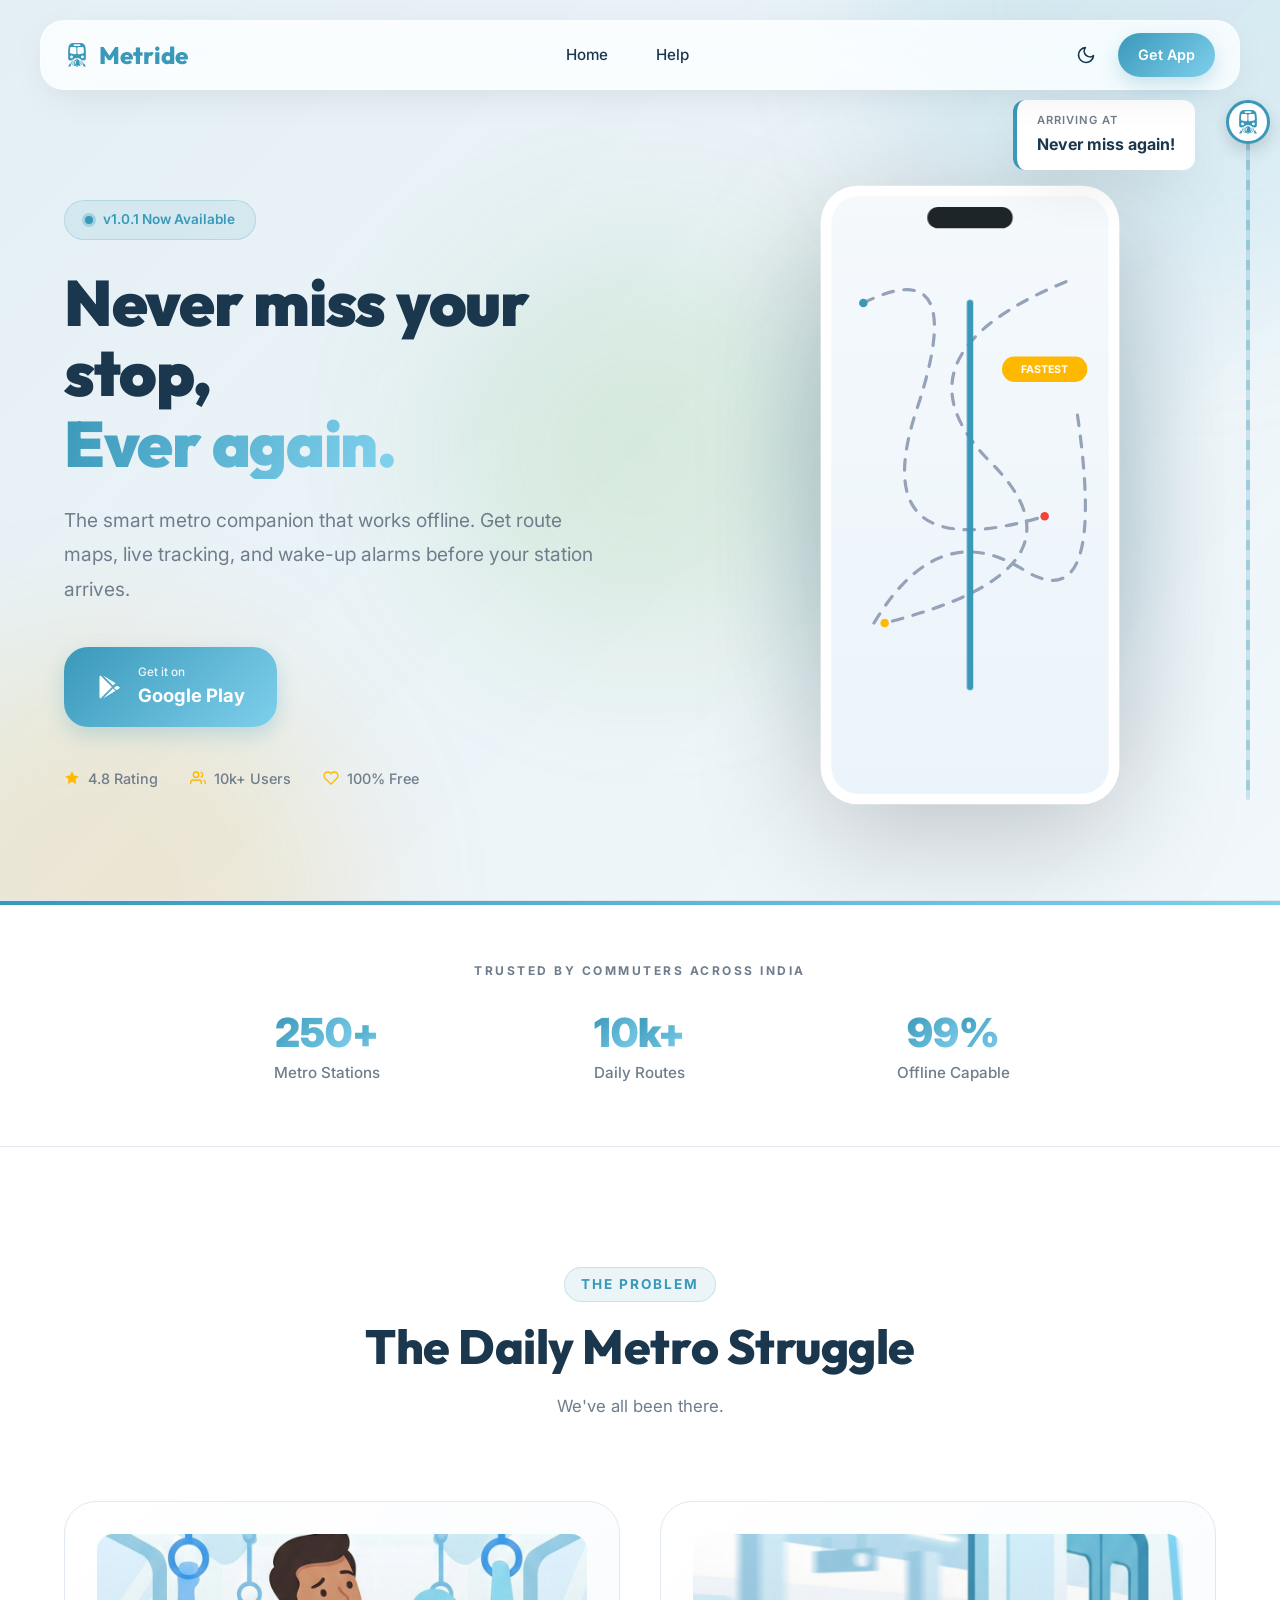
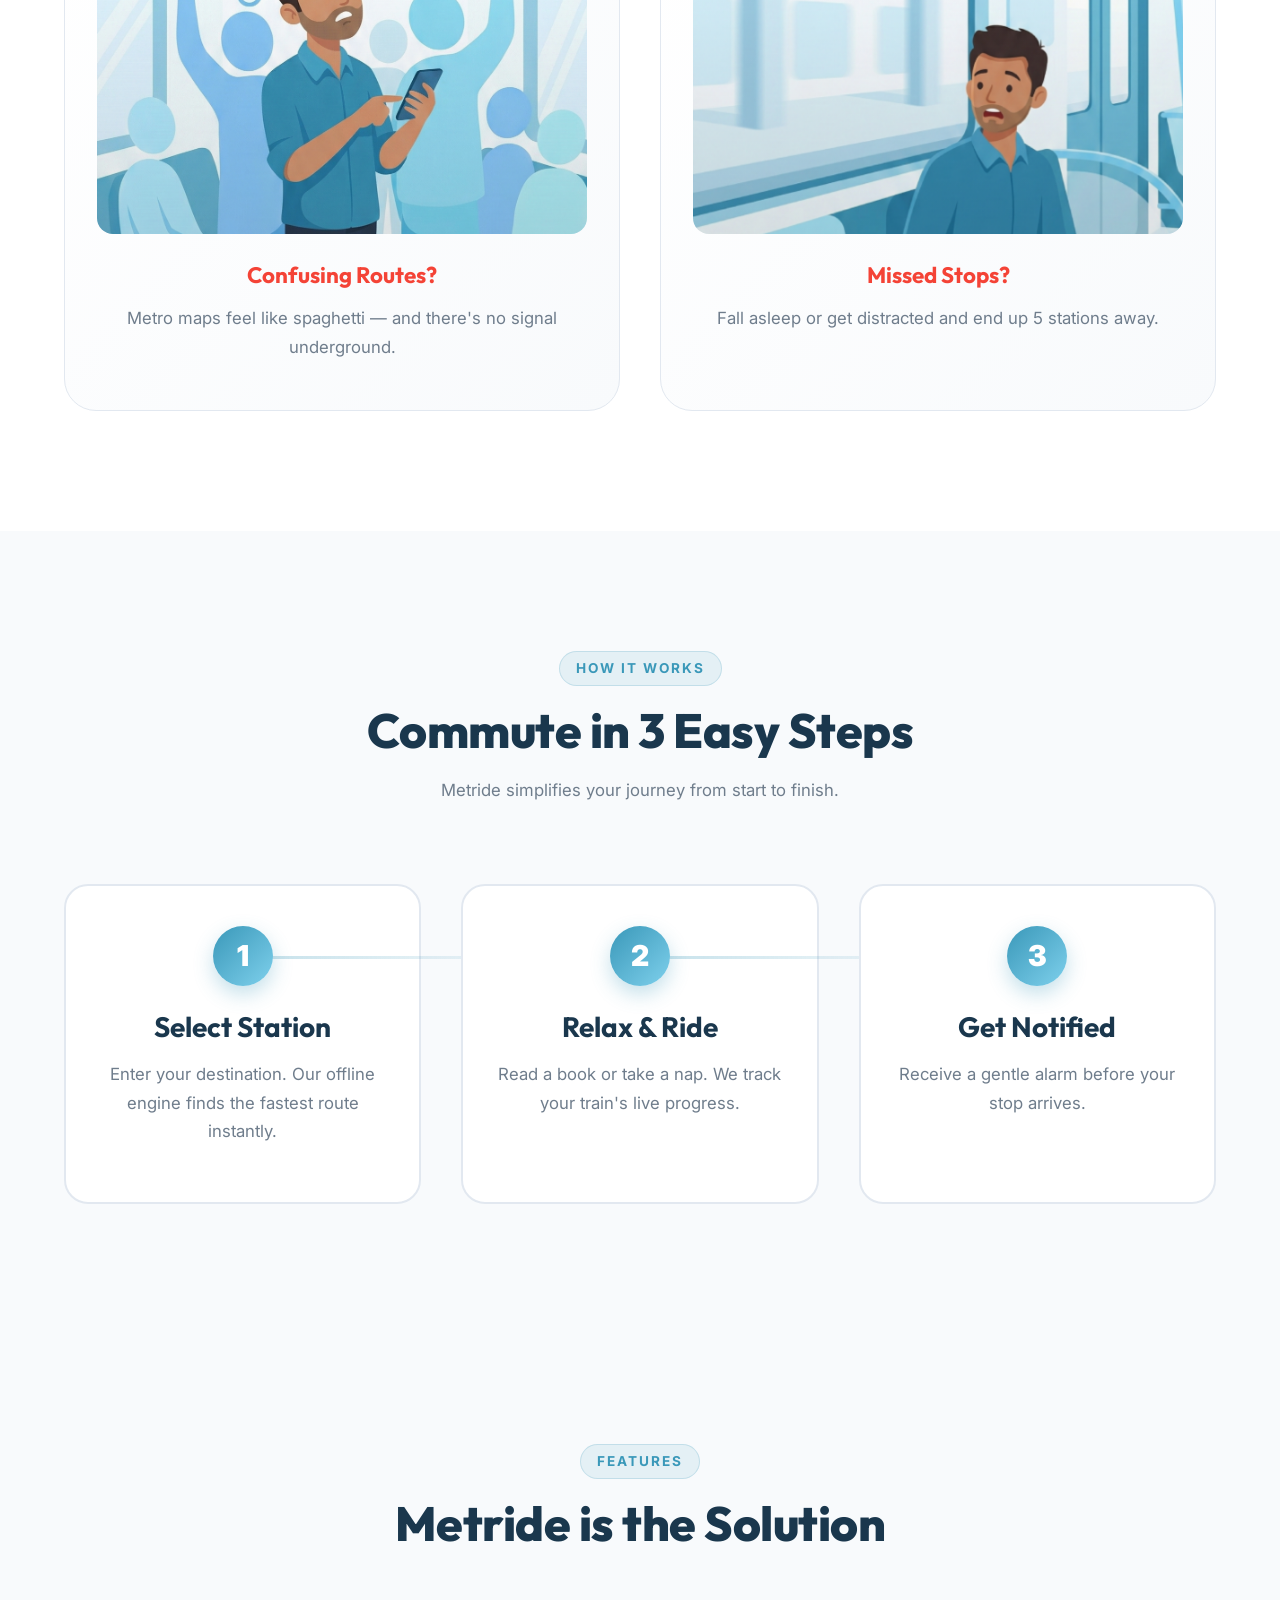
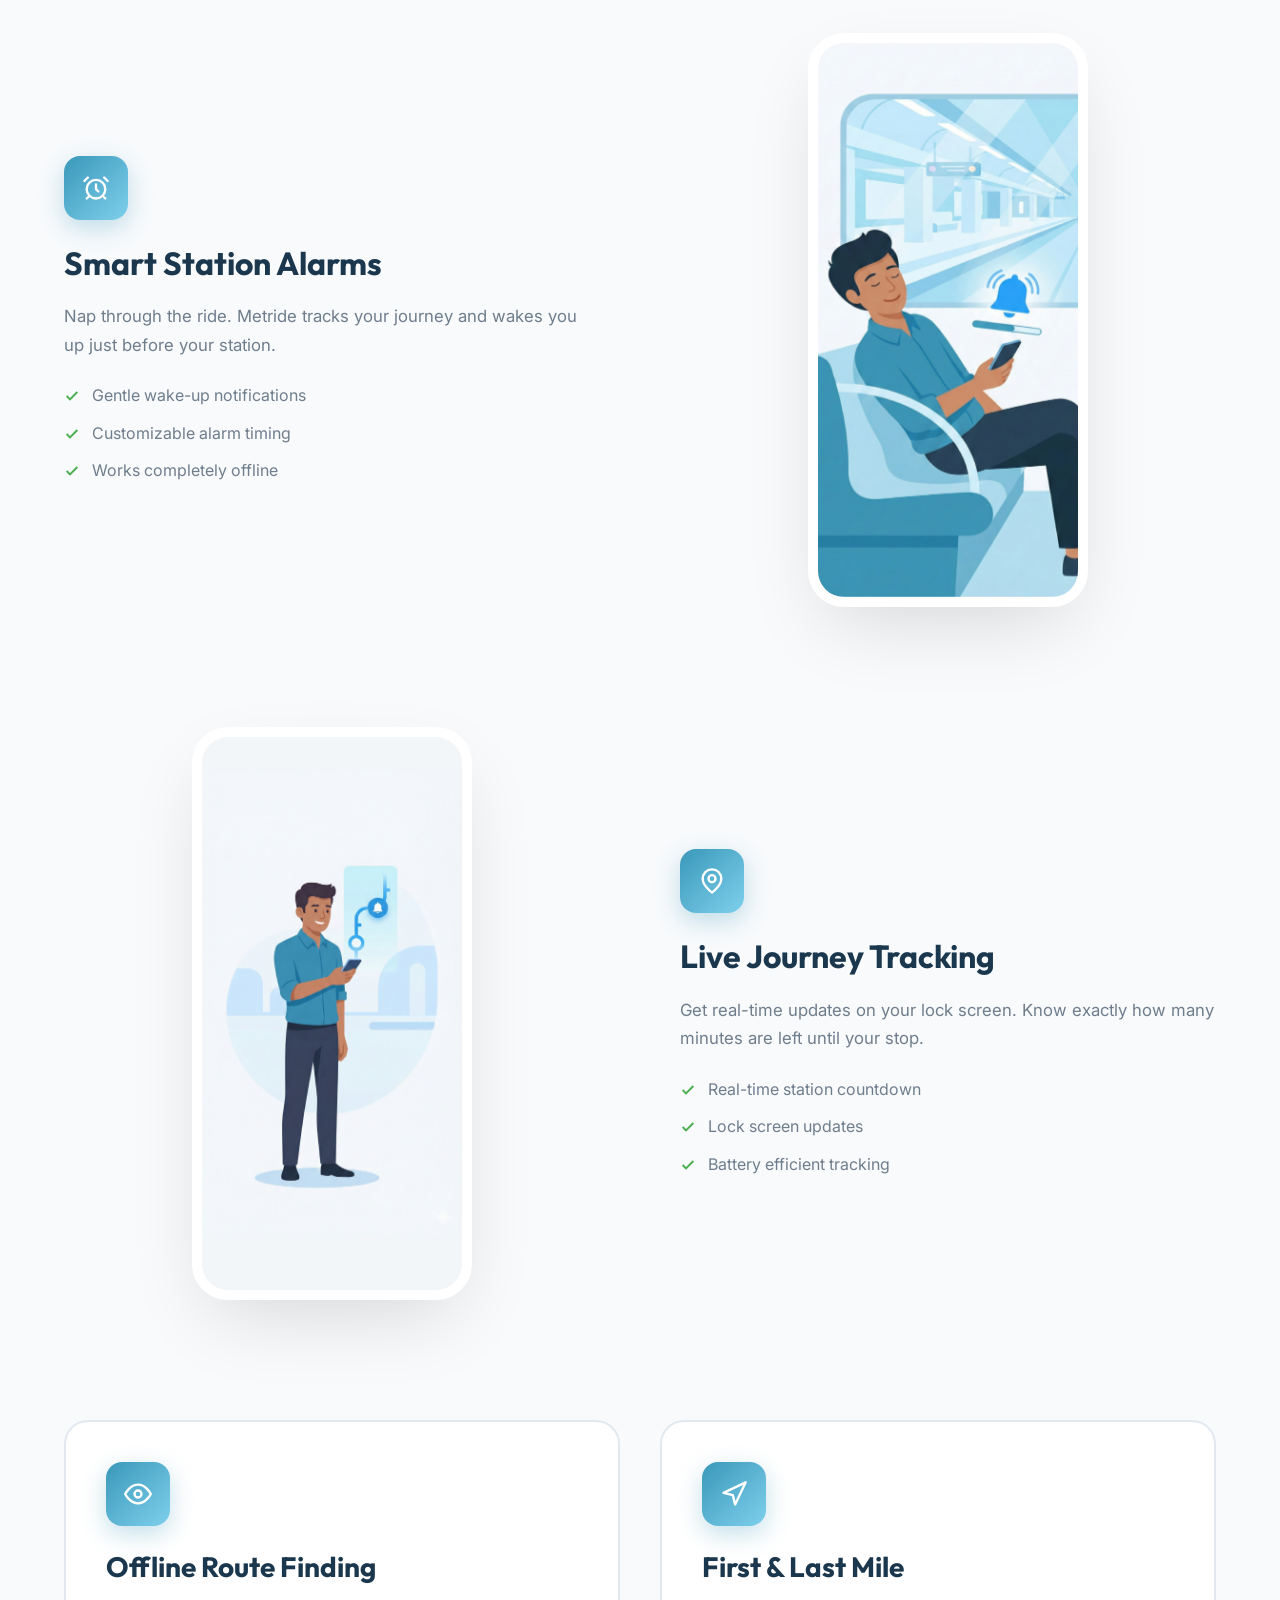
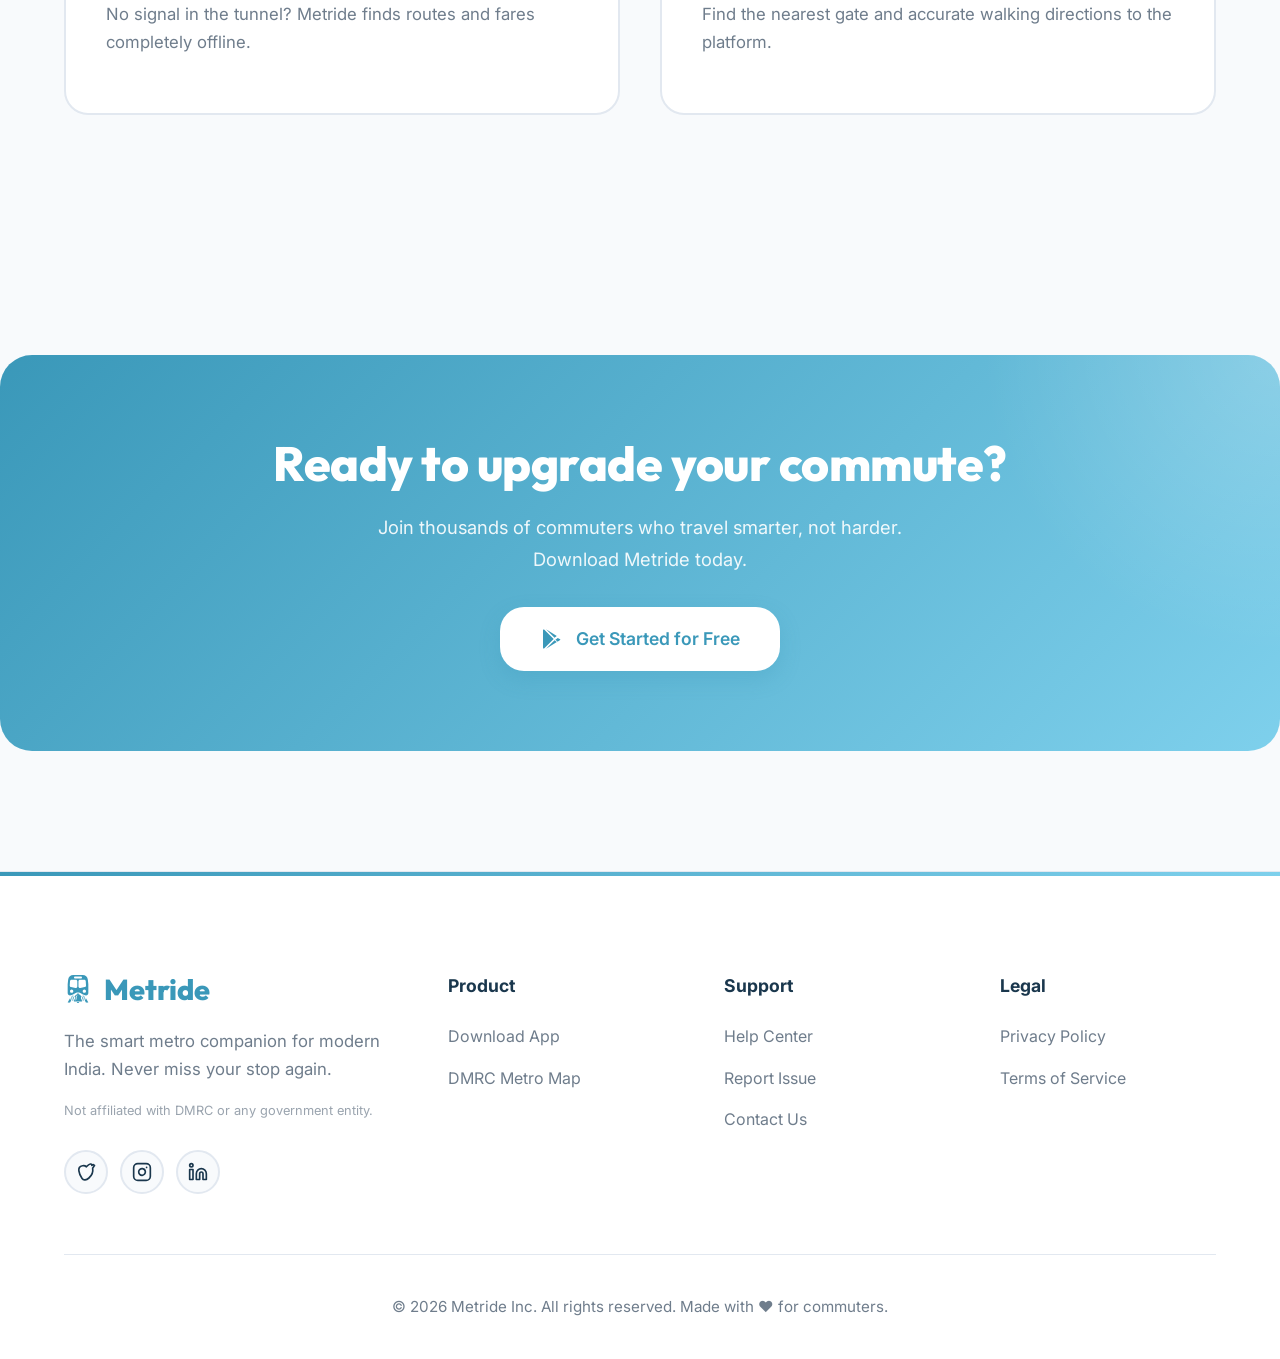
==== commit f7c86215: "updated with latest version" ====
--- a/index.html
+++ b/index.html
@@ -53,7 +53,8 @@
       <!-- Always Visible Buttons -->
       <div class="nav-buttons">
         <button id="theme-toggle" class="theme-toggle" aria-label="Toggle Dark Mode"></button>
-        <a href="#download" class="btn btn-primary btn-glow btn-nav">Get App</a>
+        <a href="https://play.google.com/store/apps/details?id=com.metride.metro"
+          class="btn btn-primary btn-glow btn-nav">Get App</a>
         <button class="mobile-menu-btn" aria-label="Toggle navigation">
           <svg xmlns="http://www.w3.org/2000/svg" width="24" height="24" viewBox="0 0 24 24" fill="none"
             stroke="currentColor" stroke-width="2" stroke-linecap="round" stroke-linejoin="round">
@@ -72,7 +73,7 @@
       <div class="hero-text">
         <div class="hero-badge fade-in-up">
           <span class="badge-dot"></span>
-          <span>v1.0 Now Available</span>
+          <span>v1.0.1 Now Available</span>
         </div>
 
         <h1 class="fade-in-up stagger-1">
@@ -86,7 +87,8 @@
         </p>
 
         <div class="hero-buttons fade-in-up stagger-3">
-          <a href="#download" class="btn btn-primary btn-glow btn-hero">
+          <a href="https://play.google.com/store/apps/details?id=com.metride.metro"
+            class="btn btn-primary btn-glow btn-hero">
             <svg xmlns="http://www.w3.org/2000/svg" width="24" height="24" viewBox="0 0 24 24" fill="currentColor">
               <path
                 d="M3,20.5V3.5C3,2.91 3.34,2.39 3.84,2.15L13.69,12L3.84,21.85C3.34,21.6 3,21.09 3,20.5M16.81,15.12L6.05,21.84L14.54,13.35L16.81,15.12M20.3,12C20.3,12.96 19.6,13.61 18.2,14.37L17.73,14.63L15.39,12.8L17.73,10.97L18.2,11.23C19.6,12 20.3,12 20.3,12M16.81,8.88L14.54,10.65L6.05,2.16L16.81,8.88Z" />
@@ -467,7 +469,8 @@
         <div class="cta-content">
           <h2>Ready to upgrade your commute?</h2>
           <p>Join thousands of commuters who travel smarter, not harder. Download Metride today.</p>
-          <a href="#" class="btn btn-primary btn-glow btn-cta">
+          <a href="https://play.google.com/store/apps/details?id=com.metride.metro"
+            class="btn btn-primary btn-glow btn-cta">
             <svg xmlns="http://www.w3.org/2000/svg" width="24" height="24" viewBox="0 0 24 24" fill="currentColor">
               <path
                 d="M3,20.5V3.5C3,2.91 3.34,2.39 3.84,2.15L13.69,12L3.84,21.85C3.34,21.6 3,21.09 3,20.5M16.81,15.12L6.05,21.84L14.54,13.35L16.81,15.12M20.3,12C20.3,12.96 19.6,13.61 18.2,14.37L17.73,14.63L15.39,12.8L17.73,10.97L18.2,11.23C19.6,12 20.3,12 20.3,12M16.81,8.88L14.54,10.65L6.05,2.16L16.81,8.88Z" />
@@ -489,6 +492,9 @@
             Metride
           </h4>
           <p>The smart metro companion for modern India. Never miss your stop again.</p>
+          <p style="font-size: 0.8rem; opacity: 0.7; margin-top: 1rem;">
+            Not affiliated with DMRC or any government entity.
+          </p>
 
           <div class="social-links">
             <a href="#" class="social-icon" aria-label="Twitter">
@@ -519,7 +525,7 @@
 
         <div class="footer-links">
           <span>Product</span>
-          <a href="#">Download App</a>
+          <a href="https://play.google.com/store/apps/details?id=com.metride.metro">Download App</a>
           <a href="https://delhimetrorail.com/network_map" target="_blank">DMRC Metro Map</a>
         </div>
 
